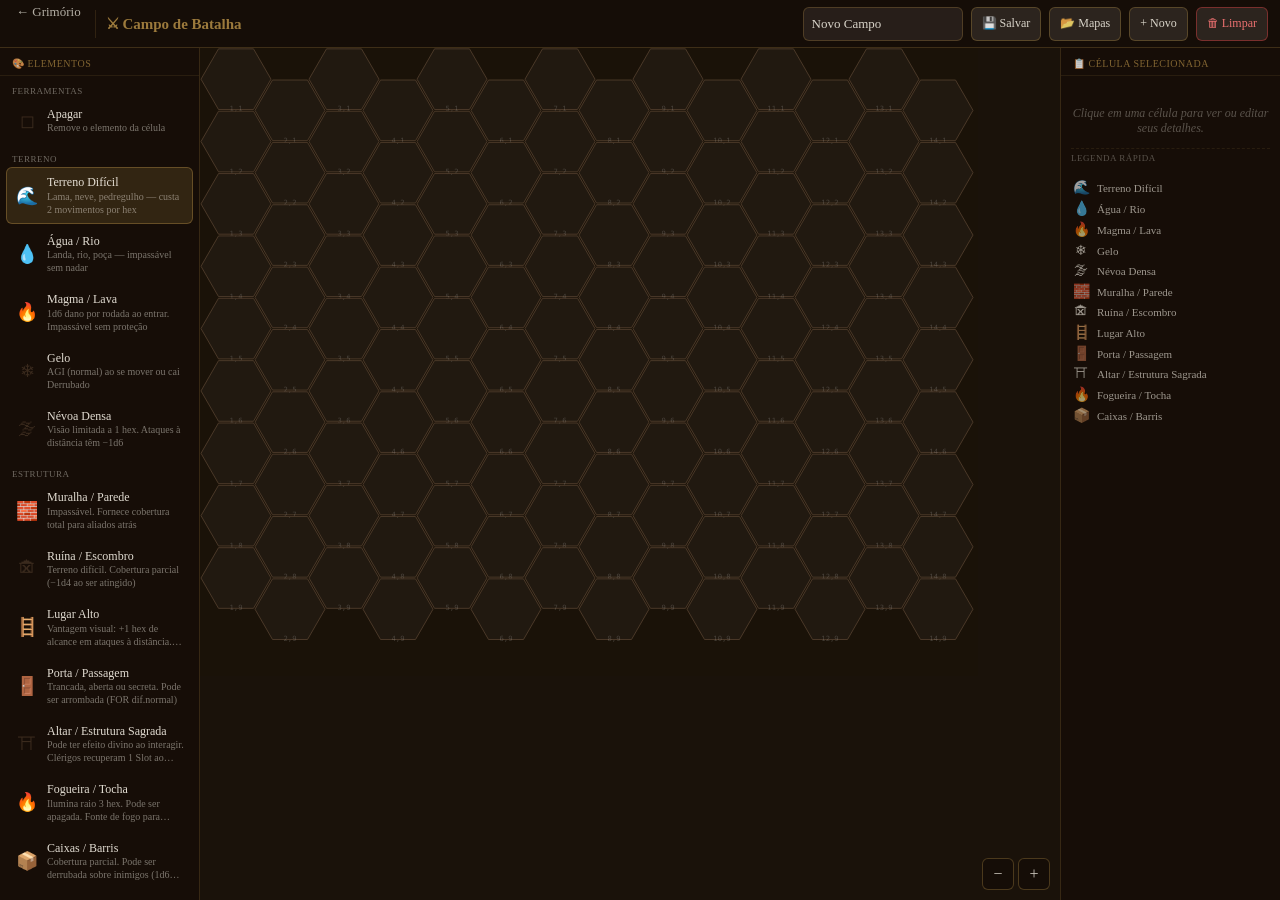
==== battle-map.html @ 06fff545 "mapa comb" ====
<!DOCTYPE html>
<html lang="pt-BR">
<head>
  <meta charset="UTF-8">
  <meta name="viewport" content="width=device-width, initial-scale=1.0, maximum-scale=1.0, user-scalable=no">
  <title>Campo de Batalha — Grimório de Personagens</title>
  <link rel="stylesheet" href="style.css">
  <style>
    *{box-sizing:border-box;margin:0;padding:0}
    html,body{height:100%;overflow:hidden;background:#1a120a;font-family:var(--font-heading,'Georgia',serif)}

    /* ── Toolbar ─────────────────────────────────── */
    .bm-toolbar{position:fixed;top:0;left:0;right:0;height:48px;z-index:100;display:flex;align-items:center;gap:8px;padding:0 12px;background:rgba(22,14,8,0.95);border-bottom:1px solid rgba(156,122,60,0.3)}
    .bm-back{color:rgba(248,243,232,0.7);background:none;border:none;font-size:13px;cursor:pointer;font-family:inherit;min-height:40px;padding:0 4px;text-decoration:none}
    .bm-back:hover{color:var(--gold,#9c7a3c)}
    .bm-title{font-size:15px;color:var(--gold,#9c7a3c);font-weight:700;flex:1}
    .bm-btn{background:rgba(248,243,232,0.1);border:1px solid rgba(156,122,60,0.4);color:rgba(248,243,232,0.85);border-radius:6px;padding:0 10px;height:34px;font-size:12px;cursor:pointer;font-family:inherit;white-space:nowrap}
    .bm-btn:active{background:rgba(156,122,60,0.3)}
    .bm-btn.danger{border-color:rgba(200,60,60,0.5);color:rgba(255,120,120,0.9)}
    .bm-btn.danger:active{background:rgba(200,60,60,0.25)}
    .bm-map-name{background:rgba(248,243,232,0.08);border:1px solid rgba(156,122,60,0.35);color:rgba(248,243,232,0.85);border-radius:6px;padding:0 8px;height:34px;font-size:13px;font-family:inherit;min-width:100px;max-width:160px}
    .bm-sep{width:1px;height:28px;background:rgba(156,122,60,0.2);margin:0 2px}

    /* ── Layout ──────────────────────────────────── */
    .bm-layout{position:fixed;inset:48px 0 0 0;display:flex;overflow:hidden}

    /* ── Painel esquerdo — paleta ─────────────────── */
    .bm-palette{width:200px;flex-shrink:0;background:rgba(22,14,8,0.92);border-right:1px solid rgba(156,122,60,0.25);display:flex;flex-direction:column;overflow:hidden}
    .bm-palette-header{padding:10px 12px 6px;font-size:10px;text-transform:uppercase;letter-spacing:.5px;color:rgba(156,122,60,0.8);border-bottom:1px solid rgba(156,122,60,0.15)}
    .bm-palette-scroll{flex:1;overflow-y:auto;padding:6px 6px 12px}
    .palette-section{margin-bottom:8px}
    .palette-section-title{font-size:9px;text-transform:uppercase;letter-spacing:.5px;color:rgba(248,243,232,0.4);padding:4px 6px 3px}
    .palette-item{display:flex;align-items:center;gap:8px;padding:7px 8px;border-radius:6px;cursor:pointer;-webkit-tap-highlight-color:transparent;transition:background .1s;margin-bottom:2px;border:1.5px solid transparent}
    .palette-item:hover{background:rgba(156,122,60,0.12)}
    .palette-item.active{background:rgba(156,122,60,0.22);border-color:rgba(156,122,60,0.5)}
    .palette-item.active:hover{background:rgba(156,122,60,0.28)}
    .pi-icon{font-size:18px;flex-shrink:0;width:24px;text-align:center}
    .pi-text{flex:1;min-width:0}
    .pi-name{font-size:12px;color:rgba(248,243,232,0.9);line-height:1.2}
    .pi-desc{font-size:10px;color:rgba(248,243,232,0.45);line-height:1.3;overflow:hidden;text-overflow:ellipsis;display:-webkit-box;-webkit-line-clamp:2;-webkit-box-orient:vertical}

    /* Modo eraser */
    .palette-item.eraser.active{background:rgba(200,60,60,0.18);border-color:rgba(200,60,60,0.45)}

    /* ── Área central — canvas ────────────────────── */
    .bm-canvas-area{flex:1;overflow:auto;position:relative;-webkit-overflow-scrolling:touch}
    #hex-canvas{display:block;cursor:crosshair;touch-action:none}
    #hex-canvas.erasing{cursor:cell}

    /* ── Painel direito — detalhes ─────────────────── */
    .bm-details{width:220px;flex-shrink:0;background:rgba(22,14,8,0.92);border-left:1px solid rgba(156,122,60,0.25);display:flex;flex-direction:column;overflow:hidden}
    .bm-details-header{padding:10px 12px 6px;font-size:10px;text-transform:uppercase;letter-spacing:.5px;color:rgba(156,122,60,0.8);border-bottom:1px solid rgba(156,122,60,0.15)}
    .bm-details-body{flex:1;overflow-y:auto;padding:10px 10px 20px;display:flex;flex-direction:column;gap:8px}
    .det-empty{font-size:12px;color:rgba(248,243,232,0.3);text-align:center;margin-top:20px;font-style:italic}
    .det-cell-coord{font-size:11px;color:rgba(156,122,60,0.8);margin-bottom:2px}
    .det-field{display:flex;flex-direction:column;gap:3px}
    .det-label{font-size:9.5px;text-transform:uppercase;letter-spacing:.4px;color:rgba(156,122,60,0.7)}
    .det-input,.det-select,.det-textarea{background:rgba(248,243,232,0.08);border:1px solid rgba(156,122,60,0.3);color:rgba(248,243,232,0.9);border-radius:5px;padding:5px 8px;font-size:12px;font-family:inherit;width:100%}
    .det-textarea{min-height:64px;resize:vertical;line-height:1.5}
    .det-input:focus,.det-select:focus,.det-textarea:focus{outline:none;border-color:rgba(156,122,60,0.6)}
    .det-select option{background:#1a120a;color:#f8f3e8}
    .det-btn-save{background:rgba(156,122,60,0.25);border:1px solid rgba(156,122,60,0.5);color:rgba(248,243,232,0.9);border-radius:6px;padding:7px;font-size:12px;font-family:inherit;cursor:pointer;width:100%}
    .det-btn-save:active{background:rgba(156,122,60,0.4)}
    .det-btn-clear{background:rgba(200,60,60,0.15);border:1px solid rgba(200,60,60,0.35);color:rgba(255,120,120,0.9);border-radius:6px;padding:6px;font-size:11px;font-family:inherit;cursor:pointer;width:100%}
    .det-section-title{font-size:9px;text-transform:uppercase;letter-spacing:.5px;color:rgba(248,243,232,0.3);padding:4px 0 2px;border-top:1px dashed rgba(156,122,60,0.15);margin-top:4px}

    /* Legenda de ícones */
    .det-legend{display:flex;flex-direction:column;gap:4px;padding:6px 0}
    .det-leg-item{display:flex;align-items:center;gap:6px;font-size:11px;color:rgba(248,243,232,0.6)}
    .det-leg-icon{font-size:14px;width:20px;text-align:center}

    /* ── Modal de mapas ───────────────────────────── */
    .bm-modal-ov{position:fixed;inset:0;z-index:500;background:rgba(0,0,0,0.7);display:none;align-items:center;justify-content:center;padding:20px}
    .bm-modal-ov.open{display:flex}
    .bm-modal{background:#2a1a0e;border:1px solid rgba(156,122,60,0.4);border-radius:12px;width:100%;max-width:440px;max-height:80vh;display:flex;flex-direction:column;overflow:hidden}
    .bm-modal-h{padding:14px 16px;border-bottom:1px solid rgba(156,122,60,0.2);display:flex;align-items:center;gap:10px}
    .bm-modal-title{font-size:16px;color:var(--gold,#9c7a3c);flex:1;font-weight:700}
    .bm-modal-close{background:none;border:1px solid rgba(156,122,60,0.3);border-radius:6px;color:rgba(248,243,232,0.6);font-size:16px;width:32px;height:32px;cursor:pointer}
    .bm-modal-body{flex:1;overflow-y:auto;padding:14px 16px;display:flex;flex-direction:column;gap:10px}
    .bm-modal-footer{padding:10px 16px;border-top:1px solid rgba(156,122,60,0.2);display:flex;gap:8px}
    .bm-field{display:flex;flex-direction:column;gap:4px}
    .bm-field label{font-size:10px;text-transform:uppercase;letter-spacing:.4px;color:rgba(156,122,60,0.8)}
    .bm-input,.bm-select{background:rgba(248,243,232,0.08);border:1px solid rgba(156,122,60,0.3);color:rgba(248,243,232,0.9);border-radius:6px;padding:8px 10px;font-size:13px;font-family:inherit;width:100%}
    .bm-input:focus,.bm-select:focus{outline:none;border-color:rgba(156,122,60,0.6)}
    .bm-select option{background:#1a120a;color:#f8f3e8}
    .bm-mbtn{flex:1;padding:10px;border-radius:7px;font-size:13px;font-family:inherit;cursor:pointer;border:none}
    .bm-mbtn.primary{background:rgba(156,122,60,0.4);color:#f8f3e8;border:1px solid rgba(156,122,60,0.5)}
    .bm-mbtn.primary:active{background:rgba(156,122,60,0.6)}
    .bm-mbtn.secondary{background:rgba(248,243,232,0.08);color:rgba(248,243,232,0.7);border:1px solid rgba(156,122,60,0.25)}

    /* Lista de mapas salvos */
    .saved-map-item{display:flex;align-items:center;gap:8px;padding:8px 10px;background:rgba(248,243,232,0.05);border:1px solid rgba(156,122,60,0.2);border-radius:7px;cursor:pointer}
    .saved-map-item:hover{background:rgba(248,243,232,0.1)}
    .saved-map-name{font-size:13px;color:rgba(248,243,232,0.9);flex:1}
    .saved-map-info{font-size:10px;color:rgba(248,243,232,0.4)}
    .saved-map-del{background:none;border:none;color:rgba(255,80,80,0.6);font-size:16px;cursor:pointer;padding:0 4px;line-height:1}
    .saved-map-del:hover{color:rgba(255,80,80,0.9)}

    /* Zoom do canvas */
    .canvas-zoom-row{position:absolute;bottom:10px;right:10px;display:flex;gap:4px;z-index:10}
    .cz-btn{background:rgba(22,14,8,0.85);border:1px solid rgba(156,122,60,0.4);color:rgba(248,243,232,0.8);border-radius:6px;width:32px;height:32px;font-size:16px;cursor:pointer;display:flex;align-items:center;justify-content:center}
    .cz-btn:active{background:rgba(156,122,60,0.3)}

    /* Mobile: painel esquerdo vira drawer */
    @media(max-width:640px){
      .bm-palette{position:fixed;left:-200px;top:48px;bottom:0;z-index:50;transition:left .2s}
      .bm-palette.open{left:0}
      .bm-details{display:none}
      .bm-title{font-size:13px}
    }
  </style>
</head>
<body>

<!-- Toolbar -->
<header class="bm-toolbar">
  <a href="index.html" class="bm-back">← Grimório</a>
  <div class="bm-sep"></div>
  <span class="bm-title">⚔ Campo de Batalha</span>
  <input type="text" class="bm-map-name" id="bm-map-name" placeholder="Nome do mapa" value="Novo Campo">
  <button class="bm-btn" id="btn-save-map">💾 Salvar</button>
  <button class="bm-btn" id="btn-open-maps">📂 Mapas</button>
  <button class="bm-btn" id="btn-new-map">+ Novo</button>
  <button class="bm-btn danger" id="btn-clear-map">🗑 Limpar</button>
  <!-- Mobile toggle da paleta -->
  <button class="bm-btn" id="btn-palette-toggle" style="display:none">🎨</button>
</header>

<!-- Layout -->
<div class="bm-layout">

  <!-- Paleta de elementos -->
  <aside class="bm-palette" id="bm-palette">
    <div class="bm-palette-header">🎨 Elementos</div>
    <div class="bm-palette-scroll" id="palette-scroll">
      <!-- gerado por JS -->
    </div>
  </aside>

  <!-- Canvas -->
  <div class="bm-canvas-area" id="canvas-area">
    <canvas id="hex-canvas"></canvas>
    <div class="canvas-zoom-row">
      <button class="cz-btn" id="cz-out">−</button>
      <button class="cz-btn" id="cz-in">+</button>
    </div>
  </div>

  <!-- Painel de detalhes -->
  <aside class="bm-details" id="bm-details">
    <div class="bm-details-header">📋 Célula Selecionada</div>
    <div class="bm-details-body" id="details-body">
      <p class="det-empty">Clique em uma célula para ver ou editar seus detalhes.</p>
      <div class="det-section-title">Legenda rápida</div>
      <div class="det-legend" id="legend-mini"></div>
    </div>
  </aside>

</div>

<!-- Modal: Gerenciar Mapas -->
<div class="bm-modal-ov" id="modal-maps">
  <div class="bm-modal">
    <div class="bm-modal-h">
      <span class="bm-modal-title">📂 Mapas Salvos</span>
      <button class="bm-modal-close" id="btn-close-maps">✕</button>
    </div>
    <div class="bm-modal-body" id="maps-list-body"><!-- gerado por JS --></div>
    <div class="bm-modal-footer">
      <button class="bm-mbtn secondary" id="btn-close-maps2">Fechar</button>
    </div>
  </div>
</div>

<!-- Modal: Novo Mapa -->
<div class="bm-modal-ov" id="modal-new">
  <div class="bm-modal">
    <div class="bm-modal-h">
      <span class="bm-modal-title">+ Novo Campo de Batalha</span>
      <button class="bm-modal-close" id="btn-close-new">✕</button>
    </div>
    <div class="bm-modal-body">
      <div class="bm-field">
        <label>Nome do Campo</label>
        <input type="text" class="bm-input" id="new-map-name" placeholder="Ex: Taverna do Dragão Cansado" maxlength="60">
      </div>
      <div class="bm-field">
        <label>Colunas (largura) — 5 a 24</label>
        <input type="number" class="bm-input" id="new-map-cols" value="14" min="5" max="24">
      </div>
      <div class="bm-field">
        <label>Linhas (altura) — 4 a 16</label>
        <input type="number" class="bm-input" id="new-map-rows" value="9" min="4" max="16">
      </div>
      <div class="bm-field">
        <label>Ambiente / Cenário</label>
        <select class="bm-select" id="new-map-env">
          <option value="dungeon">🕯 Dungeon — pedra fria, tocha</option>
          <option value="floresta">🌲 Floresta — árvores, raízes</option>
          <option value="planicie">🌿 Planície — grama aberta</option>
          <option value="deserto">🏜 Deserto — areia, calor</option>
          <option value="neve">❄ Neve / Montanha</option>
          <option value="cidade">🏘 Cidade — ruas, prédios</option>
          <option value="pantano">🌊 Pântano / Água</option>
          <option value="vulcao">🌋 Vulcão / Magma</option>
          <option value="custom">✏ Personalizado</option>
        </select>
      </div>
    </div>
    <div class="bm-modal-footer">
      <button class="bm-mbtn secondary" id="btn-cancel-new">Cancelar</button>
      <button class="bm-mbtn primary" id="btn-create-new">Criar Campo</button>
    </div>
  </div>
</div>

<script>
/* ══════════════════════════════════════════════════════════
   DEFINIÇÕES DE ELEMENTOS
   ══════════════════════════════════════════════════════════ */
const ELEMENTS = [
  // Apagador
  { id:"empty",    cat:"_",       icon:"◻",  name:"Apagar",         desc:"Remove o elemento da célula",            color:"#333",   bg:"" },

  // Terreno
  { id:"terreno-dificil", cat:"Terreno", icon:"🌊", name:"Terreno Difícil", desc:"Lama, neve, pedregulho — custa 2 movimentos por hex", color:"#4a6080", bg:"rgba(74,96,128,0.35)" },
  { id:"agua",     cat:"Terreno", icon:"💧", name:"Água / Rio",     desc:"Landa, rio, poça — impassável sem nadar", color:"#2060a0", bg:"rgba(32,96,160,0.35)" },
  { id:"magma",    cat:"Terreno", icon:"🔥", name:"Magma / Lava",   desc:"1d6 dano por rodada ao entrar. Impassável sem proteção", color:"#c04010", bg:"rgba(192,64,16,0.4)" },
  { id:"gelo",     cat:"Terreno", icon:"❄",  name:"Gelo",           desc:"AGI (normal) ao se mover ou cai Derrubado", color:"#80c0e0", bg:"rgba(128,192,224,0.3)" },
  { id:"nevoa",    cat:"Terreno", icon:"🌫", name:"Névoa Densa",    desc:"Visão limitada a 1 hex. Ataques à distância têm −1d6", color:"#909090", bg:"rgba(144,144,144,0.3)" },

  // Estruturas
  { id:"muralha",  cat:"Estrutura", icon:"🧱", name:"Muralha / Parede", desc:"Impassável. Fornece cobertura total para aliados atrás", color:"#806040", bg:"rgba(128,96,64,0.55)" },
  { id:"ruina",    cat:"Estrutura", icon:"🏚", name:"Ruína / Escombro",  desc:"Terreno difícil. Cobertura parcial (−1d4 ao ser atingido)", color:"#706050", bg:"rgba(112,96,80,0.4)" },
  { id:"lugar-alto",cat:"Estrutura",icon:"🪜", name:"Lugar Alto",       desc:"Vantagem visual: +1 hex de alcance em ataques à distância. Requer 1 Ação extra para subir", color:"#806828", bg:"rgba(128,104,40,0.4)" },
  { id:"porta",    cat:"Estrutura", icon:"🚪", name:"Porta / Passagem", desc:"Trancada, aberta ou secreta. Pode ser arrombada (FOR dif.normal)", color:"#a06030", bg:"rgba(160,96,48,0.4)" },
  { id:"altar",    cat:"Estrutura", icon:"⛩", name:"Altar / Estrutura Sagrada", desc:"Pode ter efeito divino ao interagir. Clérigos recuperam 1 Slot ao tocar", color:"#c0a020", bg:"rgba(192,160,32,0.3)" },
  { id:"fogueira", cat:"Estrutura", icon:"🔥", name:"Fogueira / Tocha", desc:"Ilumina raio 3 hex. Pode ser apagada. Fonte de fogo para incendiar objetos", color:"#e06000", bg:"rgba(224,96,0,0.3)" },
  { id:"caixa",    cat:"Estrutura", icon:"📦", name:"Caixas / Barris",  desc:"Cobertura parcial. Pode ser derrubada sobre inimigos (1d6 dano, FOR normal)", color:"#907050", bg:"rgba(144,112,80,0.35)" },
  { id:"armadilha-basic",cat:"Perigo",icon:"⚠",name:"Armadilha",  desc:"Armadilha oculta. Clique duplo para configurar nível e tipo", color:"#c04040", bg:"rgba(192,64,64,0.25)" },
  { id:"espinho",  cat:"Perigo",  icon:"🌵", name:"Espinhos / Estacas", desc:"1d4 de dano a quem entrar. Reduz Movimento em 1 enquanto estiver neste hex", color:"#60a040", bg:"rgba(96,160,64,0.3)" },
  { id:"poco",     cat:"Perigo",  icon:"🕳", name:"Poço / Buraco",    desc:"Queda de 1d6 por nível do poço. Percepção (normal) para notar antes de cair", color:"#202020", bg:"rgba(20,20,20,0.6)" },
  { id:"veneno",   cat:"Perigo",  icon:"☣", name:"Névoa de Veneno",  desc:"1d6 de veneno por rodada nesta área. Veneno persiste por 3 rodadas após sair", color:"#409040", bg:"rgba(64,144,64,0.3)" },

  // Coberturas / Ocultações
  { id:"cobertura", cat:"Cobertura", icon:"🛡", name:"Cobertura Total",   desc:"Atrás deste obstáculo: ataques à distância erram automaticamente", color:"#4060a0", bg:"rgba(64,96,160,0.3)" },
  { id:"sombra",   cat:"Cobertura", icon:"🌑", name:"Sombra / Escuridão",desc:"Invisibilidade natural. Ataques contra alvo nas sombras têm −1d6 de acerto", color:"#303050", bg:"rgba(32,32,64,0.55)" },

  // Inimigos
  { id:"inimigo",  cat:"Inimigo",  icon:"💀", name:"Inimigo",           desc:"Inimigo oculto ou visível. Clique duplo para configurar nome/dificuldade", color:"#c04040", bg:"rgba(192,64,64,0.2)" },
  { id:"inimigo-oculto",cat:"Inimigo",icon:"👻",name:"Inimigo Oculto",  desc:"Emboscada! Só revelado quando um aliado entrar no raio 2 hex", color:"#804060", bg:"rgba(128,64,96,0.2)" },
  { id:"reforcod", cat:"Inimigo",  icon:"🔔", name:"Ponto de Reforço",  desc:"Inimigos chegam por aqui em reforços. Clique duplo para configurar rodada", color:"#a03030", bg:"rgba(160,48,48,0.25)" },

  // Objetivos / Especiais
  { id:"tesouro",  cat:"Objetivo", icon:"💰", name:"Tesouro / Item",    desc:"Baú, item no chão ou recompensa. Clicar duplo para descrever o conteúdo", color:"#c0a020", bg:"rgba(192,160,32,0.25)" },
  { id:"objetivo", cat:"Objetivo", icon:"⭐", name:"Objetivo Principal",  desc:"Alvo da missão: capturar, defender, alcançar este ponto", color:"#e0c000", bg:"rgba(224,192,0,0.25)" },
  { id:"zona-def", cat:"Objetivo", icon:"🚩", name:"Zona a Defender",    desc:"Os jogadores devem manter pelo menos 1 aliado nesta área", color:"#40a080", bg:"rgba(64,160,128,0.25)" },
  { id:"saida",    cat:"Objetivo", icon:"🚪", name:"Saída / Escapar",    desc:"Alcançar este hex = sucesso para aquele personagem", color:"#00c060", bg:"rgba(0,192,96,0.25)" },

  // Aliados / Neutros
  { id:"aliado",   cat:"Aliado",   icon:"🟢", name:"Aliado / NPC",      desc:"Aliado controlado pelo Mestre. Clique duplo para nome e HP", color:"#20a040", bg:"rgba(32,160,64,0.2)" },
  { id:"neutro",   cat:"Aliado",   icon:"🟡", name:"Neutro / Civil",     desc:"NPC neutro. Matar ou deixar morrer pode ter consequências", color:"#c0a000", bg:"rgba(192,160,0,0.2)" },

  // Início
  { id:"inicio",   cat:"Posição",  icon:"🔵", name:"Posição Inicial",    desc:"Onde os personagens dos jogadores começam o combate", color:"#2060c0", bg:"rgba(32,96,192,0.25)" },
];

/* ══════════════════════════════════════════════════════════
   ESTADO DO MAPA
   ══════════════════════════════════════════════════════════ */
const STORAGE_KEY = "bm_maps_v1";
let state = {
  name: "Novo Campo",
  cols: 14, rows: 9,
  env: "dungeon",
  cells: {},   // "col,row" → { id, label, notes, trapLevel, enemyName, enemyDiff }
};
let selectedElement = ELEMENTS[1]; // começa com terreno difícil
let selectedCell = null;
let hexSize = 36;  // raio do hexágono
const MIN_HEX = 20, MAX_HEX = 64;

function loadMaps() {
  try { return JSON.parse(localStorage.getItem(STORAGE_KEY)) || []; }
  catch { return []; }
}
function saveMaps(maps) { localStorage.setItem(STORAGE_KEY, JSON.stringify(maps)); }
function getMapKey(name) { return name.toLowerCase().replace(/\s+/g,"_"); }

function saveCurrentMap() {
  const maps = loadMaps();
  const key  = getMapKey(state.name);
  const idx  = maps.findIndex(m => m.key === key);
  const entry = { key, name: state.name, cols: state.cols, rows: state.rows, env: state.env, cells: state.cells, savedAt: Date.now() };
  if (idx >= 0) maps[idx] = entry; else maps.push(entry);
  saveMaps(maps);
}

/* ══════════════════════════════════════════════════════════
   GEOMETRIA HEXAGONAL (flat-top)
   ══════════════════════════════════════════════════════════ */
function hexW(s)  { return s * 2; }
function hexH(s)  { return Math.sqrt(3) * s; }
function hexCenter(col, row, s) {
  const w = hexW(s), h = hexH(s);
  const x = col * w * 0.75 + s;
  const y = row * h + (col % 2 === 0 ? h / 2 : h) ;
  return { x, y };
}
function hexCorners(cx, cy, s) {
  const pts = [];
  for (let i = 0; i < 6; i++) {
    const angle = Math.PI / 180 * (60 * i);
    pts.push({ x: cx + s * Math.cos(angle), y: cy + s * Math.sin(angle) });
  }
  return pts;
}
function canvasSize(cols, rows, s) {
  const w = hexW(s), h = hexH(s);
  const W = Math.ceil(cols * w * 0.75 + w * 0.25 + 4);
  const H = Math.ceil(rows * h + h + 4);
  return { W, H };
}
function pixelToHex(px, py, cols, rows, s) {
  let best = null, bestD = Infinity;
  for (let c = 0; c < cols; c++) {
    for (let r = 0; r < rows; r++) {
      const {x,y} = hexCenter(c, r, s);
      const d = Math.hypot(px - x, py - y);
      if (d < bestD) { bestD = d; best = {c, r}; }
    }
  }
  return bestD < s * 1.1 ? best : null;
}

/* ══════════════════════════════════════════════════════════
   RENDERIZAÇÃO DO CANVAS
   ══════════════════════════════════════════════════════════ */
const canvas = document.getElementById("hex-canvas");
const ctx    = canvas.getContext("2d");

const ENV_COLORS = {
  dungeon:  { bg:"#1a1208", grid:"#4a3828", sel:"#9c7a3c" },
  floresta: { bg:"#0a1a08", grid:"#2a4a20", sel:"#6a9c3c" },
  planicie: { bg:"#0e1a06", grid:"#304a18", sel:"#7ab030" },
  deserto:  { bg:"#1a1408", grid:"#5a4818", sel:"#c09830" },
  neve:     { bg:"#0e1420", grid:"#304060", sel:"#80b0d0" },
  cidade:   { bg:"#141418", grid:"#404050", sel:"#9c8c6c" },
  pantano:  { bg:"#0a1410", grid:"#2a4030", sel:"#4a8060" },
  vulcao:   { bg:"#1a0808", grid:"#5a2010", sel:"#c05020" },
  custom:   { bg:"#0e0e0e", grid:"#404040", sel:"#9c7a3c" },
};

function getEnvColor() { return ENV_COLORS[state.env] || ENV_COLORS.dungeon; }

function drawMap() {
  const { cols, rows } = state;
  const s = hexSize;
  const { W, H } = canvasSize(cols, rows, s);
  canvas.width  = W;
  canvas.height = H;
  const env = getEnvColor();

  // Fundo
  ctx.fillStyle = env.bg;
  ctx.fillRect(0, 0, W, H);

  for (let c = 0; c < cols; c++) {
    for (let r = 0; r < rows; r++) {
      const { x, y } = hexCenter(c, r, s);
      const key  = `${c},${r}`;
      const cell = state.cells[key];
      const el   = cell ? ELEMENTS.find(e => e.id === cell.id) : null;
      const isSel = selectedCell && selectedCell.c === c && selectedCell.r === r;

      // Fundo da célula
      ctx.beginPath();
      const pts = hexCorners(x, y, s - 1);
      ctx.moveTo(pts[0].x, pts[0].y);
      for (let i = 1; i < 6; i++) ctx.lineTo(pts[i].x, pts[i].y);
      ctx.closePath();

      if (el && el.bg) {
        ctx.fillStyle = el.bg;
      } else {
        ctx.fillStyle = "rgba(255,255,255,0.03)";
      }
      ctx.fill();

      // Borda
      ctx.strokeStyle = isSel ? env.sel : env.grid;
      ctx.lineWidth   = isSel ? 2.5 : 1;
      ctx.stroke();

      // Ícone do elemento
      if (el && el.id !== "empty") {
        ctx.font = `${Math.max(14, s * 0.58)}px serif`;
        ctx.textAlign = "center";
        ctx.textBaseline = "middle";
        ctx.fillText(el.icon, x, y - (s > 28 ? 2 : 1));

        // Label customizado
        if (cell.label && s >= 28) {
          ctx.font = `bold ${Math.max(8, s * 0.24)}px sans-serif`;
          ctx.fillStyle = el.color || "#fff";
          ctx.textAlign = "center";
          ctx.textBaseline = "middle";
          // texto cortado
          const maxW = s * 1.4;
          let txt = cell.label;
          if (ctx.measureText(txt).width > maxW) {
            while (txt.length > 3 && ctx.measureText(txt + "…").width > maxW) txt = txt.slice(0,-1);
            txt += "…";
          }
          ctx.fillText(txt, x, y + s * 0.38);
          ctx.fillStyle = "white";
        }

        // Indicador de nível de armadilha
        if (el.id === "armadilha-basic" && cell.trapLevel) {
          drawBadge(x + s * 0.55, y - s * 0.55, "☠".repeat(parseInt(cell.trapLevel) || 1), "#c04040", s);
        }
        // Dificuldade de inimigo
        if ((el.id === "inimigo" || el.id === "inimigo-oculto") && cell.enemyDiff) {
          drawBadge(x + s * 0.55, y - s * 0.55, "☠".repeat(parseInt(cell.enemyDiff) || 1), "#802020", s);
        }
      }

      // Coordenada (pequena, apenas com hexSize suficiente)
      if (s >= 36) {
        ctx.font = `${Math.max(7, s * 0.2)}px monospace`;
        ctx.fillStyle = "rgba(255,255,255,0.18)";
        ctx.textAlign = "center";
        ctx.textBaseline = "bottom";
        ctx.fillText(`${c+1},${r+1}`, x, y + s - 2);
      }
    }
  }
}

function drawBadge(bx, by, txt, color, s) {
  ctx.font = `bold ${Math.max(9, s * 0.22)}px sans-serif`;
  ctx.textAlign = "center";
  ctx.textBaseline = "middle";
  const w = ctx.measureText(txt).width + 4;
  ctx.fillStyle = color;
  ctx.beginPath();
  ctx.roundRect(bx - w/2, by - 8, w, 16, 4);
  ctx.fill();
  ctx.fillStyle = "#fff";
  ctx.fillText(txt, bx, by);
}

/* ══════════════════════════════════════════════════════════
   PALETA
   ══════════════════════════════════════════════════════════ */
function buildPalette() {
  const scroll = document.getElementById("palette-scroll");
  const cats   = [...new Set(ELEMENTS.map(e => e.cat))];
  scroll.innerHTML = cats.map(cat => {
    const items = ELEMENTS.filter(e => e.cat === cat);
    const catLabel = cat === "_" ? "Ferramentas" : cat;
    return `
      <div class="palette-section">
        <div class="palette-section-title">${catLabel}</div>
        ${items.map(el => `
          <div class="palette-item ${el.id === "empty" ? "eraser" : ""} ${selectedElement.id === el.id ? "active" : ""}"
               data-el="${el.id}" title="${el.desc}">
            <div class="pi-icon">${el.icon}</div>
            <div class="pi-text">
              <div class="pi-name">${el.name}</div>
              <div class="pi-desc">${el.desc}</div>
            </div>
          </div>`).join("")}
      </div>`;
  }).join("");

  scroll.querySelectorAll(".palette-item").forEach(el => {
    el.addEventListener("click", () => {
      selectedElement = ELEMENTS.find(e => e.id === el.dataset.el);
      buildPalette();
      canvas.classList.toggle("erasing", selectedElement.id === "empty");
    });
  });
}

function buildLegendMini() {
  const leg = document.getElementById("legend-mini");
  if (!leg) return;
  leg.innerHTML = ELEMENTS.filter(e => e.cat !== "_").slice(0,12).map(e =>
    `<div class="det-leg-item"><span class="det-leg-icon">${e.icon}</span>${e.name}</div>`
  ).join("");
}

/* ══════════════════════════════════════════════════════════
   PAINEL DE DETALHES
   ══════════════════════════════════════════════════════════ */
function renderDetails() {
  const body = document.getElementById("details-body");
  if (!selectedCell) {
    body.innerHTML = `<p class="det-empty">Clique em uma célula para ver ou editar seus detalhes.</p>
      <div class="det-section-title">Legenda rápida</div>
      <div class="det-legend" id="legend-mini"></div>`;
    buildLegendMini();
    return;
  }
  const { c, r } = selectedCell;
  const key  = `${c},${r}`;
  const cell = state.cells[key] || {};
  const el   = ELEMENTS.find(e => e.id === cell.id) || null;

  // Campos variáveis por tipo de elemento
  let extraFields = "";
  if (cell.id === "armadilha-basic") {
    extraFields += `
      <div class="det-field">
        <span class="det-label">Nível da Armadilha</span>
        <select class="det-select" id="det-trap-level">
          ${[1,2,3,4,5].map(n=>`<option value="${n}" ${cell.trapLevel==n?"selected":""}>${"☠".repeat(n)} Nível ${n}</option>`).join("")}
        </select>
      </div>
      <div class="det-field">
        <span class="det-label">Tipo de Armadilha</span>
        <select class="det-select" id="det-trap-type">
          <option value="fisica" ${cell.trapType==="fisica"?"selected":""}>⚔ Física (flechas, lâminas)</option>
          <option value="magica" ${cell.trapType==="magica"?"selected":""}>✨ Mágica (runa, glifo)</option>
          <option value="veneno" ${cell.trapType==="veneno"?"selected":""}>☣ Veneno</option>
          <option value="queda"  ${cell.trapType==="queda" ?"selected":""}>🕳 Queda / Buraco</option>
          <option value="alarme" ${cell.trapType==="alarme"?"selected":""}>🔔 Alarme / Chamariz</option>
          <option value="imob"   ${cell.trapType==="imob"  ?"selected":""}>🕸 Imobilização</option>
        </select>
      </div>`;
  }
  if (cell.id === "inimigo" || cell.id === "inimigo-oculto") {
    extraFields += `
      <div class="det-field">
        <span class="det-label">Nome do Inimigo</span>
        <input type="text" class="det-input" id="det-enemy-name" value="${cell.enemyName||""}" placeholder="Ex: Cultista do Aralto">
      </div>
      <div class="det-field">
        <span class="det-label">Dificuldade</span>
        <select class="det-select" id="det-enemy-diff">
          ${[1,2,3,4,5].map(n=>`<option value="${n}" ${cell.enemyDiff==n?"selected":""}>${"☠".repeat(n)} Dif. ${n}</option>`).join("")}
        </select>
      </div>
      <div class="det-field">
        <span class="det-label">HP Atual / Máximo</span>
        <input type="text" class="det-input" id="det-enemy-hp" value="${cell.enemyHp||""}" placeholder="Ex: 32 / 45">
      </div>`;
  }
  if (cell.id === "tesouro" || cell.id === "objetivo") {
    extraFields += `
      <div class="det-field">
        <span class="det-label">Conteúdo / Descrição</span>
        <textarea class="det-textarea" id="det-treasure-content" placeholder="Ex: Baú com 200 moedas, Pergaminho de Identificar, Poção de Cura">${cell.treasureContent||""}</textarea>
      </div>`;
  }
  if (cell.id === "reforcod") {
    extraFields += `
      <div class="det-field">
        <span class="det-label">Rodada de Chegada</span>
        <input type="number" class="det-input" id="det-reinforce-round" value="${cell.reinforceRound||3}" min="1" max="20">
      </div>
      <div class="det-field">
        <span class="det-label">Quem Chega</span>
        <input type="text" class="det-input" id="det-reinforce-who" value="${cell.reinforceWho||""}" placeholder="Ex: 2× Cultista do Aralto">
      </div>`;
  }
  if (cell.id === "aliado" || cell.id === "neutro") {
    extraFields += `
      <div class="det-field">
        <span class="det-label">Nome do Aliado / NPC</span>
        <input type="text" class="det-input" id="det-npc-name" value="${cell.npcName||""}" placeholder="Ex: Theodor">
      </div>
      <div class="det-field">
        <span class="det-label">HP Atual / Máximo</span>
        <input type="text" class="det-input" id="det-npc-hp" value="${cell.npcHp||""}" placeholder="Ex: 28 / 40">
      </div>`;
  }

  body.innerHTML = `
    <div class="det-cell-coord">Célula ${c+1}, ${r+1} ${el ? `— ${el.icon} ${el.name}` : "(vazia)"}</div>
    <div class="det-field">
      <span class="det-label">Rótulo (exibido no mapa)</span>
      <input type="text" class="det-input" id="det-label" value="${cell.label||""}" placeholder="Nome curto" maxlength="20">
    </div>
    ${extraFields}
    <div class="det-field">
      <span class="det-label">Notas do Mestre</span>
      <textarea class="det-textarea" id="det-notes" placeholder="Detalhes, gatilhos, lore...">${cell.notes||""}</textarea>
    </div>
    <button class="det-btn-save" id="det-save">✔ Aplicar Alterações</button>
    <button class="det-btn-clear" id="det-clear">🗑 Apagar Célula</button>
  `;

  document.getElementById("det-save")?.addEventListener("click", () => {
    const updated = {
      ...cell,
      label: document.getElementById("det-label")?.value || "",
      notes: document.getElementById("det-notes")?.value || "",
    };
    if (cell.id === "armadilha-basic") {
      updated.trapLevel = document.getElementById("det-trap-level")?.value;
      updated.trapType  = document.getElementById("det-trap-type")?.value;
    }
    if (cell.id === "inimigo" || cell.id === "inimigo-oculto") {
      updated.enemyName = document.getElementById("det-enemy-name")?.value || "";
      updated.enemyDiff = document.getElementById("det-enemy-diff")?.value;
      updated.enemyHp   = document.getElementById("det-enemy-hp")?.value || "";
    }
    if (cell.id === "tesouro" || cell.id === "objetivo") {
      updated.treasureContent = document.getElementById("det-treasure-content")?.value || "";
    }
    if (cell.id === "reforcod") {
      updated.reinforceRound = document.getElementById("det-reinforce-round")?.value;
      updated.reinforceWho   = document.getElementById("det-reinforce-who")?.value || "";
    }
    if (cell.id === "aliado" || cell.id === "neutro") {
      updated.npcName = document.getElementById("det-npc-name")?.value || "";
      updated.npcHp   = document.getElementById("det-npc-hp")?.value || "";
    }
    state.cells[`${selectedCell.c},${selectedCell.r}`] = updated;
    drawMap();
  });
  document.getElementById("det-clear")?.addEventListener("click", () => {
    delete state.cells[`${selectedCell.c},${selectedCell.r}`];
    selectedCell = null;
    renderDetails();
    drawMap();
  });
}

/* ══════════════════════════════════════════════════════════
   INTERAÇÃO COM O CANVAS
   ══════════════════════════════════════════════════════════ */
let painting = false;
let lastPainted = null;

function applyToCell(c, r) {
  const key = `${c},${r}`;
  if (selectedElement.id === "empty") {
    delete state.cells[key];
  } else {
    if (!state.cells[key] || state.cells[key].id !== selectedElement.id) {
      state.cells[key] = { id: selectedElement.id, label: "", notes: "" };
    }
    selectedCell = { c, r };
    renderDetails();
  }
  drawMap();
}

function getCanvasPoint(e) {
  const rect = canvas.getBoundingClientRect();
  const scaleX = canvas.width  / rect.width;
  const scaleY = canvas.height / rect.height;
  let cx, cy;
  if (e.touches) {
    cx = (e.touches[0].clientX - rect.left) * scaleX;
    cy = (e.touches[0].clientY - rect.top)  * scaleY;
  } else {
    cx = (e.clientX - rect.left) * scaleX;
    cy = (e.clientY - rect.top)  * scaleY;
  }
  return { cx, cy };
}

canvas.addEventListener("mousedown", e => {
  const { cx, cy } = getCanvasPoint(e);
  const hex = pixelToHex(cx, cy, state.cols, state.rows, hexSize);
  if (!hex) return;
  painting = true;
  lastPainted = `${hex.c},${hex.r}`;
  applyToCell(hex.c, hex.r);
});
canvas.addEventListener("mousemove", e => {
  if (!painting) return;
  const { cx, cy } = getCanvasPoint(e);
  const hex = pixelToHex(cx, cy, state.cols, state.rows, hexSize);
  if (!hex) return;
  const key = `${hex.c},${hex.r}`;
  if (key === lastPainted) return;
  lastPainted = key;
  applyToCell(hex.c, hex.r);
});
window.addEventListener("mouseup", () => { painting = false; });

// Clique simples para selecionar célula (sem pintar)
canvas.addEventListener("click", e => {
  const { cx, cy } = getCanvasPoint(e);
  const hex = pixelToHex(cx, cy, state.cols, state.rows, hexSize);
  if (!hex) return;
  selectedCell = { c: hex.c, r: hex.r };
  renderDetails();
  drawMap();
});

// Touch
let touchPainting = false;
canvas.addEventListener("touchstart", e => {
  e.preventDefault();
  touchPainting = true;
  const { cx, cy } = getCanvasPoint(e);
  const hex = pixelToHex(cx, cy, state.cols, state.rows, hexSize);
  if (hex) applyToCell(hex.c, hex.r);
}, { passive: false });
canvas.addEventListener("touchmove", e => {
  e.preventDefault();
  if (!touchPainting) return;
  const { cx, cy } = getCanvasPoint(e);
  const hex = pixelToHex(cx, cy, state.cols, state.rows, hexSize);
  if (hex) applyToCell(hex.c, hex.r);
}, { passive: false });
canvas.addEventListener("touchend", () => { touchPainting = false; });

/* ══════════════════════════════════════════════════════════
   ZOOM DO CANVAS
   ══════════════════════════════════════════════════════════ */
document.getElementById("cz-in") .onclick = () => { hexSize = Math.min(MAX_HEX, hexSize + 4); drawMap(); };
document.getElementById("cz-out").onclick = () => { hexSize = Math.max(MIN_HEX, hexSize - 4); drawMap(); };
document.getElementById("canvas-area").addEventListener("wheel", e => {
  e.preventDefault();
  hexSize = Math.min(MAX_HEX, Math.max(MIN_HEX, hexSize + (e.deltaY < 0 ? 2 : -2)));
  drawMap();
}, { passive: false });

/* ══════════════════════════════════════════════════════════
   TOOLBAR — Salvar / Mapas / Novo / Limpar
   ══════════════════════════════════════════════════════════ */
document.getElementById("btn-save-map").onclick = () => {
  state.name = document.getElementById("bm-map-name").value.trim() || "Sem Nome";
  document.getElementById("bm-map-name").value = state.name;
  saveCurrentMap();
  showFlash("💾 Mapa salvo!");
};

document.getElementById("btn-clear-map").onclick = () => {
  if (!confirm("Apagar todos os elementos do mapa atual?")) return;
  state.cells = {};
  selectedCell = null;
  renderDetails();
  drawMap();
};

// Modal Mapas
const modalMaps = document.getElementById("modal-maps");
function openMapsModal() {
  const maps = loadMaps();
  const body = document.getElementById("maps-list-body");
  if (!maps.length) {
    body.innerHTML = `<p style="color:rgba(248,243,232,0.4);font-size:13px;text-align:center">Nenhum mapa salvo ainda.</p>`;
  } else {
    body.innerHTML = maps.sort((a,b) => b.savedAt - a.savedAt).map(m => `
      <div class="saved-map-item" data-map-key="${m.key}">
        <div>
          <div class="saved-map-name">${m.name}</div>
          <div class="saved-map-info">${m.cols}×${m.rows} hex · ${Object.keys(m.cells||{}).length} elementos · ${new Date(m.savedAt).toLocaleDateString("pt-BR")}</div>
        </div>
        <button class="saved-map-del" data-del-key="${m.key}" title="Excluir">🗑</button>
      </div>`).join("");
    body.querySelectorAll(".saved-map-item").forEach(el => {
      el.addEventListener("click", e => {
        if (e.target.closest("[data-del-key]")) return;
        const maps2 = loadMaps();
        const m = maps2.find(x => x.key === el.dataset.mapKey);
        if (!m) return;
        state = { name: m.name, cols: m.cols, rows: m.rows, env: m.env || "dungeon", cells: m.cells || {} };
        document.getElementById("bm-map-name").value = state.name;
        selectedCell = null;
        renderDetails();
        drawMap();
        modalMaps.classList.remove("open");
      });
    });
    body.querySelectorAll("[data-del-key]").forEach(btn => {
      btn.addEventListener("click", e => {
        e.stopPropagation();
        if (!confirm(`Excluir mapa "${btn.dataset.delKey}"?`)) return;
        const maps2 = loadMaps().filter(m => m.key !== btn.dataset.delKey);
        saveMaps(maps2);
        openMapsModal();
      });
    });
  }
  modalMaps.classList.add("open");
}
document.getElementById("btn-open-maps").onclick = openMapsModal;
document.getElementById("btn-close-maps") .onclick = () => modalMaps.classList.remove("open");
document.getElementById("btn-close-maps2").onclick = () => modalMaps.classList.remove("open");
modalMaps.addEventListener("click", e => { if (e.target === modalMaps) modalMaps.classList.remove("open"); });

// Modal Novo
const modalNew = document.getElementById("modal-new");
document.getElementById("btn-new-map").onclick = () => modalNew.classList.add("open");
document.getElementById("btn-close-new").onclick = () => modalNew.classList.remove("open");
document.getElementById("btn-cancel-new").onclick = () => modalNew.classList.remove("open");
document.getElementById("btn-create-new").onclick = () => {
  const name = document.getElementById("new-map-name").value.trim() || "Novo Campo";
  const cols = Math.min(24, Math.max(5, parseInt(document.getElementById("new-map-cols").value) || 14));
  const rows = Math.min(16, Math.max(4, parseInt(document.getElementById("new-map-rows").value) || 9));
  const env  = document.getElementById("new-map-env").value || "dungeon";
  state = { name, cols, rows, env, cells: {} };
  document.getElementById("bm-map-name").value = name;
  selectedCell = null;
  renderDetails();
  drawMap();
  modalNew.classList.remove("open");
};
modalNew.addEventListener("click", e => { if (e.target === modalNew) modalNew.classList.remove("open"); });

/* ══════════════════════════════════════════════════════════
   FEEDBACK FLASH
   ══════════════════════════════════════════════════════════ */
function showFlash(msg) {
  let el = document.getElementById("bm-flash");
  if (!el) {
    el = document.createElement("div");
    el.id = "bm-flash";
    Object.assign(el.style, {
      position:"fixed",bottom:"24px",left:"50%",transform:"translateX(-50%)",
      background:"rgba(156,122,60,0.92)",color:"#fff",padding:"8px 18px",
      borderRadius:"20px",fontFamily:"var(--font-heading,Georgia)",fontSize:"13px",
      zIndex:"9999",transition:"opacity .3s",pointerEvents:"none"
    });
    document.body.appendChild(el);
  }
  el.textContent = msg;
  el.style.opacity = "1";
  clearTimeout(el._t);
  el._t = setTimeout(() => { el.style.opacity = "0"; }, 1800);
}

/* Mobile toggle paleta */
const paletteEl = document.getElementById("bm-palette");
const toggleBtn = document.getElementById("btn-palette-toggle");
if (window.innerWidth <= 640) {
  toggleBtn.style.display = "";
  toggleBtn.onclick = () => paletteEl.classList.toggle("open");
}

/* ══════════════════════════════════════════════════════════
   INIT
   ══════════════════════════════════════════════════════════ */
buildPalette();
renderDetails();
drawMap();
</script>
</body>
</html>
---- style.css ----
/* ==========================================================================
   GRIMÓRIO DE PERSONAGENS — Estilo (MOBILE-FIRST)
   Paleta: pergaminho envelhecido, tinta marrom, selo de cera, dourado opaco
   Base pensada para telas pequenas/toque; breakpoints min-width expandem
   para tablet/desktop.
   ========================================================================== */

:root {
  --parchment: #E8DCC4;
  --parchment-dark: #D8C9A3;
  --parchment-shadow: #C4B187;
  --ink: #3A2A1D;
  --ink-soft: #5C4A36;
  --wax-red: #7D2A2E;
  --wax-red-dark: #5E1F23;
  --rust-green: #56624A;
  --rust-green-dark: #3F4936;
  --gold: #9C7A3C;
  --gold-bright: #B8954C;
  --line: #B0A074;
  --shadow-soft: rgba(58, 42, 29, 0.25);
  --hp-color: #7D2A2E;
  --resource-color: #56624A;
  --xp-color: #9C7A3C;

  --font-display: 'Cinzel Decorative', serif;
  --font-heading: 'Cinzel', serif;
  --font-body: 'Crimson Text', serif;
  --font-label: 'IM Fell English SC', serif;

  /* Alvo mínimo de toque (Apple/Android guidelines ~44-48px) */
  --tap-target: 44px;
}

* { box-sizing: border-box; }

/* ── Contenção global de overflow horizontal (Samsung Chrome mobile) ── */
html {
  overflow-x: hidden;
  max-width: 100vw;
}
body {
  overflow-x: hidden;
  max-width: 100vw;
  position: relative;
}

/* Todo elemento de display block não pode ser mais largo que o pai */
.sheet-section,
.sheet-tab-content > *,
.sheet-body > *,
.spell-card,
.skill-card,
.ability-card,
.accessory-card,
.monster-card,
.derived-box,
.currency-box,
.equip-slot,
.inventory-table-wrap {
  max-width: 100%;
  min-width: 0;
  box-sizing: border-box;
}

html, body {
  margin: 0;
  padding: 0;
  min-height: 100%;
  background: var(--parchment-dark);
  font-family: var(--font-body);
  color: var(--ink);
  font-size: 16px;
  -webkit-text-size-adjust: 100%;
}

body {
  background-image:
    radial-gradient(ellipse at top left, rgba(255,255,255,0.08), transparent 60%),
    radial-gradient(ellipse at bottom right, rgba(0,0,0,0.06), transparent 60%);
  overflow-x: hidden;
}

.parchment-texture {
  position: fixed;
  inset: 0;
  pointer-events: none;
  z-index: 0;
  opacity: 0.5;
  background-image:
    repeating-linear-gradient(0deg, rgba(124,103,62,0.025) 0px, transparent 2px, transparent 4px),
    repeating-linear-gradient(90deg, rgba(124,103,62,0.02) 0px, transparent 3px, transparent 6px);
  mix-blend-mode: multiply;
}

::selection {
  background: var(--gold-bright);
  color: var(--parchment);
}

button {
  font-family: var(--font-heading);
  cursor: pointer;
  -webkit-tap-highlight-color: transparent;
}

input, select, textarea {
  font-family: var(--font-body);
  font-size: 16px; /* evita zoom automático no iOS ao focar input */
}

img, svg { max-width: 100%; }

/* Focus visibility for accessibility */
button:focus-visible,
input:focus-visible,
select:focus-visible,
textarea:focus-visible,
[tabindex]:focus-visible {
  outline: 3px solid var(--wax-red);
  outline-offset: 2px;
}

@media (prefers-reduced-motion: reduce) {
  * { animation-duration: 0.01ms !important; transition-duration: 0.01ms !important; }
}

.hidden { display: none !important; }

/* -------------------------------------------------------------------- */
/* HEADER                                                                */
/* -------------------------------------------------------------------- */

.app-header {
  position: relative;
  z-index: 1;
  text-align: center;
  padding: 24px 16px 18px;
  border-bottom: 3px double var(--line);
  background: linear-gradient(180deg, rgba(255,255,255,0.15), transparent);
}

.header-seal {
  width: 38px;
  height: 38px;
  margin: 0 auto 8px;
  border-radius: 50%;
  background: radial-gradient(circle at 35% 30%, var(--wax-red), var(--wax-red-dark) 80%);
  box-shadow: 0 2px 6px var(--shadow-soft), inset 0 -2px 4px rgba(0,0,0,0.3);
  position: relative;
}
.header-seal::after {
  content: "✦";
  position: absolute;
  inset: 0;
  display: flex;
  align-items: center;
  justify-content: center;
  color: rgba(255,255,255,0.75);
  font-size: 15px;
}

.app-title {
  font-family: var(--font-display);
  font-size: clamp(22px, 7vw, 44px);
  margin: 0;
  color: var(--ink);
  letter-spacing: 0.5px;
  text-shadow: 1px 1px 0 rgba(255,255,255,0.3);
  line-height: 1.15;
}

.app-subtitle {
  font-family: var(--font-label);
  font-size: 13px;
  letter-spacing: 1.5px;
  color: var(--ink-soft);
  margin: 5px 0 0;
  text-transform: uppercase;
}

@media (min-width: 640px) {
  .app-header { padding: 36px 20px 24px; }
  .header-seal { width: 46px; height: 46px; margin-bottom: 10px; }
  .header-seal::after { font-size: 18px; }
  .app-subtitle { font-size: 15px; letter-spacing: 2px; }
}

/* -------------------------------------------------------------------- */
/* LAYOUT / VIEWS                                                        */
/* -------------------------------------------------------------------- */

main {
  position: relative;
  z-index: 1;
  max-width: 1100px;
  margin: 0 auto;
  padding: 16px 12px 60px;
  overflow-x: hidden;
}

@media (min-width: 640px) {
  main { padding: 28px 20px 80px; }
}

.view { display: none; }
.view.active { display: block; animation: fadeIn 0.25s ease; }

@keyframes fadeIn {
  from { opacity: 0; transform: translateY(6px); }
  to { opacity: 1; transform: translateY(0); }
}

/* -------------------------------------------------------------------- */
/* BUTTONS — alvo de toque mínimo de 44px de altura                    */
/* -------------------------------------------------------------------- */

.btn-primary, .btn-secondary, .btn-danger {
  font-size: 15px;
  font-weight: 600;
  letter-spacing: 0.3px;
  padding: 12px 18px;
  min-height: var(--tap-target);
  border-radius: 4px;
  border: 2px solid transparent;
  transition: transform 0.12s ease, box-shadow 0.12s ease;
  width: 100%;
}

.btn-primary {
  background: linear-gradient(180deg, var(--wax-red), var(--wax-red-dark));
  color: var(--parchment);
  border-color: var(--wax-red-dark);
  box-shadow: 0 2px 4px var(--shadow-soft);
}
.btn-primary:hover { transform: translateY(-1px); box-shadow: 0 4px 8px var(--shadow-soft); }
.btn-primary:active { transform: translateY(0); }
.btn-primary:disabled {
  opacity: 0.4;
  cursor: not-allowed;
  transform: none;
  box-shadow: none;
}

.btn-secondary {
  background: var(--parchment);
  color: var(--ink);
  border-color: var(--line);
}
.btn-secondary:hover { background: var(--parchment-dark); }
.btn-secondary:disabled { opacity: 0.4; cursor: not-allowed; }

.btn-danger {
  background: var(--wax-red-dark);
  color: var(--parchment);
  border-color: var(--wax-red-dark);
}
.btn-danger:hover { background: #4a1518; }

.btn-icon { margin-right: 6px; }

/* Em telas largas, botões voltam a ser do tamanho do conteúdo (não 100%) */
@media (min-width: 640px) {
  .btn-primary, .btn-secondary, .btn-danger { width: auto; }
}

.btn-link {
  background: none;
  border: none;
  color: var(--ink-soft);
  font-family: var(--font-heading);
  font-size: 14px;
  text-decoration: underline;
  padding: 10px 0;
  margin-bottom: 10px;
  display: inline-block;
  min-height: var(--tap-target);
  display: flex;
  align-items: center;
}
.btn-link:hover { color: var(--wax-red); }

/* -------------------------------------------------------------------- */
/* LIST TOOLBAR + TABS                                                   */
/* -------------------------------------------------------------------- */

.list-toolbar {
  display: flex;
  flex-direction: column;
  gap: 12px;
  margin-bottom: 20px;
}

.tab-group {
  display: flex;
  border: 2px solid var(--line);
  border-radius: 6px;
  overflow: hidden;
}

.tab-btn {
  flex: 1;
  background: var(--parchment);
  border: none;
  padding: 11px 10px;
  font-size: 13px;
  color: var(--ink-soft);
  letter-spacing: 0.3px;
  border-right: 1px solid var(--line);
  min-height: var(--tap-target);
}
.tab-btn:last-child { border-right: none; }
.tab-btn.active {
  background: var(--ink);
  color: var(--parchment);
}

@media (min-width: 640px) {
  .list-toolbar { flex-direction: row; flex-wrap: wrap; align-items: center; justify-content: space-between; }
  .tab-btn { flex: 0 0 auto; padding: 10px 20px; font-size: 14px; }
}

/* -------------------------------------------------------------------- */
/* CHARACTER GRID + CARDS                                                */
/* -------------------------------------------------------------------- */

.character-grid {
  display: grid;
  grid-template-columns: 1fr;
  gap: 14px;
}

@media (min-width: 520px) {
  .character-grid { grid-template-columns: repeat(2, 1fr); gap: 18px; }
}
@media (min-width: 860px) {
  .character-grid { grid-template-columns: repeat(3, 1fr); gap: 22px; }
}

.char-card {
  position: relative;
  background: var(--parchment);
  border: 1px solid var(--line);
  border-radius: 3px;
  padding: 16px 16px 14px;
  box-shadow: 0 3px 8px var(--shadow-soft), inset 0 0 30px rgba(124,103,62,0.06);
  cursor: pointer;
  transition: transform 0.15s ease, box-shadow 0.15s ease;
}
.char-card:active { transform: scale(0.985); }
@media (hover: hover) {
  .char-card:hover { transform: translateY(-3px) rotate(-0.3deg); box-shadow: 0 8px 16px var(--shadow-soft); }
}
.char-card::before {
  content: "";
  position: absolute;
  top: 0; left: 16px; right: 16px;
  height: 1px;
  background: var(--line);
}

.char-card-seal {
  width: 32px;
  height: 32px;
  border-radius: 50%;
  background: radial-gradient(circle at 35% 30%, var(--gold-bright), var(--gold) 80%);
  display: flex;
  align-items: center;
  justify-content: center;
  font-size: 15px;
  color: var(--parchment);
  margin-bottom: 9px;
  box-shadow: inset 0 -2px 3px rgba(0,0,0,0.25);
}

.char-card-name {
  font-family: var(--font-heading);
  font-size: 18px;
  margin: 0 0 2px;
  color: var(--ink);
  line-height: 1.25;
}

.char-card-class {
  font-size: 13px;
  color: var(--ink-soft);
  margin: 0 0 12px;
  font-style: italic;
}

.char-card-bars { display: flex; flex-direction: column; gap: 7px; margin-bottom: 10px; }

.mini-bar-row { display: flex; align-items: center; gap: 8px; font-size: 12px; }
.mini-bar-label { width: 32px; flex-shrink: 0; color: var(--ink-soft); font-family: var(--font-heading); }
.mini-bar-track {
  flex: 1;
  height: 9px;
  background: rgba(58,42,29,0.12);
  border-radius: 4px;
  overflow: hidden;
  border: 1px solid rgba(58,42,29,0.2);
}
.mini-bar-fill { height: 100%; border-radius: 4px; }
.mini-bar-fill.hp { background: var(--hp-color); }
.mini-bar-fill.xp { background: var(--xp-color); }

.char-card-footer {
  display: flex;
  justify-content: space-between;
  align-items: center;
  font-size: 12px;
  color: var(--ink-soft);
  border-top: 1px dashed var(--line);
  padding-top: 8px;
  margin-top: 4px;
}

.char-card-level {
  font-family: var(--font-heading);
  font-weight: 600;
  color: var(--wax-red);
}

.char-card-delete {
  position: absolute;
  top: 8px;
  right: 8px;
  background: none;
  border: none;
  color: var(--ink-soft);
  font-size: 18px;
  opacity: 0.6;
  padding: 8px;
  line-height: 1;
  min-width: 36px;
  min-height: 36px;
}
.char-card-delete:active { opacity: 1; color: var(--wax-red); }
@media (hover: hover) {
  .char-card-delete:hover { opacity: 1; color: var(--wax-red); }
}

/* -------------------------------------------------------------------- */
/* EMPTY STATE                                                           */
/* -------------------------------------------------------------------- */

.empty-state {
  text-align: center;
  padding: 40px 18px;
  border: 2px dashed var(--line);
  border-radius: 6px;
  background: rgba(255,255,255,0.15);
}
.empty-state.hidden { display: none; }
.empty-title {
  font-family: var(--font-heading);
  font-size: 18px;
  margin: 0 0 8px;
}
.empty-text { color: var(--ink-soft); max-width: 420px; margin: 0 auto; line-height: 1.6; font-size: 15px; }

@media (min-width: 640px) {
  .empty-state { padding: 60px 20px; }
  .empty-title { font-size: 20px; }
}

/* -------------------------------------------------------------------- */
/* WIZARD                                                                */
/* -------------------------------------------------------------------- */

.wizard-frame {
  background: var(--parchment);
  border: 1px solid var(--line);
  border-radius: 4px;
  padding: 18px 16px 20px;
  box-shadow: 0 4px 14px var(--shadow-soft);
  max-width: 760px;
  margin: 0 auto;
}

@media (min-width: 640px) {
  .wizard-frame { padding: 28px 30px 26px; }
}

.wizard-progress {
  display: flex;
  gap: 5px;
  margin-bottom: 16px;
}
.wizard-progress-dot {
  flex: 1;
  height: 5px;
  background: rgba(58,42,29,0.15);
  border-radius: 3px;
}
.wizard-progress-dot.done { background: var(--rust-green); }
.wizard-progress-dot.current { background: var(--wax-red); }

.wizard-step { display: none; }
.wizard-step.active { display: block; animation: fadeIn 0.2s ease; }

.step-title {
  font-family: var(--font-heading);
  font-size: 20px;
  margin: 2px 0 6px;
  color: var(--ink);
  line-height: 1.25;
}

.step-desc {
  color: var(--ink-soft);
  line-height: 1.55;
  margin: 0 0 18px;
  font-size: 15px;
}

@media (min-width: 640px) {
  .step-title { font-size: 24px; }
}

.field-label {
  display: block;
  font-family: var(--font-label);
  font-size: 14px;
  letter-spacing: 0.5px;
  color: var(--ink-soft);
  margin: 14px 0 6px;
}

.custom-fields-group {
  border-top: 1px dashed var(--line);
  padding-top: 10px;
  margin-top: 10px;
}
.custom-fields-group.hidden { display: none; }

.magic-bonus-toggle-row {
  margin-top: 14px;
  padding-top: 12px;
  border-top: 2px solid var(--gold);
}
.magic-bonus-toggle-label {
  display: flex;
  align-items: center;
  gap: 8px;
  font-family: var(--font-heading);
  font-size: 14px;
  color: var(--gold);
  cursor: pointer;
}
.magic-bonus-toggle-label input[type="checkbox"] {
  width: 20px;
  height: 20px;
  flex-shrink: 0;
  accent-color: var(--gold);
}

.magic-bonus-grid {
  display: grid;
  grid-template-columns: 1fr 1fr;
  gap: 10px;
  margin-bottom: 4px;
}
.magic-bonus-field .field-label { margin-top: 0; font-size: 12px; }
.magic-bonus-field .field-input { padding: 8px; }

.field-input {
  width: 100%;
  padding: 12px;
  border: 1px solid var(--line);
  border-radius: 3px;
  background: rgba(255,255,255,0.5);
  font-size: 16px;
  color: var(--ink);
  min-height: var(--tap-target);
}
.field-input:focus { background: rgba(255,255,255,0.8); }

.choice-row {
  display: grid;
  grid-template-columns: 1fr;
  gap: 10px;
  margin-top: 8px;
}

@media (min-width: 480px) {
  .choice-row { grid-template-columns: repeat(2, 1fr); }
}

.choice-row-classes { grid-template-columns: repeat(2, 1fr); }
@media (min-width: 600px) {
  .choice-row-classes { grid-template-columns: repeat(3, 1fr); }
}
@media (min-width: 860px) {
  .choice-row-classes { grid-template-columns: repeat(5, 1fr); }
}

.choice-card {
  background: rgba(255,255,255,0.4);
  border: 2px solid var(--line);
  border-radius: 4px;
  padding: 14px 12px;
  text-align: left;
  display: flex;
  flex-direction: column;
  gap: 4px;
  transition: border-color 0.15s ease, background 0.15s ease;
  min-height: var(--tap-target);
}
.choice-card:active { border-color: var(--gold); }
@media (hover: hover) {
  .choice-card:hover { border-color: var(--gold); }
}
.choice-card.selected {
  border-color: var(--wax-red);
  background: rgba(125,42,46,0.08);
}

.choice-icon { font-size: 20px; }
.choice-name { font-family: var(--font-heading); font-weight: 600; font-size: 14px; color: var(--ink); }
.choice-desc { font-size: 12px; color: var(--ink-soft); line-height: 1.4; }

.class-detail {
  margin-top: 16px;
  padding: 14px;
  background: rgba(255,255,255,0.35);
  border-left: 4px solid var(--wax-red);
  border-radius: 0 4px 4px 0;
}
.class-detail.hidden { display: none; }
.class-detail-resource { font-family: var(--font-heading); color: var(--rust-green-dark); margin-bottom: 4px; font-size: 15px; }
.class-detail-bonus { font-size: 14px; color: var(--ink-soft); margin-top: 6px; line-height: 1.5; }

/* Attributes — empilhado verticalmente no mobile, sem grid de colunas fixas */

.attr-points-tracker {
  font-family: var(--font-heading);
  font-size: 15px;
  text-align: center;
  background: rgba(156,122,60,0.15);
  border: 1px solid var(--gold);
  border-radius: 4px;
  padding: 10px;
  margin-bottom: 14px;
}
#attr-points-left { color: var(--wax-red); font-weight: 700; font-size: 19px; }

.attr-grid {
  display: grid;
  gap: 10px;
}

.attr-row {
  display: grid;
  grid-template-columns: 1fr;
  gap: 10px;
  padding: 12px 14px;
  background: rgba(255,255,255,0.35);
  border: 1px solid var(--line);
  border-radius: 4px;
}

.attr-row-name { font-family: var(--font-heading); font-weight: 600; font-size: 15px; }
.attr-row-desc { font-size: 12.5px; color: var(--ink-soft); display: block; margin-top: 2px; line-height: 1.4; }

.attr-stepper { display: flex; align-items: center; gap: 14px; justify-content: flex-start; }
.attr-step-btn {
  width: 40px; height: 40px;
  border-radius: 50%;
  border: 1px solid var(--line);
  background: var(--parchment);
  font-size: 18px;
  line-height: 1;
  color: var(--ink);
  flex-shrink: 0;
}
.attr-step-btn:active { background: var(--gold-bright); color: var(--parchment); }
@media (hover: hover) {
  .attr-step-btn:hover { background: var(--gold-bright); color: var(--parchment); }
}
.attr-step-btn:disabled { opacity: 0.3; cursor: not-allowed; }
.attr-value { font-family: var(--font-heading); font-size: 19px; min-width: 26px; text-align: center; }

.attr-bonus-note {
  margin-top: 14px;
  font-size: 14px;
  color: var(--rust-green-dark);
  font-style: italic;
  line-height: 1.5;
}

@media (min-width: 600px) {
  .attr-row { grid-template-columns: 1fr auto; align-items: center; }
  .attr-stepper { justify-content: flex-end; }
}

/* -------------------------------------------------------------------- */
/* PICK LISTS (perícias/magias/equipamento no wizard)                  */
/* -------------------------------------------------------------------- */

.subsection-title {
  font-family: var(--font-heading);
  font-size: 15px;
  margin: 20px 0 10px;
  color: var(--ink);
  line-height: 1.3;
}
.pick-counter { font-size: 13px; color: var(--ink-soft); font-weight: 400; }

.pick-list { display: flex; flex-direction: column; gap: 8px; }

.pick-item {
  display: flex;
  align-items: flex-start;
  gap: 10px;
  padding: 12px 14px;
  background: rgba(255,255,255,0.35);
  border: 1px solid var(--line);
  border-radius: 4px;
  cursor: pointer;
  transition: border-color 0.15s ease, background 0.15s ease;
}
@media (hover: hover) {
  .pick-item:hover { border-color: var(--gold); }
}
.pick-item.selected { border-color: var(--rust-green); background: rgba(86,98,74,0.1); }
.pick-item.disabled { opacity: 0.45; cursor: not-allowed; }

.pick-item-check {
  width: 20px; height: 20px;
  border: 2px solid var(--line);
  border-radius: 3px;
  flex-shrink: 0;
  margin-top: 2px;
  display: flex;
  align-items: center;
  justify-content: center;
  font-size: 13px;
  color: var(--parchment);
}
.pick-item.selected .pick-item-check { background: var(--rust-green); border-color: var(--rust-green); }
.pick-item.selected .pick-item-check::after { content: "✓"; }

.pick-item-body { flex: 1; min-width: 0; }
.pick-item-name { font-family: var(--font-heading); font-weight: 600; font-size: 14.5px; }
.pick-item-meta { font-size: 11px; color: var(--gold); text-transform: uppercase; letter-spacing: 0.4px; margin-left: 6px; }
.pick-item-desc { font-size: 13.5px; color: var(--ink-soft); margin-top: 3px; line-height: 1.5; }
.pick-item-example {
  font-size: 12.5px;
  color: var(--rust-green-dark);
  margin-top: 6px;
  line-height: 1.5;
  background: rgba(86,98,74,0.08);
  border-radius: 3px;
  padding: 6px 8px;
}
.pick-item-example-label { font-family: var(--font-heading); font-weight: 600; font-size: 11px; text-transform: uppercase; letter-spacing: 0.3px; }

.step-skip-note { font-style: italic; color: var(--ink-soft); margin-top: 10px; font-size: 14px; }

.weight-preview {
  margin-top: 16px;
  font-family: var(--font-heading);
  font-size: 14px;
  padding: 12px 14px;
  background: rgba(156,122,60,0.12);
  border-radius: 4px;
  border: 1px solid var(--gold);
  line-height: 1.5;
}
.weight-preview.over { background: rgba(125,42,46,0.15); border-color: var(--wax-red); color: var(--wax-red-dark); }

.review-summary {
  display: grid;
  gap: 12px;
}
.review-block {
  padding: 12px 14px;
  background: rgba(255,255,255,0.35);
  border-left: 3px solid var(--gold);
  border-radius: 0 4px 4px 0;
}
.review-block h4 {
  margin: 0 0 6px;
  font-family: var(--font-heading);
  font-size: 13px;
  color: var(--rust-green-dark);
  text-transform: uppercase;
  letter-spacing: 0.4px;
}
.review-block p { margin: 0; font-size: 14.5px; line-height: 1.55; }
.review-attr-chips { display: flex; gap: 7px; flex-wrap: wrap; }
.review-chip {
  background: var(--parchment-dark);
  border: 1px solid var(--line);
  border-radius: 12px;
  padding: 4px 11px;
  font-size: 13px;
  font-family: var(--font-heading);
}

.wizard-nav {
  display: flex;
  flex-direction: column-reverse;
  gap: 10px;
  margin-top: 22px;
  padding-top: 16px;
  border-top: 1px solid var(--line);
}

.btn-finish { background: linear-gradient(180deg, var(--rust-green), var(--rust-green-dark)); border-color: var(--rust-green-dark); }

@media (min-width: 480px) {
  .wizard-nav { flex-direction: row; justify-content: space-between; }
}

/* -------------------------------------------------------------------- */
/* CHARACTER SHEET                                                       */
/* -------------------------------------------------------------------- */

.sheet-frame {
  background: var(--parchment);
  border: 1px solid var(--line);
  border-radius: 4px;
  box-shadow: 0 4px 16px var(--shadow-soft);
  overflow: hidden;
  max-width: 100%;
  width: 100%;
  box-sizing: border-box;
}

.sheet-header {
  display: flex;
  flex-wrap: nowrap;
  gap: 10px;
  align-items: center;
  padding: 12px 14px;
  background: linear-gradient(135deg, rgba(156,122,60,0.18), transparent);
  border-bottom: 3px double var(--line);
  position: sticky;
  top: 0;
  z-index: 20;
  backdrop-filter: blur(4px);
}

.sheet-seal {
  width: 44px; height: 44px;
  border-radius: 50%;
  background: radial-gradient(circle at 35% 30%, var(--gold-bright), var(--gold) 85%);
  display: flex;
  align-items: center;
  justify-content: center;
  font-size: 20px;
  color: var(--parchment);
  box-shadow: 0 2px 6px var(--shadow-soft), inset 0 -3px 5px rgba(0,0,0,0.25);
  flex-shrink: 0;
}

.sheet-title-block { flex: 1; min-width: 0; overflow: hidden; }
.sheet-name {
  font-family: var(--font-display);
  font-size: clamp(16px, 4.5vw, 26px);
  margin: 0;
  color: var(--ink);
  line-height: 1.2;
  white-space: nowrap;
  overflow: hidden;
  text-overflow: ellipsis;
}
.sheet-subtitle { color: var(--ink-soft); margin: 2px 0 0; font-style: italic; font-size: 11px; line-height: 1.3; white-space: nowrap; overflow: hidden; text-overflow: ellipsis; }

.sheet-level-badge {
  font-family: var(--font-heading);
  background: var(--wax-red);
  color: var(--parchment);
  padding: 5px 11px;
  border-radius: 4px;
  text-align: center;
  flex-shrink: 0;
}
.sheet-level-badge .lvl-num { font-size: 18px; display: block; line-height: 1; }
.sheet-level-badge .lvl-label { font-size: 8px; letter-spacing: 1px; text-transform: uppercase; opacity: 0.85; }

/* Tab content — scroll na área central, header e nav fixos */
.sheet-tab-content {
  padding: 14px 14px 12px;
  display: grid;
  gap: 14px;
  padding-bottom: calc(64px + env(safe-area-inset-bottom, 0px) + 8px);
  min-height: 0;
  max-width: 100%;
  overflow-x: hidden;
  box-sizing: border-box;
}

/* Legado — sheet-body ainda pode ser gerado por código antigo */
.sheet-body { padding: 16px 14px 28px; display: grid; gap: 18px; }

.sheet-section {
  background: rgba(255,255,255,0.3);
  border: 1px solid var(--line);
  border-radius: 6px;
  padding: 14px 14px 16px;
}

.sheet-section-title {
  font-family: var(--font-heading);
  font-size: 15px;
  margin: 0 0 12px;
  color: var(--ink);
  display: flex;
  align-items: center;
  gap: 8px;
  line-height: 1.3;
}
.sheet-section-title::after {
  content: "";
  flex: 1;
  height: 1px;
  background: var(--line);
}

/* -------------------------------------------------------------------- */
/* BOTTOM TAB NAV — navegação principal por polegar                     */
/* -------------------------------------------------------------------- */

.sheet-bottom-nav {
  position: fixed;
  bottom: 0;
  left: 0;
  right: 0;
  z-index: 100;
  display: flex;
  background: var(--parchment);
  border-top: 2px solid var(--line);
  box-shadow: 0 -3px 12px rgba(58,42,29,0.12);
  padding-bottom: env(safe-area-inset-bottom, 0px);
}

.sheet-tab-btn {
  flex: 1;
  display: flex;
  flex-direction: column;
  align-items: center;
  justify-content: center;
  gap: 2px;
  padding: 8px 4px;
  min-height: 56px;
  background: none;
  border: none;
  border-top: 3px solid transparent;
  cursor: pointer;
  color: var(--ink-soft);
  transition: color 0.15s, border-color 0.15s, background 0.15s;
  -webkit-tap-highlight-color: transparent;
}
.sheet-tab-btn.active {
  color: var(--wax-red);
  border-top-color: var(--wax-red);
  background: rgba(125,42,46,0.06);
}
@media (hover: hover) {
  .sheet-tab-btn:hover { background: rgba(156,122,60,0.08); color: var(--gold); }
}
.sheet-tab-icon { font-size: 18px; line-height: 1; }
.sheet-tab-label {
  font-family: var(--font-heading);
  font-size: 9.5px;
  letter-spacing: 0.3px;
  text-transform: uppercase;
  white-space: nowrap;
}

@media (min-width: 640px) {
  .sheet-header { padding: 16px 24px; gap: 16px; }
  .sheet-seal { width: 56px; height: 56px; font-size: 24px; }
  .sheet-tab-content { padding: 20px 24px calc(64px + 8px); gap: 20px; }
  .sheet-section { padding: 16px 18px; }
  .sheet-section-title { font-size: 16px; margin-bottom: 14px; }

}

.section-hint {
  font-size: 13px;
  color: var(--ink-soft);
  font-style: italic;
  margin: -2px 0 12px;
  line-height: 1.5;
}

.empty-inline-note { color: var(--ink-soft); font-style: italic; font-size: 14px; grid-column: 1 / -1; }

/* Bars: HP, XP, recurso de classe */
.bar-row { margin-bottom: 14px; }
.bar-row:last-child { margin-bottom: 0; }
.bar-label-row {
  display: flex;
  justify-content: space-between;
  font-family: var(--font-heading);
  font-size: 13px;
  margin-bottom: 4px;
  gap: 8px;
}
.bar-track {
  height: 16px;
  background: rgba(58,42,29,0.12);
  border-radius: 8px;
  border: 1px solid rgba(58,42,29,0.25);
  overflow: hidden;
  position: relative;
}
.bar-fill {
  height: 100%;
  border-radius: 8px 0 0 8px;
  transition: width 0.25s ease;
  background-image: repeating-linear-gradient(45deg, rgba(255,255,255,0.08) 0 6px, transparent 6px 12px);
}
.bar-fill.hp { background-color: var(--hp-color); }
.bar-fill.xp { background-color: var(--xp-color); }
.bar-fill.resource { background-color: var(--resource-color); }

.bar-controls { display: flex; gap: 8px; align-items: center; margin-top: 8px; flex-wrap: wrap; }
.bar-btn {
  width: 36px; height: 36px;
  border-radius: 50%;
  border: 1px solid var(--line);
  background: var(--parchment);
  font-size: 15px;
  flex-shrink: 0;
}
.bar-btn:active { background: var(--gold-bright); color: var(--parchment); }
@media (hover: hover) {
  .bar-btn:hover { background: var(--gold-bright); color: var(--parchment); }
}
.bar-input-inline {
  width: 64px;
  text-align: center;
  border: 1px solid var(--line);
  border-radius: 3px;
  padding: 7px 4px;
  font-family: var(--font-heading);
  min-height: 36px;
}
#xp-gain-input { width: 84px; }
#btn-add-xp { width: auto; flex-shrink: 0; min-height: 36px; padding: 8px 14px; font-size: 13px; }

.points-badges-row { display: flex; gap: 8px; flex-wrap: wrap; margin-top: 10px; }
.points-badge {
  font-family: var(--font-heading);
  font-size: 12.5px;
  color: var(--wax-red-dark);
  background: rgba(125,42,46,0.12);
  border: 1px solid var(--wax-red);
  border-radius: 12px;
  padding: 4px 11px;
}
.points-badge.skill { color: var(--rust-green-dark); background: rgba(86,98,74,0.12); border-color: var(--rust-green); }

.points-banner {
  font-family: var(--font-heading);
  font-size: 14px;
  color: var(--rust-green-dark);
  background: rgba(86,98,74,0.12);
  border: 1px solid var(--rust-green);
  border-radius: 4px;
  padding: 9px 12px;
  margin-bottom: 14px;
}

/* -------------------------------------------------------------------- */
/* ATTRIBUTES + DERIVED STATS (na ficha)                                */
/* -------------------------------------------------------------------- */

.sheet-attr-grid {
  display: grid;
  grid-template-columns: repeat(5, 1fr);
  gap: 6px;
}

.sheet-attr-box {
  text-align: center;
  background: rgba(255,255,255,0.4);
  border: 1px solid var(--line);
  border-radius: 4px;
  padding: 8px 2px;
}
.sheet-attr-box-label { font-family: var(--font-label); font-size: 10px; color: var(--ink-soft); letter-spacing: 0.4px; }
.sheet-attr-box-value { font-family: var(--font-heading); font-size: 16px; color: var(--ink); margin: 2px 0; }
.sheet-attr-box-controls { display: flex; justify-content: center; gap: 4px; margin-top: 2px; }
.sheet-attr-box-controls .attr-step-btn { width: 28px; height: 28px; font-size: 14px; }

/* Derived stats grid */
.derived-grid {
  display: grid;
  grid-template-columns: repeat(2, 1fr);
  gap: 10px;
}
@media (min-width: 560px) {
  .derived-grid { grid-template-columns: repeat(3, 1fr); }
}
@media (min-width: 700px) {
  .derived-grid { grid-template-columns: repeat(4, 1fr); }
}

.derived-box {
  background: var(--ink);
  border: 1px solid var(--ink);
  border-radius: 6px;
  padding: 8px 10px 9px;
  cursor: help;
  position: relative;
}
.derived-box-label {
  font-size: 10px;
  text-transform: uppercase;
  letter-spacing: 0.3px;
  color: rgba(232,220,196,0.75);
  line-height: 1.3;
  display: flex;
  align-items: center;
  justify-content: space-between;
  gap: 4px;
}
.derived-box-info {
  font-size: 10px;
  opacity: 0.7;
  flex-shrink: 0;
}
.derived-box-value {
  font-family: var(--font-heading);
  font-size: 20px;
  font-weight: 700;
  color: var(--parchment);
  margin-top: 2px;
  line-height: 1.15;
}

.derived-box-highlight {
  background: var(--gold);
  border-color: var(--gold);
}
.derived-box-highlight .derived-box-label { color: rgba(58,42,29,0.7); }
.derived-box-highlight .derived-box-value { color: var(--ink); }

.derived-box-danger {
  background: var(--wax-red-dark);
  border-color: var(--wax-red-dark);
}
.derived-box-danger .derived-box-label { color: rgba(232,220,196,0.75); }
.derived-box-danger .derived-box-value { color: var(--parchment); }

.weapon-penalty-warning {
  font-size: 13px;
  color: var(--wax-red-dark);
  background: rgba(125,42,46,0.1);
  border: 1px solid var(--wax-red);
  border-radius: 4px;
  padding: 9px 12px;
  margin: 10px 0 0;
  line-height: 1.5;
}

.equip-requirement-warning {
  font-size: 12.5px;
  color: var(--wax-red-dark);
  background: rgba(125,42,46,0.1);
  border-radius: 3px;
  padding: 7px 9px;
  margin-top: 6px;
  line-height: 1.5;
}

/* --- Dano por fontes --- */

.damage-subtitle {
  font-family: var(--font-heading);
  font-size: 13px;
  margin: 16px 0 8px;
  color: var(--ink);
  text-transform: uppercase;
  letter-spacing: 0.4px;
}

.damage-combined-row {
  display: flex;
  align-items: baseline;
  flex-wrap: wrap;
  gap: 10px;
  padding: 12px 14px;
  background: linear-gradient(135deg, rgba(125,42,46,0.1), rgba(125,42,46,0.04));
  border: 2px solid var(--wax-red);
  border-radius: 6px;
  margin-bottom: 8px;
}
.damage-combined-label {
  font-family: var(--font-heading);
  font-size: 13px;
  font-weight: 700;
  letter-spacing: 0.5px;
  color: var(--wax-red-dark);
}
.damage-combined-value {
  font-family: var(--font-heading);
  font-size: 22px;
  font-weight: 700;
  color: var(--wax-red-dark);
  letter-spacing: 0.3px;
}
.damage-combined-hint {
  font-size: 12px;
  color: var(--ink-soft);
  font-style: italic;
  margin: 0 0 12px;
  line-height: 1.5;
}

.damage-sources { display: flex; flex-direction: column; gap: 7px; }
.damage-source-row {
  display: flex;
  flex-direction: column;
  gap: 3px;
  padding: 9px 12px;
  background: rgba(255,255,255,0.4);
  border: 1px solid var(--line);
  border-left: 3px solid var(--wax-red);
  border-radius: 0 4px 4px 0;
}
.damage-source-label { font-family: var(--font-heading); font-size: 13px; font-weight: 600; }
.damage-source-dice { font-family: var(--font-heading); color: var(--wax-red-dark); font-size: 15px; }
.damage-source-modifier { font-size: 12px; color: var(--ink-soft); font-style: italic; line-height: 1.4; }

@media (min-width: 600px) {
  .damage-source-row { flex-direction: row; align-items: baseline; gap: 10px; flex-wrap: wrap; }
  .damage-source-label { min-width: 0; }
}

.damage-formula-note {
  font-size: 12.5px;
  color: var(--ink-soft);
  font-style: italic;
  margin: 10px 0 0;
  line-height: 1.55;
}

/* -------------------------------------------------------------------- */
/* CARDS: Habilidades de classe / Perícias / Magias                     */
/* Visual unificado para melhor legibilidade de descrições + exemplos   */
/* -------------------------------------------------------------------- */

.ability-card-grid, .skill-card-grid, .spell-card-grid {
  display: grid;
  grid-template-columns: 1fr;
  gap: 10px;
}
@media (min-width: 640px) {
  .ability-card-grid, .skill-card-grid, .spell-card-grid { grid-template-columns: repeat(2, 1fr); }
}

.ability-card {
  background: rgba(255,255,255,0.4);
  border: 1px solid var(--line);
  border-radius: 5px;
  padding: 12px 14px;
  display: flex;
  flex-direction: column;
  gap: 6px;
}
.ability-card.locked { opacity: 0.85; border-style: dashed; }
.ability-card.known { border-color: var(--rust-green); border-left: 4px solid var(--rust-green); }

.ability-card-head {
  display: flex;
  justify-content: space-between;
  align-items: flex-start;
  gap: 8px;
  flex-wrap: wrap;
  min-width: 0;
}
.ability-card-name { font-family: var(--font-heading); font-weight: 600; font-size: 15px; line-height: 1.3; min-width: 0; flex: 1; overflow-wrap: break-word; }
.ability-card-badge {
  font-size: 10.5px;
  font-family: var(--font-heading);
  background: var(--rust-green);
  color: var(--parchment);
  padding: 3px 8px;
  border-radius: 10px;
  flex-shrink: 0;
  white-space: nowrap;
}
.ability-card-attr-tag {
  font-size: 10.5px;
  font-family: var(--font-heading);
  text-transform: uppercase;
  letter-spacing: 0.4px;
  background: rgba(156,122,60,0.18);
  color: var(--gold);
  padding: 3px 8px;
  border-radius: 10px;
  flex-shrink: 0;
  white-space: nowrap;
}
.ability-card-cost {
  font-family: var(--font-heading);
  font-size: 12.5px;
  color: var(--wax-red-dark);
  background: rgba(125,42,46,0.08);
  display: inline-block;
  padding: 3px 9px;
  border-radius: 10px;
  align-self: flex-start;
}
.ability-card-effect {
  font-size: 13.5px;
  color: var(--ink-soft);
  line-height: 1.55;
  margin: 0;
}
.ability-card-example, .pick-item-example {
  font-size: 12.5px;
  color: var(--rust-green-dark);
  line-height: 1.5;
  background: rgba(86,98,74,0.08);
  border-radius: 3px;
  padding: 7px 9px;
  margin-top: 2px;
}
.ability-card-example-label {
  font-family: var(--font-heading);
  font-weight: 600;
  font-size: 11px;
  text-transform: uppercase;
  letter-spacing: 0.3px;
}

.btn-learn-ability {
  margin-top: 6px;
  font-size: 13px;
  padding: 9px 12px;
  min-height: 40px;
}

.ability-level-dots {
  display: flex;
  align-items: center;
  gap: 5px;
  margin: -2px 0 2px;
}
.ability-level-dot {
  width: 9px;
  height: 9px;
  border-radius: 50%;
  border: 1.5px solid var(--gold);
  background: transparent;
}
.ability-level-dot.filled { background: var(--gold); }
.ability-level-text {
  font-family: var(--font-heading);
  font-size: 11px;
  color: var(--ink-soft);
  margin-left: 4px;
}

.btn-upgrade-ability {
  margin-top: 6px;
  font-size: 13px;
  padding: 9px 12px;
  min-height: 40px;
  border-color: var(--gold);
  color: var(--gold);
}
.btn-upgrade-ability:not(:disabled):active { background: var(--gold-bright); color: var(--parchment); }
@media (hover: hover) {
  .btn-upgrade-ability:not(:disabled):hover { background: var(--gold-bright); color: var(--parchment); }
}

.ability-max-level-note {
  font-size: 12px;
  color: var(--gold);
  font-style: italic;
  margin-top: 6px;
}

.ability-card-glossary-levels { gap: 8px; }
.glossary-level-row {
  border-top: 1px dashed var(--line);
  padding-top: 6px;
  margin-top: 2px;
}
.glossary-level-row:first-of-type { border-top: none; padding-top: 0; margin-top: 0; }
.glossary-level-tag {
  font-family: var(--font-heading);
  font-size: 11px;
  font-weight: 700;
  color: var(--gold);
  text-transform: uppercase;
  letter-spacing: 0.3px;
}
.glossary-level-cost {
  font-family: var(--font-heading);
  font-size: 11.5px;
  color: var(--wax-red-dark);
  margin-left: 6px;
}
.glossary-level-effect {
  font-size: 13px;
  color: var(--ink-soft);
  line-height: 1.5;
  margin: 3px 0 0;
}

.skill-card {
  background: rgba(255,255,255,0.4);
  border: 1px solid var(--gold);
  border-left: 4px solid var(--gold);
  border-radius: 5px;
  padding: 12px 14px;
  display: flex;
  flex-direction: column;
  gap: 6px;
}
.skill-card-combat {
  border-color: var(--wax-red);
  border-left-color: var(--wax-red);
  background: rgba(125,42,46,0.05);
}
.skill-card-combat .skill-card-attr-tag {
  background: rgba(125,42,46,0.12);
  color: var(--wax-red-dark);
}
.skill-card-head { display: flex; justify-content: space-between; align-items: flex-start; gap: 8px; flex-wrap: wrap; min-width: 0; }
.skill-card-name { font-family: var(--font-heading); font-weight: 600; font-size: 15px; line-height: 1.3; min-width: 0; flex: 1; overflow-wrap: break-word; }
.skill-card-attr-tag {
  font-size: 10.5px;
  font-family: var(--font-heading);
  text-transform: uppercase;
  letter-spacing: 0.4px;
  background: rgba(156,122,60,0.18);
  color: var(--gold);
  padding: 3px 8px;
  border-radius: 10px;
  flex-shrink: 0;
  white-space: nowrap;
}
.skill-card-effect { font-size: 13.5px; color: var(--ink-soft); line-height: 1.55; margin: 0; }
.skill-card-example {
  font-size: 12.5px;
  color: var(--rust-green-dark);
  line-height: 1.5;
  background: rgba(86,98,74,0.08);
  border-radius: 3px;
  padding: 7px 9px;
  margin-top: 2px;
}
.skill-card-example-label {
  font-family: var(--font-heading);
  font-weight: 600;
  font-size: 11px;
  text-transform: uppercase;
  letter-spacing: 0.3px;
}

.learn-subtitle {
  font-family: var(--font-heading);
  font-size: 14px;
  margin: 18px 0 8px;
  color: var(--ink);
}

/* --- Spell cards: cor sutil por nível para indicar poder --- */

.spell-card {
  background: rgba(255,255,255,0.4);
  border: 1px solid var(--line);
  border-radius: 5px;
  padding: 12px 14px;
  border-left: 4px solid var(--gold);
}
.spell-card-head { display: flex; justify-content: space-between; align-items: flex-start; gap: 8px; flex-wrap: nowrap; min-width: 0; overflow: hidden; }
.spell-card-name { font-family: var(--font-heading); font-weight: 600; font-size: 15px; line-height: 1.3; overflow-wrap: break-word; word-break: break-word; min-width: 0; }
.spell-card-level-badge {
  font-size: 11px;
  font-family: var(--font-heading);
  background: var(--gold);
  color: var(--parchment);
  padding: 3px 9px;
  border-radius: 10px;
  flex-shrink: 0;
  white-space: nowrap;
}
.spell-card-origin {
  font-size: 11px;
  color: var(--ink-soft);
  text-transform: uppercase;
  letter-spacing: 0.4px;
  font-family: var(--font-heading);
}
.spell-card-effect { font-size: 13.5px; color: var(--ink-soft); line-height: 1.55; margin: 6px 0 0; }

.spell-card-meta-row {
  display: flex;
  flex-wrap: wrap;
  gap: 6px;
  margin-top: 8px;
  padding-top: 8px;
  border-top: 1px dashed var(--line);
}
.spell-meta-tag {
  font-family: var(--font-heading);
  font-size: 11.5px;
  padding: 4px 9px;
  border-radius: 10px;
  background: rgba(58,42,29,0.08);
  color: var(--ink-soft);
  white-space: nowrap;
}
.spell-meta-tag-slow {
  background: rgba(125,42,46,0.12);
  color: var(--wax-red-dark);
  font-weight: 600;
}
.spell-meta-tag-cooldown {
  background: rgba(86,98,74,0.12);
  color: var(--rust-green-dark);
  font-weight: 600;
}

/* Magias de nível mais alto recebem um acento de cor levemente mais intenso */
.spell-level-3 { border-left-color: var(--rust-green); }
.spell-level-3 .spell-card-level-badge { background: var(--rust-green); }
.spell-level-4, .spell-level-5 { border-left-color: var(--wax-red); }
.spell-level-4 .spell-card-level-badge, .spell-level-5 .spell-card-level-badge { background: var(--wax-red); }

/* --- Botão de remover (perícia ou magia) --- */
.skill-remove-btn {
  background: none;
  border: 1px solid var(--line);
  border-radius: 50%;
  width: 22px;
  height: 22px;
  font-size: 13px;
  line-height: 1;
  color: var(--ink-soft);
  padding: 0;
  cursor: pointer;
  flex-shrink: 0;
  display: flex;
  align-items: center;
  justify-content: center;
}
.skill-remove-btn:active { background: var(--wax-red-dark); border-color: var(--wax-red-dark); color: var(--parchment); }
@media (hover: hover) {
  .skill-remove-btn:hover { background: var(--wax-red-dark); border-color: var(--wax-red-dark); color: var(--parchment); }
}

/* --- Contador de slots no título de Magias Conhecidas --- */
.spell-slots-counter {
  font-family: var(--font-heading);
  font-size: 12px;
  background: rgba(86,98,74,0.18);
  color: var(--rust-green-dark);
  padding: 3px 10px;
  border-radius: 10px;
  margin-left: 8px;
  vertical-align: middle;
  font-weight: 600;
}
.spell-slots-full { background: rgba(125,42,46,0.18); color: var(--wax-red-dark); }

/* --- Botão de equipar magia --- */
.spell-equip-btn {
  width: 100%;
  margin-top: 6px;
  padding: 8px 10px;
  border: 1px solid var(--rust-green);
  border-radius: 4px;
  background: rgba(86,98,74,0.08);
  color: var(--rust-green-dark);
  font-family: var(--font-heading);
  font-size: 12.5px;
  cursor: pointer;
  text-align: center;
}
.spell-equip-btn:active { background: var(--rust-green); color: var(--parchment); }
@media (hover: hover) {
  .spell-equip-btn:hover { background: var(--rust-green); color: var(--parchment); }
}
.spell-equip-btn:disabled { opacity: 0.45; cursor: not-allowed; }
.spell-equip-btn-active {
  border-color: var(--gold);
  background: rgba(156,122,60,0.16);
  color: var(--gold);
}
.spell-equip-btn-active:active { background: var(--gold-bright); color: var(--ink); }
@media (hover: hover) {
  .spell-equip-btn-active:hover { background: var(--gold-bright); color: var(--ink); }
}

/* --- Card de magia equipada (em uso) --- */
.spell-card-active {
  box-shadow: 0 0 0 2px var(--gold);
  position: relative;
}
.spell-card-active::before {
  content: "🔮 Em Uso";
  position: absolute;
  top: -10px;
  right: 10px;
  font-family: var(--font-heading);
  font-size: 10px;
  background: var(--gold);
  color: var(--ink);
  padding: 2px 8px;
  border-radius: 8px;
}

/* Learn row (perícias/magias) */
.learn-row {
  display: flex;
  flex-direction: row;
  gap: 8px;
  margin-top: 10px;
  align-items: center;
}
.learn-select {
  flex: 1;
  min-width: 0;
  padding: 10px 8px;
  border: 1px solid var(--line);
  border-radius: 3px;
  background: rgba(255,255,255,0.5);
  font-family: var(--font-body);
  font-size: 14px;
  min-height: var(--tap-target);
}
.learn-row button { flex-shrink: 0; width: auto; }

/* -------------------------------------------------------------------- */
/* EQUIPMENT SLOTS + MODIFIER FIELDS                                     */
/* -------------------------------------------------------------------- */

.equip-slots-grid {
  display: grid;
  grid-template-columns: 1fr;
  gap: 10px;
}
@media (min-width: 640px) {
  .equip-slots-grid { grid-template-columns: repeat(2, 1fr); }
}

.equip-slot {
  background: rgba(255,255,255,0.4);
  border: 2px dashed var(--line);
  border-radius: 4px;
  padding: 12px 14px;
  min-height: 64px;
}
.equip-slot.filled { border-style: solid; border-color: var(--rust-green); }
.equip-slot-label { font-family: var(--font-label); font-size: 12px; letter-spacing: 0.5px; color: var(--ink-soft); text-transform: uppercase; }
.equip-slot-item { font-family: var(--font-heading); font-size: 15px; margin-top: 4px; line-height: 1.3; }
.equip-slot-sub { font-size: 12px; color: var(--ink-soft); margin-top: 2px; line-height: 1.4; }
.equip-slot-empty { font-size: 13px; color: var(--ink-soft); font-style: italic; margin-top: 4px; }
.equip-slot-empty-note { font-size: 11.5px; color: var(--ink-soft); font-style: italic; margin-top: 6px; }

.equip-slot-special-note {
  font-size: 12.5px;
  color: var(--rust-green-dark);
  background: rgba(86,98,74,0.1);
  border-radius: 3px;
  padding: 6px 9px;
  margin-top: 6px;
  line-height: 1.5;
}

.equip-stat-chips {
  display: flex;
  flex-wrap: wrap;
  gap: 6px;
  margin-top: 8px;
  max-width: 100%;
  overflow: hidden;
}
.equip-stat-chip {
  display: inline-flex;
  align-items: baseline;
  gap: 5px;
  font-family: var(--font-heading);
  font-size: 13px;
  font-weight: 600;
  padding: 5px 10px;
  border-radius: 6px;
  background: rgba(58,42,29,0.07);
  color: var(--ink);
  border: 1px solid rgba(58,42,29,0.12);
}
.equip-stat-chip-label {
  font-family: var(--font-label);
  font-size: 10.5px;
  font-weight: 400;
  text-transform: uppercase;
  letter-spacing: 0.4px;
  color: var(--ink-soft);
}
.equip-stat-chip-damage { background: rgba(125,42,46,0.12); border-color: rgba(125,42,46,0.3); color: var(--wax-red-dark); }
.equip-stat-chip-defense { background: rgba(86,98,74,0.14); border-color: rgba(86,98,74,0.35); color: var(--rust-green-dark); }
.equip-stat-chip-magic { background: rgba(156,122,60,0.16); border-color: rgba(156,122,60,0.4); color: var(--gold); }
.equip-stat-chip-warn { background: rgba(125,42,46,0.08); border-color: rgba(125,42,46,0.2); color: var(--wax-red-dark); font-style: italic; }
.equip-stat-chip-neutral { background: rgba(58,42,29,0.06); }

.rarity-badge {
  font-size: 10px;
  font-family: var(--font-heading);
  text-transform: uppercase;
  letter-spacing: 0.4px;
  padding: 2px 7px;
  border-radius: 8px;
  vertical-align: middle;
}
.rarity-badge.rarity-comum { background: rgba(58,42,29,0.1); color: var(--ink-soft); }
.rarity-badge.rarity-incomum { background: rgba(86,98,74,0.16); color: var(--rust-green-dark); }
.rarity-badge.rarity-raro { background: rgba(156,122,60,0.2); color: var(--gold); border: 1px solid var(--gold); }
.equip-slot-actions { margin-top: 10px; display: flex; flex-direction: row; gap: 8px; align-items: center; }
.equip-slot-actions select {
  flex: 1;
  min-width: 0;
  font-size: 13.5px;
  padding: 9px 8px;
  border-radius: 3px;
  border: 1px solid var(--line);
  min-height: var(--tap-target);
}
.equip-slot-actions button { font-size: 13px; padding: 9px 10px; min-height: 44px; flex-shrink: 0; width: auto; }

.equip-slot-item-row { display: flex; justify-content: space-between; align-items: flex-start; gap: 10px; margin-bottom: 8px; flex-wrap: wrap; }
.equip-slot-item-row button { width: auto; flex-shrink: 0; font-size: 12px; padding: 6px 10px; min-height: 34px; }

/* Modificador de equipamento (texto livre + bônus de dano) */
.modifier-fields {
  margin-top: 10px;
  padding-top: 10px;
  border-top: 1px dashed var(--line);
}
.modifier-label {
  display: block;
  font-family: var(--font-label);
  font-size: 11px;
  letter-spacing: 0.4px;
  color: var(--ink-soft);
  margin-bottom: 4px;
}
.modifier-text-input {
  width: 100%;
  min-height: 52px;
  padding: 8px;
  border: 1px solid var(--line);
  border-radius: 3px;
  background: rgba(255,255,255,0.5);
  font-family: var(--font-body);
  font-size: 14px;
  resize: vertical;
  margin-bottom: 8px;
}
.modifier-bonus-row { display: flex; align-items: center; gap: 10px; }
.modifier-bonus-row .modifier-label { margin-bottom: 0; }
.modifier-bonus-input {
  width: 72px;
  padding: 8px;
  border: 1px solid var(--line);
  border-radius: 3px;
  font-family: var(--font-heading);
  text-align: center;
  min-height: 40px;
}

/* -------------------------------------------------------------------- */
/* DINHEIRO (bronze/prata/ouro/platina)                                 */
/* -------------------------------------------------------------------- */

.currency-grid {
  display: grid;
  grid-template-columns: repeat(4, 1fr);
  gap: 6px;
  margin-bottom: 14px;
  max-width: 100%;
}

.currency-box {
  background: rgba(255,255,255,0.4);
  border: 1px solid var(--line);
  border-radius: 5px;
  padding: 10px 8px;
  text-align: center;
}
.currency-icon { font-size: 18px; margin-bottom: 2px; }
.currency-label {
  font-family: var(--font-label);
  font-size: 12px;
  letter-spacing: 0.4px;
  color: var(--ink-soft);
  margin-bottom: 6px;
}
.currency-controls { display: flex; align-items: center; justify-content: center; gap: 6px; }
.currency-input { width: 60px; }

.btn-consolidate-currency { width: 100%; font-size: 13.5px; }
@media (min-width: 480px) {
  .btn-consolidate-currency { width: auto; }
}

/* -------------------------------------------------------------------- */
/* INVENTORY                                                             */
/* -------------------------------------------------------------------- */

.inventory-header-row {
  display: flex;
  flex-direction: column;
  gap: 10px;
  margin-bottom: 14px;
}
@media (min-width: 480px) {
  .inventory-header-row { flex-direction: row; align-items: center; }
  .inventory-header-row button { width: auto; }
}

/* No mobile a tabela vira uma lista de "cartões de linha" via scroll horizontal contido,
   mantendo a tabela semântica mas com toque confortável */
.inventory-table-wrap { overflow-x: auto; margin: 0 -2px; }
.inventory-table { width: 100%; border-collapse: collapse; font-size: 13.5px; min-width: 0; }
.inventory-table th {
  text-align: left;
  font-family: var(--font-heading);
  font-size: 11px;
  text-transform: uppercase;
  letter-spacing: 0.4px;
  color: var(--ink-soft);
  border-bottom: 1px solid var(--line);
  padding: 8px 6px;
  white-space: nowrap;
}
.inventory-table td {
  padding: 10px 6px;
  border-bottom: 1px solid rgba(176,160,116,0.4);
}
.inventory-table tr:last-child td { border-bottom: none; }
.inv-remove-btn {
  background: none;
  border: none;
  color: var(--wax-red);
  font-size: 18px;
  padding: 6px 8px;
  min-width: 36px;
  min-height: 36px;
}
.inv-remove-btn:disabled { color: var(--ink-soft); opacity: 0.4; cursor: not-allowed; }

.equipped-tag {
  background: rgba(86,98,74,0.18);
  color: var(--rust-green-dark);
  border-radius: 10px;
  padding: 3px 9px;
  font-size: 11px;
  font-family: var(--font-heading);
  white-space: nowrap;
}
.unequipped-tag {
  background: rgba(58,42,29,0.08);
  color: var(--ink-soft);
  border-radius: 10px;
  padding: 3px 9px;
  font-size: 11px;
  font-family: var(--font-heading);
  white-space: nowrap;
}

.carry-meter { margin-top: 16px; }
.carry-meter-label { font-family: var(--font-heading); font-size: 13px; display: flex; justify-content: space-between; margin-bottom: 4px; gap: 8px; }
.carry-meter-track { height: 14px; background: rgba(58,42,29,0.12); border-radius: 7px; border: 1px solid rgba(58,42,29,0.25); overflow: hidden; }
.carry-meter-fill { height: 100%; background-color: var(--rust-green); border-radius: 7px 0 0 7px; transition: width 0.25s ease; }
.carry-meter-fill.over { background-color: var(--wax-red); }
.carry-meter-note { font-size: 12.5px; color: var(--wax-red-dark); margin-top: 5px; font-style: italic; line-height: 1.4; }

/* -------------------------------------------------------------------- */
/* NOTES                                                                 */
/* -------------------------------------------------------------------- */

.notes-textarea {
  width: 100%;
  min-height: 110px;
  padding: 12px;
  border: 1px solid var(--line);
  border-radius: 4px;
  background: rgba(255,255,255,0.45);
  font-family: var(--font-body);
  font-size: 15px;
  line-height: 1.5;
  resize: vertical;
}

.sheet-danger-zone {
  text-align: center;
}
.sheet-danger-zone .btn-danger { width: 100%; }

@media (min-width: 480px) {
  .sheet-danger-zone { text-align: right; }
  .sheet-danger-zone .btn-danger { width: auto; }
}

/* -------------------------------------------------------------------- */
/* MODAL + TOAST                                                        */
/* -------------------------------------------------------------------- */

.modal-overlay {
  position: fixed;
  inset: 0;
  background: rgba(58,42,29,0.55);
  display: flex;
  align-items: flex-end;
  justify-content: center;
  z-index: 100;
  padding: 0;
}
.modal-overlay.hidden { display: none; }

.modal-box {
  background: var(--parchment);
  border: 1px solid var(--line);
  border-radius: 10px 10px 0 0;
  padding: 20px 18px 24px;
  width: 100%;
  max-height: 88vh;
  overflow-y: auto;
  box-shadow: 0 -4px 24px rgba(0,0,0,0.3);
}
.modal-message { margin: 0 0 18px; line-height: 1.55; font-size: 15.5px; }
.modal-actions {
  display: flex;
  flex-direction: column-reverse;
  gap: 10px;
}
.modal-actions button { width: 100%; }

.modal-box-wide { max-width: 100%; }
.modal-title {
  font-family: var(--font-heading);
  font-size: 18px;
  margin: 0 0 14px;
  color: var(--ink);
}

.modal-tab-group { margin-bottom: 16px; }
.modal-tab-content { display: none; }
.modal-tab-content.active { display: block; }

/* Em telas maiores, o modal volta a ser centralizado e flutuante (não bottom-sheet) */
@media (min-width: 560px) {
  .modal-overlay { align-items: center; padding: 20px; }
  .modal-box { border-radius: 6px; max-width: 380px; max-height: 90vh; }
  .modal-box-wide { max-width: 460px; }
  .modal-actions { flex-direction: row; justify-content: flex-end; }
  .modal-actions button { width: auto; }
}

.toast {
  position: fixed;
  bottom: 20px;
  left: 50%;
  transform: translateX(-50%) translateY(10px);
  background: var(--ink);
  color: var(--parchment);
  padding: 12px 20px;
  border-radius: 6px;
  font-family: var(--font-heading);
  font-size: 13.5px;
  box-shadow: 0 4px 12px rgba(0,0,0,0.3);
  z-index: 200;
  opacity: 0;
  transition: opacity 0.2s ease, transform 0.2s ease;
  max-width: 92vw;
  text-align: center;
}
.toast.show { opacity: 1; transform: translateX(-50%) translateY(0); }
.toast.hidden { display: none; }

/* -------------------------------------------------------------------- */
/* HEADER NAV (menu de navegação dinâmico — Páginas do Mundo)           */
/* -------------------------------------------------------------------- */

.header-nav { margin-top: 14px; display: flex; justify-content: center; position: relative; }

.header-nav-dropdown { position: relative; display: inline-block; }

.header-nav-link, .header-nav-toggle {
  background: rgba(255,255,255,0.3);
  border: 1px solid var(--line);
  border-radius: 20px;
  padding: 9px 18px;
  font-family: var(--font-heading);
  font-size: 13px;
  color: var(--ink-soft);
  min-height: var(--tap-target);
  cursor: pointer;
}
.header-nav-link:active, .header-nav-toggle:active { background: var(--gold-bright); color: var(--parchment); }
@media (hover: hover) {
  .header-nav-link:hover, .header-nav-toggle:hover { background: var(--gold-bright); color: var(--parchment); }
}
.header-nav-toggle.active { background: var(--ink); color: var(--parchment); border-color: var(--ink); }

.header-nav-menu {
  /* Posicionamento controlado por JS (_positionNavMenu) para evitar
     stacking context de animations/transforms nas views filhas do main */
  background: var(--parchment);
  border: 1px solid var(--line);
  border-radius: 8px;
  box-shadow: 0 6px 24px rgba(58,42,29,0.28);
  min-width: 240px;
  max-width: calc(100vw - 16px);
  overflow: hidden;
  padding: 6px;
}
.header-nav-menu.hidden { display: none; }

.header-nav-item {
  display: flex;
  align-items: center;
  gap: 10px;
  width: 100%;
  background: none;
  border: none;
  border-radius: 5px;
  padding: 10px 12px;
  font-family: var(--font-body);
  font-size: 14px;
  color: var(--ink);
  text-align: left;
  min-height: var(--tap-target);
}
.header-nav-item:active { background: rgba(156,122,60,0.15); }
@media (hover: hover) {
  .header-nav-item:hover { background: rgba(156,122,60,0.15); }
}
.header-nav-item-icon { font-size: 16px; flex-shrink: 0; }
.header-nav-item-label { flex: 1; font-family: var(--font-heading); font-size: 13.5px; }

.header-nav-item-soon { color: var(--ink-soft); }
.header-nav-item-badge {
  font-size: 10px;
  font-family: var(--font-heading);
  text-transform: uppercase;
  letter-spacing: 0.3px;
  background: rgba(156,122,60,0.18);
  color: var(--gold);
  padding: 3px 8px;
  border-radius: 10px;
  flex-shrink: 0;
  white-space: nowrap;
}

@media (min-width: 640px) {
  .header-nav { justify-content: flex-end; }
}

/* -------------------------------------------------------------------- */
/* GLOSSÁRIO & TUTORIAIS                                                 */
/* -------------------------------------------------------------------- */

.glossary-tab-group {
  display: grid;
  grid-template-columns: repeat(2, 1fr);
  width: 100%;
  border-radius: 6px;
  margin: 16px 0;
}
.glossary-tab-group .tab-btn { flex: none; border-bottom: 1px solid var(--line); }

@media (min-width: 640px) {
  .glossary-tab-group { grid-template-columns: repeat(4, 1fr); }
  .glossary-tab-group .tab-btn { border-bottom: none; }
}

.glossary-search-row { margin-bottom: 18px; }

.glossary-content { display: flex; flex-direction: column; gap: 10px; }

.glossary-group-title {
  font-family: var(--font-heading);
  font-size: 16px;
  color: var(--ink);
  margin: 18px 0 10px;
  padding-bottom: 6px;
  border-bottom: 2px solid var(--line);
}
.glossary-group-title:first-child { margin-top: 0; }

/* --- Tutorial de Classes --- */

.tutorial-card {
  background: var(--parchment);
  border: 1px solid var(--line);
  border-radius: 6px;
  padding: 16px 16px 18px;
  margin-bottom: 16px;
  box-shadow: 0 2px 6px var(--shadow-soft);
}

.tutorial-card-head {
  display: flex;
  align-items: center;
  gap: 12px;
  margin-bottom: 14px;
  padding-bottom: 12px;
  border-bottom: 2px double var(--line);
}
.tutorial-card-icon {
  font-size: 26px;
  width: 48px;
  height: 48px;
  flex-shrink: 0;
  border-radius: 50%;
  background: radial-gradient(circle at 35% 30%, var(--gold-bright), var(--gold) 85%);
  display: flex;
  align-items: center;
  justify-content: center;
  color: var(--parchment);
  box-shadow: inset 0 -2px 4px rgba(0,0,0,0.25);
}
.tutorial-card-title { font-family: var(--font-heading); font-size: 19px; margin: 0; color: var(--ink); }
.tutorial-card-role { font-size: 13px; color: var(--ink-soft); font-style: italic; }

.tutorial-block { margin-bottom: 14px; }
.tutorial-block:last-of-type { margin-bottom: 12px; }
.tutorial-block-title {
  font-family: var(--font-heading);
  font-size: 13.5px;
  color: var(--rust-green-dark);
  text-transform: uppercase;
  letter-spacing: 0.4px;
  margin: 0 0 5px;
}
.tutorial-block p { margin: 0; font-size: 14.5px; line-height: 1.6; color: var(--ink); }
.tutorial-block p strong { color: var(--wax-red-dark); }

.tutorial-tip {
  background: rgba(156,122,60,0.14);
  border: 1px solid var(--gold);
  border-radius: 4px;
  padding: 10px 12px;
  font-size: 13.5px;
  line-height: 1.55;
  color: var(--ink-soft);
  font-style: italic;
}

/* --- Glossário de Itens --- */

.item-glossary-grid {
  display: grid;
  grid-template-columns: 1fr;
  gap: 10px;
  margin-bottom: 8px;
}
@media (min-width: 640px) {
  .item-glossary-grid { grid-template-columns: repeat(2, 1fr); }
}

.item-glossary-card {
  background: rgba(255,255,255,0.4);
  border: 1px solid var(--line);
  border-radius: 5px;
  padding: 12px 14px;
}
.item-glossary-name { font-family: var(--font-heading); font-weight: 600; font-size: 15px; margin-bottom: 6px; }
.item-glossary-note {
  font-size: 12.5px;
  color: var(--rust-green-dark);
  background: rgba(86,98,74,0.08);
  border-radius: 3px;
  padding: 6px 9px;
  margin: 8px 0 0;
  line-height: 1.5;
}

/* -------------------------------------------------------------------- */
/* TOOLBAR DA FICHA (botão de imprimir)                                  */
/* -------------------------------------------------------------------- */

.sheet-toolbar {
  display: flex;
  flex-direction: row;
  justify-content: space-between;
  align-items: center;
  gap: 8px;
  padding: 8px 14px;
  border-bottom: 1px solid var(--line);
  background: var(--parchment);
  position: sticky;
  top: 0;
  z-index: 30;
}
.sheet-toolbar .btn-link { margin-bottom: 0; font-size: 13px; }
.btn-print-sheet { font-size: 13px; padding: 8px 12px; }

/* -------------------------------------------------------------------- */
/* CONTROLE DE VISIBILIDADE TELA vs IMPRESSÃO                           */
/* -------------------------------------------------------------------- */

.print-only { display: none; }

@media print {
  .no-print { display: none !important; }
}

/* -------------------------------------------------------------------- */
/* FICHA IMPRIMÍVEL — formatação A4                                     */
/* Estas regras só se aplicam dentro de @media print: na tela normal,   */
/* #print-sheet-area fica completamente oculto (.print-only acima).     */
/* -------------------------------------------------------------------- */

@media print {
  @page {
    size: A4;
    margin: 12mm 14mm;
  }

  html, body {
    background: #fff !important;
    color: #1a1a1a !important;
    font-size: 11pt;
  }

  .parchment-texture,
  .app-header,
  #view-list, #view-create, #view-sheet, #view-glossary,
  .modal-overlay, .toast {
    display: none !important;
  }

  #print-sheet-area {
    display: block !important;
  }

  .print-page {
    width: 100%;
    max-width: 100%;
    font-family: Georgia, 'Times New Roman', serif;
    color: #1a1a1a;
  }

  .print-header {
    display: flex;
    justify-content: space-between;
    align-items: baseline;
    border-bottom: 3px double #333;
    padding-bottom: 8px;
    margin-bottom: 10px;
  }
  .print-char-name {
    font-size: 22pt;
    margin: 0;
    font-weight: 700;
    letter-spacing: 0.5px;
  }
  .print-char-sub {
    font-size: 10pt;
    margin: 3px 0 0;
    color: #444;
    font-style: italic;
  }
  .print-level-badge {
    font-size: 13pt;
    font-weight: 700;
    border: 2px solid #1a1a1a;
    border-radius: 4px;
    padding: 4px 12px;
    white-space: nowrap;
  }

  .print-grid-top {
    display: grid;
    grid-template-columns: 1fr 1fr;
    gap: 8mm;
    margin-bottom: 8px;
  }

  .print-box {
    border: 1px solid #999;
    border-radius: 3px;
    padding: 6px 9px 8px;
    margin-bottom: 8px;
    page-break-inside: avoid;
  }
  .print-box-title {
    font-size: 10.5pt;
    font-weight: 700;
    text-transform: uppercase;
    letter-spacing: 0.4px;
    border-bottom: 1px solid #ccc;
    padding-bottom: 4px;
    margin-bottom: 6px;
  }

  .print-stat-row {
    display: flex;
    justify-content: space-between;
    font-size: 10.5pt;
    padding: 2px 0;
    border-bottom: 1px dotted #ccc;
  }
  .print-stat-row:last-child { border-bottom: none; }
  .print-stat-fill-line { font-weight: 700; }

  .print-attr-row {
    display: grid;
    grid-template-columns: repeat(5, 1fr);
    gap: 4px;
    text-align: center;
  }
  .print-attr-cell {
    display: flex;
    flex-direction: column;
    border: 1px solid #ccc;
    border-radius: 3px;
    padding: 4px 2px;
  }
  .print-attr-label { font-size: 8.5pt; text-transform: uppercase; color: #555; }
  .print-attr-value { font-size: 14pt; font-weight: 700; }

  .print-combat-grid {
    display: grid;
    grid-template-columns: repeat(3, 1fr);
    gap: 4px;
  }
  .print-combat-cell {
    display: flex;
    flex-direction: column;
    border: 1px solid #ccc;
    border-radius: 3px;
    padding: 4px 6px;
  }
  .print-combat-label { font-size: 8pt; text-transform: uppercase; color: #555; }
  .print-combat-value { font-size: 11.5pt; font-weight: 700; }

  .print-damage-list {
    margin-top: 6px;
    font-size: 9.5pt;
    line-height: 1.5;
    border-top: 1px dashed #ccc;
    padding-top: 5px;
  }

  .print-currency-row {
    font-size: 10pt;
    line-height: 1.6;
  }

  .print-skill-tests-grid {
    display: grid;
    grid-template-columns: repeat(3, 1fr);
    gap: 3px;
    margin-top: 4px;
  }
  .print-skill-test-cell {
    display: flex;
    flex-direction: column;
    border: 0.5px solid #ccc;
    border-radius: 3px;
    padding: 3px 5px;
    background: #fafafa;
  }
  .print-skill-test-cell.trained { background: rgba(86,98,74,0.08); border-color: #789; }
  .print-skill-test-name { font-size: 8pt; font-weight: 700; white-space: nowrap; overflow: hidden; text-overflow: ellipsis; }
  .print-skill-test-attrs { font-size: 7pt; color: #888; }
  .print-skill-test-vals { font-size: 9pt; font-weight: 700; color: #333; letter-spacing: 0.5px; }

  .print-two-col {
    display: grid;
    grid-template-columns: 1fr 1fr;
    gap: 8mm;
  }

  .print-table { width: 100%; border-collapse: collapse; font-size: 9.5pt; }
  .print-table th {
    text-align: left;
    border-bottom: 1px solid #999;
    padding: 3px 4px;
    font-size: 8.5pt;
    text-transform: uppercase;
    color: #555;
  }
  .print-table td { padding: 3px 4px; border-bottom: 1px dotted #ddd; vertical-align: top; }
  .print-table-label { font-weight: 700; width: 35%; white-space: nowrap; }

  .print-compact-list {
    margin: 0;
    padding-left: 16px;
    font-size: 9.5pt;
    line-height: 1.55;
  }
  .print-compact-list li { margin-bottom: 4px; }

  .print-empty-note { font-size: 9.5pt; color: #777; font-style: italic; margin: 0; }

  .print-notes-text {
    font-size: 10pt;
    line-height: 1.5;
    white-space: pre-wrap;
    margin: 0;
  }

  .print-footer {
    text-align: center;
    font-size: 8pt;
    color: #888;
    margin-top: 10px;
    border-top: 1px solid #ccc;
    padding-top: 6px;
  }

  /* Evita que blocos importantes sejam cortados de forma feia entre páginas */
  .print-grid-top, .print-two-col { page-break-inside: avoid; }
}

/* -------------------------------------------------------------------- */
/* TESTES DE PERÍCIA — cards compactos em grade                         */
/* -------------------------------------------------------------------- */

.skill-test-learned-tag {
  font-family: var(--font-heading);
  font-size: 10px;
  background: rgba(86,98,74,0.22);
  color: var(--rust-green-dark);
  padding: 2px 6px;
  border-radius: 8px;
  white-space: nowrap;
  flex-shrink: 0;
}

.skill-test-card-grid {
  display: grid;
  grid-template-columns: repeat(2, 1fr);
  gap: 7px;
}
@media (min-width: 560px) {
  .skill-test-card-grid { grid-template-columns: repeat(3, 1fr); }
}
@media (min-width: 860px) {
  .skill-test-card-grid { grid-template-columns: repeat(4, 1fr); }
}

.skill-test-card {
  background: rgba(255,255,255,0.35);
  border: 1px solid var(--line);
  border-radius: 6px;
  padding: 9px 10px;
  display: flex;
  flex-direction: column;
  gap: 6px;
}
.skill-test-card-trained {
  border-color: var(--rust-green);
  background: rgba(86,98,74,0.06);
}
.skill-test-card-combat {
  border-color: var(--wax-red);
  border-left: 3px solid var(--wax-red);
}

.skill-test-card-head {
  display: flex;
  align-items: flex-start;
  gap: 6px;
}
.skill-test-card-icon { font-size: 16px; flex-shrink: 0; margin-top: 1px; }
.skill-test-card-info { flex: 1; min-width: 0; }
.skill-test-card-name {
  font-family: var(--font-heading);
  font-size: 13px;
  font-weight: 700;
  display: block;
  line-height: 1.3;
}
.skill-test-card-attrs {
  font-size: 10px;
  color: var(--gold);
  font-family: var(--font-heading);
  text-transform: uppercase;
  letter-spacing: 0.4px;
}

.skill-test-values {
  display: flex;
  gap: 4px;
}
.skill-test-val {
  flex: 1;
  display: flex;
  flex-direction: column;
  align-items: center;
  gap: 1px;
  padding: 4px;
  border-radius: 4px;
  cursor: help;
}
.skill-test-val-label {
  font-family: var(--font-heading);
  font-size: 9.5px;
  text-transform: uppercase;
  letter-spacing: 0.3px;
  opacity: 0.7;
}
.skill-test-val-num {
  font-family: var(--font-heading);
  font-size: 16px;
  font-weight: 700;
  line-height: 1;
}

.skill-test-normal   { background: rgba(86,98,74,0.15);  color: var(--rust-green-dark); }
.skill-test-hard     { background: rgba(156,122,60,0.18); color: var(--gold); }
.skill-test-critical { background: rgba(125,42,46,0.14);  color: var(--wax-red-dark); }

.skill-test-combat-desc {
  font-size: 12px;
  color: var(--ink-soft);
  line-height: 1.5;
  padding-top: 4px;
  border-top: 1px dashed var(--line);
}

/* -------------------------------------------------------------------- */
/* TIERS DE ITENS — badges e cards especiais                            */
/* -------------------------------------------------------------------- */

.tier-badge {
  display: inline-block;
  font-size: 10px;
  font-family: var(--font-heading);
  color: #fff;
  padding: 2px 7px;
  border-radius: 8px;
  vertical-align: middle;
  letter-spacing: 0.4px;
  text-transform: uppercase;
  font-weight: 700;
  margin-left: 4px;
}

/* Cards Raro+ têm fundo levemente diferenciado */
.item-glossary-card-special {
  background: rgba(255,255,255,0.55);
  border: 1px solid rgba(156,122,60,0.35);
}

/* Cards Único/Ancestral têm destaque máximo */
.item-glossary-card-unique {
  background: rgba(255,245,235,0.75);
  border: 1px solid rgba(231,76,60,0.4);
  box-shadow: 0 0 0 1px rgba(231,76,60,0.15);
}

/* Bloco de história do item */
.item-glossary-story {
  font-size: 12px;
  color: var(--ink-soft);
  font-style: italic;
  line-height: 1.55;
  margin: 6px 0 0;
  padding: 6px 10px;
  background: rgba(58,42,29,0.05);
  border-left: 3px solid var(--gold);
  border-radius: 0 4px 4px 0;
}

/* Bloco de habilidade única */
.item-glossary-unique-ability {
  font-size: 12px;
  color: var(--wax-red-dark);
  line-height: 1.55;
  margin: 6px 0 0;
  padding: 8px 10px;
  background: rgba(125,42,46,0.07);
  border-left: 3px solid var(--wax-red);
  border-radius: 0 4px 4px 0;
}

/* -------------------------------------------------------------------- */
/* ACESSÓRIOS EQUIPADOS — cards visuais destacados                      */
/* -------------------------------------------------------------------- */

.equip-slot-accessories {
  background: rgba(156,122,60,0.06);
  border: 1px solid var(--gold);
  border-radius: 8px;
  padding: 12px 14px;
}

.accessory-cards-grid {
  display: grid;
  grid-template-columns: repeat(auto-fill, minmax(200px, 1fr));
  gap: 8px;
  margin-top: 8px;
}

.accessory-card {
  background: var(--parchment);
  border: 1.5px solid var(--gold);
  border-left: 4px solid var(--gold);
  border-radius: 6px;
  padding: 10px 12px;
  display: flex;
  flex-direction: column;
  gap: 5px;
  position: relative;
}

.accessory-card-head {
  display: flex;
  align-items: flex-start;
  justify-content: space-between;
  gap: 6px;
}

.accessory-card-name {
  font-family: var(--font-heading);
  font-size: 14px;
  font-weight: 700;
  color: var(--ink);
  line-height: 1.3;
  flex: 1;
}

.accessory-card-effect {
  font-size: 12.5px;
  color: var(--ink);
  line-height: 1.5;
  margin: 0;
  padding: 5px 8px;
  background: rgba(156,122,60,0.1);
  border-radius: 4px;
  font-style: normal;
}

.accessory-card-story {
  font-size: 11px;
  color: var(--ink-soft);
  font-style: italic;
  line-height: 1.45;
  margin: 2px 0 0;
  border-top: 1px dashed var(--line);
  padding-top: 4px;
}

/* Acessórios de tier especial têm borda colorida diferente */
.accessory-card:has(.tier-badge[style*="4a90d9"]) { border-left-color: #4a90d9; }  /* raro */
.accessory-card:has(.tier-badge[style*="9b59b6"]) { border-left-color: #9b59b6; }  /* magico */
.accessory-card:has(.tier-badge[style*="e67e22"]) { border-left-color: #e67e22; }  /* lendario */
.accessory-card:has(.tier-badge[style*="e74c3c"]) { border-left-color: #e74c3c; }  /* unico */

/* ================================================================
   BESTIÁRIO
   ================================================================ */

/* Toolbar */
.bestiary-toolbar {
  display: flex;
  align-items: center;
  gap: 12px;
  padding: 10px 16px;
  border-bottom: 2px solid var(--line);
  background: var(--parchment);
  position: sticky;
  top: 0;
  z-index: 20;
}
.bestiary-page-title {
  font-family: var(--font-heading);
  font-size: 17px;
  margin: 0;
  color: var(--ink);
}

/* Filtros */
.bestiary-filters {
  padding: 12px 14px 8px;
  display: flex;
  flex-direction: column;
  gap: 8px;
  background: rgba(255,255,255,0.4);
  border-bottom: 1px solid var(--line);
  position: sticky;
  top: 48px;
  z-index: 15;
  backdrop-filter: blur(4px);
}
.bestiary-search {
  width: 100%;
  padding: 10px 12px;
  border: 1px solid var(--line);
  border-radius: 6px;
  font-family: var(--font-body);
  font-size: 15px;
  background: rgba(255,255,255,0.7);
  box-sizing: border-box;
}
.bestiary-filter-row { display: flex; gap: 8px; }
.bestiary-filter-chips {
  display: flex;
  flex-wrap: wrap;
  gap: 6px;
  align-items: center;
}
.bestiary-filter-label {
  font-family: var(--font-label);
  font-size: 10px;
  text-transform: uppercase;
  letter-spacing: 0.5px;
  color: var(--ink-soft);
  white-space: nowrap;
}
.bestiary-chip {
  font-family: var(--font-heading);
  font-size: 12px;
  padding: 5px 10px;
  border-radius: 16px;
  border: 1.5px solid var(--line);
  background: rgba(255,255,255,0.5);
  color: var(--ink-soft);
  cursor: pointer;
  white-space: nowrap;
  min-height: 32px;
  transition: all 0.15s;
  -webkit-tap-highlight-color: transparent;
}
.bestiary-chip.active {
  background: var(--ink);
  border-color: var(--ink);
  color: var(--parchment);
}

/* Conteúdo */
.bestiary-content {
  padding: 14px 14px 32px;
  display: flex;
  flex-direction: column;
  gap: 20px;
}

/* Grupos por dificuldade */
.bestiary-group { display: flex; flex-direction: column; gap: 10px; }
.bestiary-group-title {
  font-family: var(--font-heading);
  font-size: 14px;
  letter-spacing: 0.3px;
  margin: 0;
  padding: 6px 12px;
  border-radius: 5px;
  font-weight: 700;
}
.diff-1 { background: rgba(86,98,74,0.15); color: var(--rust-green-dark); }
.diff-2 { background: rgba(156,122,60,0.18); color: #7a5c20; }
.diff-3 { background: rgba(180,100,30,0.18); color: #8b4a10; }
.diff-4 { background: rgba(125,42,46,0.18); color: var(--wax-red-dark); }
.diff-5 { background: rgba(80,0,0,0.20); color: #5a0000; }

/* Cards de monstro */
.monster-card {
  border: 1.5px solid var(--line);
  border-radius: 8px;
  overflow: hidden;
  background: rgba(255,255,255,0.35);
}
.diff-card-1 { border-left: 4px solid var(--rust-green); }
.diff-card-2 { border-left: 4px solid var(--gold); }
.diff-card-3 { border-left: 4px solid #c0601a; }
.diff-card-4 { border-left: 4px solid var(--wax-red); }
.diff-card-5 { border-left: 4px solid #6b0000; }
.monster-card-elite {
  box-shadow: 0 0 0 2px #c0a030;
}
.monster-card-elite .monster-card-header {
  background: linear-gradient(135deg, rgba(192,160,48,0.12), transparent);
}

/* Header do card (sempre visível) */
.monster-card-header {
  padding: 12px 14px;
  cursor: pointer;
  user-select: none;
  -webkit-tap-highlight-color: transparent;
}
.monster-card-title-row {
  display: flex;
  align-items: flex-start;
  gap: 10px;
  margin-bottom: 8px;
}
.monster-size-icon { font-size: 22px; flex-shrink: 0; line-height: 1.2; }
.monster-card-title-block { flex: 1; min-width: 0; }
.monster-name {
  font-family: var(--font-heading);
  font-size: 15px;
  font-weight: 700;
  display: block;
  line-height: 1.3;
}
.monster-meta {
  font-size: 11px;
  color: var(--ink-soft);
  display: block;
  margin-top: 2px;
  line-height: 1.4;
}
.monster-skulls {
  font-size: 13px;
  flex-shrink: 0;
  letter-spacing: -2px;
}
.diff-skulls-1 { color: var(--rust-green); }
.diff-skulls-2 { color: var(--gold); }
.diff-skulls-3 { color: #c0601a; }
.diff-skulls-4 { color: var(--wax-red); }
.diff-skulls-5 { color: #8b0000; }

/* Chips de estatística */
.monster-stat-chips {
  display: flex;
  flex-wrap: wrap;
  gap: 5px;
  margin-bottom: 6px;
  max-width: 100%;
  overflow: hidden;
}
.monster-chip {
  font-family: var(--font-heading);
  font-size: 11.5px;
  padding: 3px 8px;
  border-radius: 10px;
  white-space: nowrap;
}
.chip-hp      { background: rgba(125,42,46,0.14); color: var(--wax-red-dark); }
.chip-def     { background: rgba(86,98,74,0.15); color: var(--rust-green-dark); }
.chip-mag     { background: rgba(90,60,120,0.14); color: #5a3c78; }
.chip-dodge   { background: rgba(156,122,60,0.14); color: #7a5c20; }
.chip-act     { background: rgba(58,42,29,0.1); color: var(--ink-soft); }
.chip-dmg     { background: rgba(125,42,46,0.1); color: var(--wax-red-dark); font-weight: 700; max-width: calc(100% - 8px); overflow: hidden; text-overflow: ellipsis; white-space: nowrap; }

.monster-expand-hint {
  font-size: 11px;
  color: var(--ink-soft);
  text-align: right;
  margin-top: 2px;
  transition: opacity 0.15s;
}
.monster-card.expanded .monster-expand-hint { opacity: 0; height: 0; overflow: hidden; margin: 0; }

/* Detalhes (acordeão) */
.monster-card-details {
  max-height: 0;
  overflow: hidden;
  transition: max-height 0.3s ease;
  border-top: 0px solid var(--line);
}
.monster-card.expanded .monster-card-details {
  max-height: 9999px;
  border-top-width: 1px;
}
.monster-detail-block {
  padding: 12px 14px;
  border-bottom: 1px solid rgba(0,0,0,0.06);
}
.monster-detail-block:last-child { border-bottom: none; }
.monster-detail-title {
  font-family: var(--font-heading);
  font-size: 12px;
  text-transform: uppercase;
  letter-spacing: 0.5px;
  color: var(--gold);
  margin-bottom: 8px;
}
.monster-ability {
  margin-bottom: 8px;
  font-size: 13px;
  line-height: 1.55;
}
.monster-ability:last-child { margin-bottom: 0; }
.monster-ability-name { color: var(--ink); }
.monster-ability-desc { color: var(--ink-soft); }
.monster-behavior-text, .monster-story-text {
  font-size: 13px;
  line-height: 1.6;
  color: var(--ink-soft);
  margin: 0;
}
.monster-story { background: rgba(156,122,60,0.05); }
.monster-story-text { font-style: italic; }

/* Loot */
.monster-loot-row {
  display: flex;
  align-items: baseline;
  gap: 8px;
  padding: 4px 0;
  border-bottom: 1px dashed var(--line);
  font-size: 12.5px;
}
.monster-loot-row:last-child { border-bottom: none; }
.monster-loot-chance {
  font-family: var(--font-heading);
  font-weight: 700;
  color: var(--gold);
  min-width: 36px;
  flex-shrink: 0;
}
.monster-loot-item { flex: 1; color: var(--ink); }
.monster-loot-qty {
  font-family: var(--font-heading);
  color: var(--ink-soft);
  font-size: 11px;
  white-space: nowrap;
}

/* ── Badges de categoria de magia (buff/ritual/invocação) ───── */
.spell-cat-badge {
  font-family: var(--font-heading);
  font-size: 10px;
  color: #fff;
  padding: 2px 7px;
  border-radius: 8px;
  white-space: nowrap;
  font-weight: 700;
  letter-spacing: 0.3px;
}
.spell-condition-note {
  font-size: 11.5px;
  color: #8b4a10;
  background: rgba(180,100,30,0.10);
  border-left: 2px solid #c0601a;
  padding: 4px 8px;
  border-radius: 0 4px 4px 0;
  font-style: italic;
  line-height: 1.4;
}

/* ── Glossário de itens — badge de set ────────────────────────── */
.set-badge {
  font-family: var(--font-heading);
  font-size: 10px;
  background: rgba(86,98,74,0.22);
  color: var(--rust-green-dark);
  padding: 2px 7px;
  border-radius: 8px;
  white-space: nowrap;
  margin-left: 4px;
}

/* ================================================================
   FIX OVERFLOW MOBILE — cards não vazam em vertical
   ================================================================ */

/* Containers de cards: nunca ultrapassam a largura da tela */
.spell-card-grid,
.skill-card-grid,
.ability-card-grid {
  grid-template-columns: 1fr;
  width: 100%;
  min-width: 0;
}
@media (min-width: 640px) {
  .spell-card-grid,
  .skill-card-grid,
  .ability-card-grid { grid-template-columns: repeat(2, 1fr); }
}

/* Cards: forçar quebra de texto, sem overflow */
.spell-card,
.skill-card,
.accessory-card {
  min-width: 0;
  width: 100%;
  word-break: break-word;
  overflow-wrap: break-word;
}

/* spell-card-head: nome trunca, badge não encolhe */
.spell-card-head {
  flex-wrap: nowrap;
  min-width: 0;
}
.spell-card-name {
  min-width: 0;
  flex: 1;
  overflow: hidden;
  text-overflow: ellipsis;
  white-space: nowrap;
}

/* spell-meta-row: chips quebram em vez de vazar */
.spell-card-meta-row {
  flex-wrap: wrap;
  gap: 4px;
}
.spell-meta-tag {
  white-space: nowrap;
  flex-shrink: 0;
}

/* equip-slots-grid: 1 coluna em mobile */
.equip-slots-grid {
  grid-template-columns: 1fr;
}
@media (min-width: 640px) {
  .equip-slots-grid { grid-template-columns: repeat(2, 1fr); }
}

/* equip-slot: textos não vazam */
.equip-slot-item { word-break: break-word; overflow-wrap: break-word; }
.equip-stat-chips { flex-wrap: wrap; }

/* Accessory cards grid: 1 coluna em mobile */
.accessory-cards-grid {
  grid-template-columns: 1fr;
}
@media (min-width: 500px) {
  .accessory-cards-grid { grid-template-columns: repeat(2, 1fr); }
}
.accessory-card-effect,
.accessory-card-story { word-break: break-word; overflow-wrap: break-word; }

/* Inventory: tabela não vaza */
.inventory-table { width: 100%; table-layout: fixed; }
.inventory-table td,
.inventory-table th { overflow: hidden; text-overflow: ellipsis; white-space: nowrap; max-width: 120px; }

/* ================================================================
   DESTAQUES NOS CARDS DE MAGIA — dados mecânicos críticos
   ================================================================ */

.spell-highlights {
  display: flex;
  flex-wrap: wrap;
  gap: 5px;
  margin: 5px 0 3px;
}
.spell-hl {
  display: inline-flex;
  align-items: center;
  gap: 3px;
  font-family: var(--font-heading);
  font-size: 12px;
  font-weight: 700;
  padding: 3px 8px;
  border-radius: 10px;
  white-space: nowrap;
}
.spell-hl-dmg      { background: rgba(125,42,46,0.18); color: var(--wax-red-dark); border: 1px solid rgba(125,42,46,0.3); }
.spell-hl-heal     { background: rgba(86,98,74,0.18);  color: var(--rust-green-dark); border: 1px solid rgba(86,98,74,0.3); }
.spell-hl-area     { background: rgba(156,122,60,0.18); color: #7a5c20; border: 1px solid rgba(156,122,60,0.3); }
.spell-hl-range    { background: rgba(60,100,156,0.14); color: #2a4a8a; border: 1px solid rgba(60,100,156,0.25); }
.spell-hl-duration { background: rgba(90,60,120,0.14); color: #4a2a7a; border: 1px solid rgba(90,60,120,0.25); }

/* ================================================================
   ATRIBUTOS — redistribuição na ficha
   ================================================================ */

.attr-points-badge {
  font-family: var(--font-heading);
  font-size: 11px;
  background: var(--wax-red);
  color: var(--parchment);
  padding: 2px 8px;
  border-radius: 8px;
  margin-left: 6px;
  vertical-align: middle;
  animation: pulse-badge 1.2s infinite alternate;
}
@keyframes pulse-badge {
  from { opacity: 1; } to { opacity: 0.7; }
}
.attr-reset-btn {
  font-size: 11px !important;
  color: var(--ink-soft) !important;
  padding: 2px 6px;
  border: 1px solid var(--line);
  border-radius: 6px;
}
.attr-reset-btn:active { background: var(--ink); color: var(--parchment) !important; }

.sheet-attr-box-controls {
  display: flex;
  justify-content: center;
  gap: 6px;
  margin-top: 3px;
}
.sheet-attr-box-controls .attr-step-btn {
  width: 26px;
  height: 26px;
  font-size: 13px;
  border-radius: 50%;
  border: 1px solid var(--line);
  background: rgba(255,255,255,0.5);
  cursor: pointer;
  display: flex;
  align-items: center;
  justify-content: center;
  font-family: var(--font-heading);
  color: var(--ink);
  -webkit-tap-highlight-color: transparent;
}
.sheet-attr-box-controls .attr-step-btn:active { background: var(--gold); color: var(--parchment); border-color: var(--gold); }
.sheet-attr-box-controls .attr-step-btn:disabled { opacity: 0.25; cursor: not-allowed; }

.attr-has-bonus { color: var(--rust-green-dark) !important; }
.attr-item-bonus {
  font-size: 10px;
  color: var(--rust-green);
  vertical-align: super;
  margin-left: 1px;
}

/* ================================================================
   FIX MENU "PÁGINAS DO MUNDO" — z-index acima de tudo em mobile
   ================================================================ */

/* posicionamento do nav-menu controlado por JS */

/* Overlay escuro quando o menu está aberto (mobile) */
.nav-overlay {
  display: none;
  position: fixed;
  inset: 0;
  background: rgba(0,0,0,0.4);
  z-index: 499;
}
.nav-overlay.active { display: block; }

/* ================================================================
   FIX DEFINITIVO OVERFLOW — Galaxy S24 FE e similares (≤ 400px)
   Aplicado como último bloco para sobrescrever qualquer coisa anterior
   ================================================================ */

@media (max-width: 400px) {
  /* Container principal */
  main { padding-left: 8px; padding-right: 8px; }
  .sheet-tab-content { padding-left: 8px; padding-right: 8px; }
  .sheet-section { padding: 10px 10px 12px; }
  .sheet-header { padding: 10px 10px; }

  /* Atributos: 5 colunas com fonte menor */
  .sheet-attr-box { padding: 6px 1px; }
  .sheet-attr-box-value { font-size: 15px; }
  .sheet-attr-box-label { font-size: 9px; }
  .sheet-attr-box-controls .attr-step-btn { width: 22px; height: 22px; font-size: 12px; }

  /* Estatísticas derivadas: forçar 2 col */
  .derived-grid { grid-template-columns: repeat(2, 1fr) !important; }
  .derived-box { padding: 7px 8px 8px; }
  .derived-box-value { font-size: 17px; }

  /* Cards: padding reduzido */
  .ability-card, .skill-card, .spell-card, .accessory-card { padding: 10px 10px; }

  /* Chips de stat de monstro: truncar texto longo */
  .monster-chip { font-size: 10px; padding: 2px 5px; }
  .chip-dmg { max-width: 100%; font-size: 10px; }

  /* Inventory: padding interno menor */
  .inventory-table-wrap { margin: 0; }
  .inventory-table { font-size: 12px; }

  /* Spell highlights: reduzir padding */
  .spell-hl { font-size: 11px; padding: 2px 6px; }

  /* Currency: padding menor */
  .currency-box { padding: 8px 4px; }
  .currency-icon { font-size: 15px; }
  .currency-label { font-size: 10px; }

  /* Skill-test cards: 2 col garantido */
  .skill-test-card-grid { grid-template-columns: repeat(2, 1fr) !important; }

  /* Bottom nav: labels menores */
  .sheet-tab-label { font-size: 8.5px; }
  .sheet-tab-icon { font-size: 16px; }
}

/* Para o Chrome do Android que pode reportar 360px ou 390px */
@media (max-width: 430px) {
  /* Grids que ativam cedo demais */
  .ability-card-grid,
  .skill-card-grid,
  .spell-card-grid { grid-template-columns: 1fr !important; }

  .equip-slots-grid { grid-template-columns: 1fr !important; }
  .accessory-cards-grid { grid-template-columns: 1fr !important; }

  /* Garantir que todo flex não cause overflow */
  .spell-card-meta-row { flex-wrap: wrap !important; }
  .monster-stat-chips { flex-wrap: wrap !important; }
  .equip-stat-chips { flex-wrap: wrap !important; }
  .filter-selects-row { flex-wrap: nowrap; }

  /* Scroll horizontal interno onde necessário */
  .inventory-table-wrap { overflow-x: auto; -webkit-overflow-scrolling: touch; }
}

/* ================================================================
   ABA REGRAS DA MESA
   ================================================================ */

.rules-tab {
  display: flex;
  flex-direction: column;
  gap: 14px;
}

.rules-header {
  text-align: center;
  padding: 14px 8px 8px;
}
.rules-title {
  font-family: var(--font-heading);
  font-size: 20px;
  margin: 0 0 6px;
  color: var(--ink);
}
.rules-subtitle {
  font-size: 13px;
  color: var(--ink-soft);
  margin: 0;
  font-style: italic;
}

/* ── Acordeão ──────────────────────────────────────────────── */
.rules-accordion {
  display: flex;
  flex-direction: column;
  gap: 6px;
}
.rules-accordion-item {
  border: 1.5px solid var(--line);
  border-radius: 8px;
  overflow: hidden;
  background: rgba(255,255,255,0.3);
}
.rules-accordion-trigger {
  width: 100%;
  display: flex;
  align-items: center;
  gap: 10px;
  padding: 13px 14px;
  background: none;
  border: none;
  cursor: pointer;
  text-align: left;
  font-family: var(--font-heading);
  font-size: 15px;
  font-weight: 700;
  color: var(--ink);
  -webkit-tap-highlight-color: transparent;
  min-height: 52px;
  transition: background 0.15s;
}
.rules-accordion-trigger:active { background: rgba(156,122,60,0.08); }
.rules-accordion-trigger.open   { background: rgba(156,122,60,0.1); border-bottom: 1px solid var(--line); }

.rules-section-icon { font-size: 20px; flex-shrink: 0; }
.rules-section-title { flex: 1; min-width: 0; }
.rules-accordion-arrow {
  flex-shrink: 0;
  font-size: 13px;
  color: var(--ink-soft);
  transition: transform 0.2s;
}
.rules-accordion-trigger.open .rules-accordion-arrow { transform: rotate(180deg); }

.rules-accordion-panel {
  max-height: 0;
  overflow: hidden;
  transition: max-height 0.35s ease;
}
.rules-accordion-panel.open { max-height: 99999px; }

/* ── Conteúdo das seções ─────────────────────────────────── */
.rules-block {
  padding: 14px 14px 16px;
  display: flex;
  flex-direction: column;
  gap: 12px;
}
.rules-intro {
  font-size: 13.5px;
  color: var(--ink-soft);
  margin: 0;
  line-height: 1.65;
  font-style: italic;
}

/* Callouts coloridos */
.rules-callout {
  border-radius: 6px;
  padding: 10px 12px 12px;
  font-size: 13.5px;
  line-height: 1.6;
  border-left: 4px solid;
}
.rules-callout strong { display: block; margin-bottom: 5px; font-family: var(--font-heading); font-size: 14px; }
.rules-callout p      { margin: 4px 0 6px; font-size: 13px; color: var(--ink-soft); }
.rules-callout code   { font-family: monospace; background: rgba(0,0,0,0.07); padding: 1px 5px; border-radius: 3px; font-size: 12.5px; }

.rules-callout-red   { background: rgba(125,42,46,0.07);  border-color: var(--wax-red); }
.rules-callout-blue  { background: rgba(40,80,140,0.07);  border-color: #5080c0; }
.rules-callout-green { background: rgba(60,100,60,0.08);  border-color: var(--rust-green); }
.rules-callout-gold  { background: rgba(156,122,60,0.1);  border-color: var(--gold); }

/* Listas dentro de callouts */
.rules-list {
  margin: 4px 0 0;
  padding-left: 18px;
  display: flex;
  flex-direction: column;
  gap: 4px;
}
.rules-list li { font-size: 13px; color: var(--ink); line-height: 1.5; }
.rules-list strong { font-family: var(--font-heading); }
.rules-list code   { font-family: monospace; background: rgba(0,0,0,0.07); padding: 1px 4px; border-radius: 3px; font-size: 12px; }
.rules-list em     { color: var(--ink-soft); }

/* Tabelas */
.rules-table-wrap { overflow-x: auto; -webkit-overflow-scrolling: touch; margin: 4px 0; border-radius: 5px; border: 1px solid var(--line); }
.rules-table { width: 100%; border-collapse: collapse; font-size: 12.5px; min-width: 0; }
.rules-table th { background: var(--ink); color: var(--parchment); padding: 7px 9px; font-family: var(--font-heading); font-size: 11.5px; text-align: left; white-space: nowrap; }
.rules-table td { padding: 7px 9px; border-bottom: 1px solid rgba(0,0,0,0.07); color: var(--ink); vertical-align: top; }
.rules-table tr:last-child td { border-bottom: none; }
.rules-table tr:nth-child(even) td { background: rgba(0,0,0,0.025); }

/* Grid de atributos */
.rules-attr-grid {
  display: grid;
  grid-template-columns: 1fr 1fr;
  gap: 8px;
}
@media (min-width: 600px) { .rules-attr-grid { grid-template-columns: repeat(3, 1fr); } }
.rules-attr-card {
  background: rgba(255,255,255,0.5);
  border: 1px solid var(--line);
  border-radius: 6px;
  padding: 10px 10px 12px;
  font-size: 13px;
  color: var(--ink);
  display: flex;
  flex-direction: column;
  gap: 5px;
}
.rules-attr-badge {
  font-family: var(--font-heading);
  font-size: 13px;
  font-weight: 700;
  background: var(--ink);
  color: var(--parchment);
  border-radius: 6px;
  padding: 2px 8px;
  align-self: flex-start;
}
.rules-attr-card strong { font-family: var(--font-heading); font-size: 13.5px; }
.rules-attr-card .rules-list { padding-left: 14px; }
.rules-attr-card .rules-list li { font-size: 12px; }

/* Sub-tabela de dano natural */
.rules-sub-table { display: flex; flex-direction: column; gap: 2px; margin-top: 6px; }
.rules-sub-row {
  display: flex;
  justify-content: space-between;
  padding: 3px 6px;
  border-radius: 4px;
  font-size: 12px;
  background: rgba(0,0,0,0.04);
}
.rules-sub-row-max { background: rgba(125,42,46,0.1); font-weight: 700; color: var(--wax-red-dark); }

/* Badges inline */
.rules-badge {
  display: inline-block;
  font-family: var(--font-heading);
  font-size: 11px;
  padding: 2px 7px;
  border-radius: 8px;
  margin-right: 3px;
}
.diff-1 { background: rgba(106,158,80,0.2); color: #3a6020; }
.diff-2 { background: rgba(200,160,32,0.2); color: #7a5000; }
.diff-3 { background: rgba(192,96,26,0.2);  color: #7a3010; }
.diff-4 { background: rgba(176,48,48,0.2);  color: #7a1010; }
.diff-5 { background: rgba(107,0,0,0.2);    color: #6b0000; }
.tier-comum    { background: rgba(120,120,120,0.15); color: #555; }
.tier-raro     { background: rgba(30,100,170,0.15);  color: #1a5090; }
.tier-magico   { background: rgba(100,50,150,0.15);  color: #5a2090; }
.tier-lendario { background: rgba(200,140,20,0.2);   color: #7a5000; }
.tier-unico    { background: rgba(125,42,46,0.15);   color: var(--wax-red-dark); }
.tier-ancestral{ background: rgba(20,80,40,0.15);    color: #1a5028; }

/* ================================================================
   MODAL DE ADICIONAR ITEM — catálogo filtrado
   ================================================================ */

/* Linha de busca */
.catalog-filter-row { display: flex; gap: 8px; margin-bottom: 8px; }
.catalog-search-input { flex: 1; min-width: 0; }

/* Grupos de chips de filtro */
.catalog-filter-chips { flex-direction: column; gap: 6px; }
.catalog-filter-group { display: flex; flex-direction: column; gap: 4px; }
.catalog-filter-label {
  font-family: var(--font-label);
  font-size: 9.5px;
  text-transform: uppercase;
  letter-spacing: 0.5px;
  color: var(--gold);
}
.catalog-chips {
  display: flex;
  flex-wrap: wrap;
  gap: 5px;
}
.catalog-chip {
  font-family: var(--font-heading);
  font-size: 11.5px;
  padding: 4px 10px;
  border-radius: 12px;
  border: 1px solid var(--line);
  background: rgba(255,255,255,0.5);
  color: var(--ink-soft);
  cursor: pointer;
  white-space: nowrap;
  min-height: 30px;
  transition: background 0.12s, color 0.12s;
  -webkit-tap-highlight-color: transparent;
}
.catalog-chip:active { background: var(--ink); color: var(--parchment); }
.catalog-chip.active {
  background: var(--ink);
  color: var(--parchment);
  border-color: var(--ink);
}

/* Contagem de resultados */
.catalog-result-count {
  font-family: var(--font-heading);
  font-size: 11px;
  color: var(--ink-soft);
  margin: 4px 0 6px;
  text-align: right;
}

/* Lista de itens do catálogo */
.catalog-item-list {
  max-height: 200px;
  overflow-y: auto;
  -webkit-overflow-scrolling: touch;
  border: 1px solid var(--line);
  border-radius: 6px;
  background: rgba(255,255,255,0.4);
  margin-bottom: 6px;
}
.catalog-empty {
  text-align: center;
  color: var(--ink-soft);
  padding: 20px;
  font-size: 13px;
}
.catalog-list-item {
  display: flex;
  align-items: center;
  gap: 10px;
  padding: 9px 12px;
  border-bottom: 1px solid rgba(0,0,0,0.06);
  cursor: pointer;
  min-height: 48px;
  transition: background 0.1s;
  -webkit-tap-highlight-color: transparent;
}
.catalog-list-item:last-child { border-bottom: none; }
.catalog-list-item:active { background: rgba(156,122,60,0.1); }
.catalog-list-item.selected {
  background: rgba(156,122,60,0.12);
  border-left: 3px solid var(--gold);
  padding-left: 9px;
}
.catalog-list-item-main { flex: 1; min-width: 0; }
.catalog-list-item-name {
  font-family: var(--font-heading);
  font-size: 13.5px;
  font-weight: 600;
  color: var(--ink);
  overflow: hidden;
  text-overflow: ellipsis;
  white-space: nowrap;
}
.catalog-list-item-meta {
  display: flex;
  flex-wrap: wrap;
  gap: 4px;
  margin-top: 3px;
}
.catalog-list-item-stat {
  font-size: 11.5px;
  color: var(--ink-soft);
  margin-top: 2px;
  overflow: hidden;
  text-overflow: ellipsis;
  white-space: nowrap;
}
.catalog-list-item-check {
  font-size: 16px;
  color: var(--gold);
  flex-shrink: 0;
  width: 20px;
  text-align: center;
}

/* Badges inline na lista */
.catalog-item-tier {
  font-family: var(--font-heading);
  font-size: 10px;
  padding: 1px 6px;
  border-radius: 8px;
  white-space: nowrap;
}
.catalog-item-type {
  font-size: 10px;
  color: var(--ink-soft);
  background: rgba(0,0,0,0.06);
  padding: 1px 5px;
  border-radius: 6px;
}
.catalog-item-weight {
  font-size: 10px;
  color: var(--ink-soft);
}

/* Preview do item selecionado */
.catalog-item-preview {
  background: rgba(255,255,255,0.6);
  border: 1.5px solid var(--gold);
  border-radius: 6px;
  padding: 10px 12px;
  margin-bottom: 6px;
  display: flex;
  flex-direction: column;
  gap: 6px;
}
.catalog-item-preview.hidden { display: none; }
.catalog-preview-header {
  display: flex;
  align-items: center;
  gap: 8px;
  flex-wrap: wrap;
}
.catalog-preview-name {
  font-family: var(--font-heading);
  font-size: 14px;
  font-weight: 700;
  color: var(--ink);
  flex: 1;
  min-width: 0;
  overflow-wrap: break-word;
}
.catalog-preview-set {
  font-size: 11.5px;
  color: var(--ink-soft);
  font-style: italic;
}
.catalog-preview-stats {
  display: flex;
  flex-wrap: wrap;
  gap: 6px;
}
.catalog-preview-row {
  font-size: 12.5px;
  color: var(--ink);
  display: flex;
  gap: 4px;
}
.catalog-preview-row span { color: var(--ink-soft); }
.catalog-preview-bonuses {
  display: flex;
  flex-wrap: wrap;
  gap: 4px;
}
.catalog-preview-bonus {
  font-family: var(--font-heading);
  font-size: 11px;
  padding: 2px 7px;
  border-radius: 8px;
  background: rgba(86,98,74,0.14);
  color: var(--rust-green-dark);
  border: 1px solid rgba(86,98,74,0.25);
}
.catalog-preview-effect {
  font-size: 12px;
  color: var(--ink);
  line-height: 1.55;
  background: rgba(0,0,0,0.03);
  padding: 5px 7px;
  border-radius: 4px;
}
.catalog-preview-note {
  font-size: 11.5px;
  color: var(--ink-soft);
  font-style: italic;
  border-left: 2px solid var(--gold);
  padding-left: 7px;
}
.catalog-preview-story {
  font-size: 11.5px;
  color: var(--ink-soft);
  font-style: italic;
  line-height: 1.55;
  max-height: 54px;
  overflow: hidden;
  text-overflow: ellipsis;
  display: -webkit-box;
  -webkit-line-clamp: 3;
  -webkit-box-orient: vertical;
}

/* ================================================================
   PICKERS DE MAGIA / PERÍCIA / HABILIDADE
   Mesmo visual do catálogo de itens
   ================================================================ */

.learn-picker {
  display: flex;
  flex-direction: column;
  gap: 8px;
  margin-top: 6px;
}

/* Linha de busca */
.learn-picker-search-row { display: flex; }
.learn-picker-search {
  width: 100%;
  padding: 9px 12px;
  border: 1px solid var(--line);
  border-radius: 6px;
  font-size: 14px;
  background: rgba(255,255,255,0.8);
  min-height: 42px;
  box-sizing: border-box;
}

/* Grupos de chips */
.learn-picker-filter-group { display: flex; flex-direction: column; gap: 5px; }
.learn-picker-filter-label {
  font-family: var(--font-label);
  font-size: 9.5px;
  text-transform: uppercase;
  letter-spacing: 0.5px;
  color: var(--gold);
}
.learn-picker-chips { display: flex; flex-wrap: wrap; gap: 5px; }

.learn-chip {
  font-family: var(--font-heading);
  font-size: 11.5px;
  padding: 4px 10px;
  border-radius: 12px;
  border: 1px solid var(--line);
  background: rgba(255,255,255,0.5);
  color: var(--ink-soft);
  cursor: pointer;
  white-space: nowrap;
  min-height: 30px;
  transition: background 0.12s, color 0.12s;
  -webkit-tap-highlight-color: transparent;
}
.learn-chip:active { background: var(--ink); color: var(--parchment); }
.learn-chip.active { background: var(--ink); color: var(--parchment); border-color: var(--ink); }

/* Contagem */
.learn-picker-count {
  font-family: var(--font-heading);
  font-size: 11px;
  color: var(--ink-soft);
  text-align: right;
}

/* Lista de itens */
.learn-picker-list {
  max-height: 190px;
  overflow-y: auto;
  -webkit-overflow-scrolling: touch;
  border: 1px solid var(--line);
  border-radius: 6px;
  background: rgba(255,255,255,0.4);
}
.learn-picker-empty {
  text-align: center;
  color: var(--ink-soft);
  padding: 18px;
  font-size: 13px;
}
.learn-picker-item {
  display: flex;
  align-items: center;
  gap: 8px;
  padding: 9px 12px;
  border-bottom: 1px solid rgba(0,0,0,0.06);
  cursor: pointer;
  min-height: 48px;
  transition: background 0.1s;
  -webkit-tap-highlight-color: transparent;
}
.learn-picker-item:last-child { border-bottom: none; }
.learn-picker-item:active { background: rgba(156,122,60,0.1); }
.learn-picker-item.selected {
  background: rgba(156,122,60,0.12);
  border-left: 3px solid var(--gold);
  padding-left: 9px;
}
.learn-picker-item-main { flex: 1; min-width: 0; display: flex; flex-direction: column; gap: 3px; }
.learn-picker-item-name {
  font-family: var(--font-heading);
  font-size: 13.5px;
  font-weight: 600;
  color: var(--ink);
  overflow: hidden;
  text-overflow: ellipsis;
  white-space: nowrap;
}
.learn-picker-item-meta { display: flex; flex-wrap: wrap; gap: 4px; }
.learn-picker-item-sub { font-size: 11.5px; color: var(--ink-soft); overflow: hidden; text-overflow: ellipsis; white-space: nowrap; }
.learn-picker-item-check { font-size: 16px; color: var(--gold); flex-shrink: 0; width: 20px; text-align: center; }

/* Badges inline */
.learn-picker-badge {
  font-family: var(--font-heading);
  font-size: 10px;
  padding: 1px 6px;
  border-radius: 8px;
  white-space: nowrap;
}
.learn-picker-badge-origin { background: rgba(0,0,0,0.06); color: var(--ink-soft); }
.learn-picker-badge-cat    { background: rgba(90,60,120,0.12); color: #5a2a8a; }

/* Preview */
.learn-picker-preview {
  background: rgba(255,255,255,0.65);
  border: 1.5px solid var(--gold);
  border-radius: 6px;
  padding: 10px 12px;
  display: flex;
  flex-direction: column;
  gap: 6px;
}
.learn-picker-preview.hidden { display: none; }

.learn-preview-header {
  display: flex;
  align-items: center;
  gap: 8px;
  flex-wrap: wrap;
  min-width: 0;
}
.learn-preview-name {
  font-family: var(--font-heading);
  font-size: 14px;
  font-weight: 700;
  color: var(--ink);
  flex: 1;
  min-width: 0;
  overflow-wrap: break-word;
}
.learn-preview-effect {
  font-size: 13px;
  color: var(--ink);
  line-height: 1.6;
  margin: 0;
  background: rgba(0,0,0,0.03);
  padding: 5px 7px;
  border-radius: 4px;
  max-height: 80px;
  overflow-y: auto;
}
.learn-preview-example {
  font-size: 12px;
  color: var(--ink-soft);
  margin: 0;
  font-style: italic;
  line-height: 1.5;
}
.learn-preview-meta {
  display: flex;
  flex-wrap: wrap;
  gap: 10px;
  font-size: 12px;
  color: var(--ink-soft);
}
.learn-preview-hl-dmg  { font-family: var(--font-heading); font-size: 12px; padding: 2px 8px; border-radius: 8px; background: rgba(125,42,46,0.12); color: var(--wax-red-dark); }
.learn-preview-hl-heal { font-family: var(--font-heading); font-size: 12px; padding: 2px 8px; border-radius: 8px; background: rgba(60,100,60,0.12); color: var(--rust-green-dark); }

/* Botão confirmar */
.learn-picker-confirm {
  width: 100%;
  min-height: 44px;
  font-size: 14px;
}

/* ================================================================
   ACESSÓRIOS — contador X/4
   ================================================================ */

.acc-counter {
  font-family: var(--font-heading);
  font-size: 11px;
  padding: 2px 7px;
  border-radius: 8px;
  background: rgba(156,122,60,0.15);
  color: var(--gold);
  margin-left: 6px;
  vertical-align: middle;
}
.acc-counter-full {
  background: rgba(125,42,46,0.18);
  color: var(--wax-red-dark);
  animation: pulse-badge 1s infinite alternate;
}
.equip-slot-full {
  border-color: rgba(125,42,46,0.4) !important;
}

/* ================================================================
   CATÁLOGO — chips de subcategoria misc com indentação visual
   ================================================================ */

#catalog-type-chips .catalog-chip[data-catalog-type^="misc-"] {
  font-size: 11px;
  padding: 3px 9px;
  background: rgba(156,122,60,0.06);
  border-style: dashed;
  margin-left: 4px;
}
#catalog-type-chips .catalog-chip[data-catalog-type^="misc-"].active {
  background: var(--ink);
  color: var(--parchment);
  border-style: solid;
}
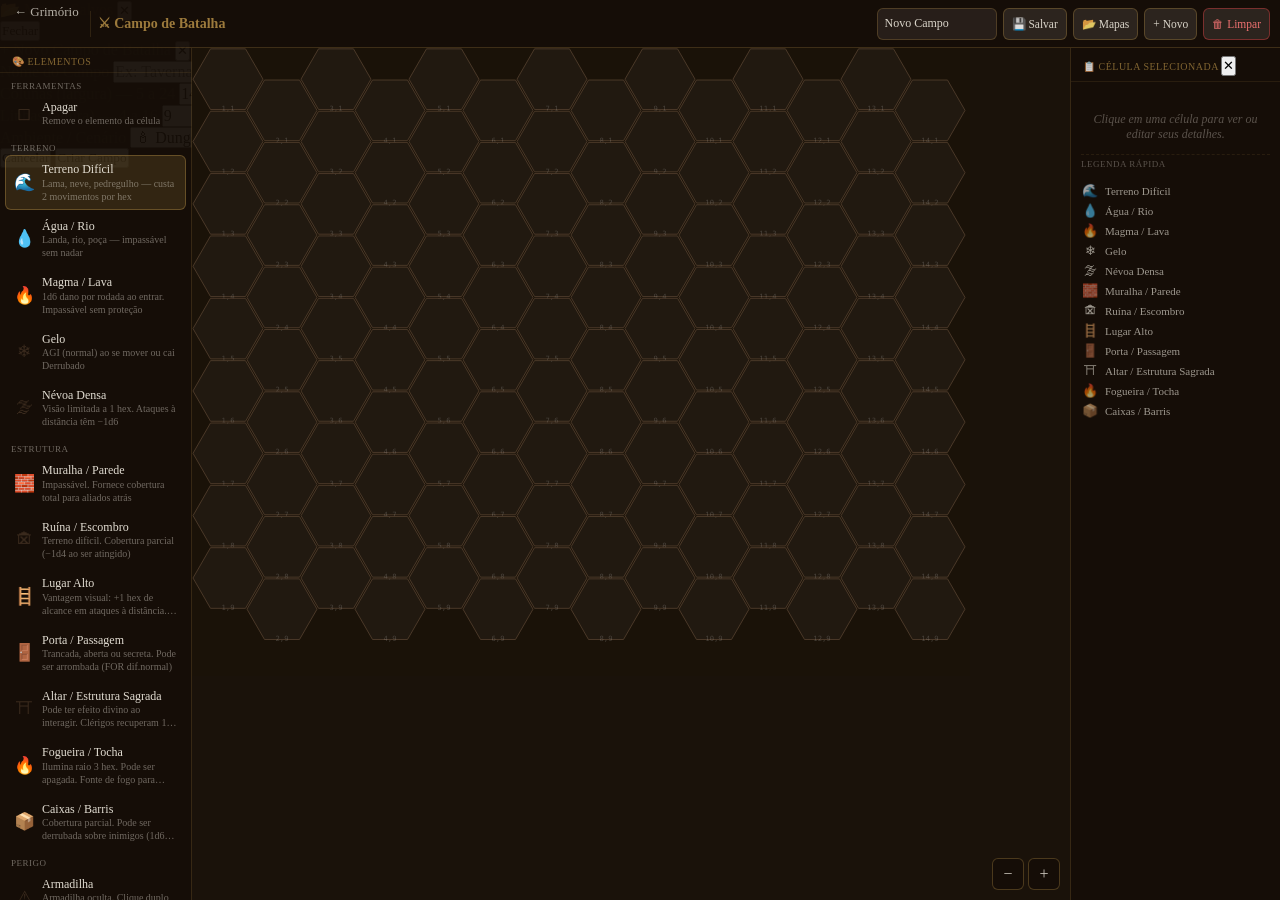
==== commit f233945f: "batt" ====
--- a/battle-map.html
+++ b/battle-map.html
@@ -10,103 +10,166 @@
     html,body{height:100%;overflow:hidden;background:#1a120a;font-family:var(--font-heading,'Georgia',serif)}
 
     /* ── Toolbar ─────────────────────────────────── */
-    .bm-toolbar{position:fixed;top:0;left:0;right:0;height:48px;z-index:100;display:flex;align-items:center;gap:8px;padding:0 12px;background:rgba(22,14,8,0.95);border-bottom:1px solid rgba(156,122,60,0.3)}
-    .bm-back{color:rgba(248,243,232,0.7);background:none;border:none;font-size:13px;cursor:pointer;font-family:inherit;min-height:40px;padding:0 4px;text-decoration:none}
+    /* ── Toolbar ─────────────────────────────────────────── */
+    .bm-toolbar{position:fixed;top:0;left:0;right:0;height:48px;z-index:200;display:flex;align-items:center;gap:6px;padding:0 10px;background:rgba(22,14,8,0.97);border-bottom:1px solid rgba(156,122,60,0.3);flex-wrap:nowrap;overflow-x:auto}
+    .bm-back{color:rgba(248,243,232,0.7);background:none;border:none;font-size:13px;cursor:pointer;font-family:inherit;min-height:40px;padding:0 4px;text-decoration:none;white-space:nowrap;flex-shrink:0}
     .bm-back:hover{color:var(--gold,#9c7a3c)}
-    .bm-title{font-size:15px;color:var(--gold,#9c7a3c);font-weight:700;flex:1}
-    .bm-btn{background:rgba(248,243,232,0.1);border:1px solid rgba(156,122,60,0.4);color:rgba(248,243,232,0.85);border-radius:6px;padding:0 10px;height:34px;font-size:12px;cursor:pointer;font-family:inherit;white-space:nowrap}
+    .bm-title{font-size:14px;color:var(--gold,#9c7a3c);font-weight:700;flex:1;white-space:nowrap;min-width:0;overflow:hidden;text-overflow:ellipsis}
+    .bm-btn{background:rgba(248,243,232,0.1);border:1px solid rgba(156,122,60,0.4);color:rgba(248,243,232,0.85);border-radius:6px;padding:0 8px;height:32px;font-size:11.5px;cursor:pointer;font-family:inherit;white-space:nowrap;flex-shrink:0}
     .bm-btn:active{background:rgba(156,122,60,0.3)}
     .bm-btn.danger{border-color:rgba(200,60,60,0.5);color:rgba(255,120,120,0.9)}
     .bm-btn.danger:active{background:rgba(200,60,60,0.25)}
-    .bm-map-name{background:rgba(248,243,232,0.08);border:1px solid rgba(156,122,60,0.35);color:rgba(248,243,232,0.85);border-radius:6px;padding:0 8px;height:34px;font-size:13px;font-family:inherit;min-width:100px;max-width:160px}
-    .bm-sep{width:1px;height:28px;background:rgba(156,122,60,0.2);margin:0 2px}
-
-    /* ── Layout ──────────────────────────────────── */
-    .bm-layout{position:fixed;inset:48px 0 0 0;display:flex;overflow:hidden}
-
-    /* ── Painel esquerdo — paleta ─────────────────── */
-    .bm-palette{width:200px;flex-shrink:0;background:rgba(22,14,8,0.92);border-right:1px solid rgba(156,122,60,0.25);display:flex;flex-direction:column;overflow:hidden}
-    .bm-palette-header{padding:10px 12px 6px;font-size:10px;text-transform:uppercase;letter-spacing:.5px;color:rgba(156,122,60,0.8);border-bottom:1px solid rgba(156,122,60,0.15)}
-    .bm-palette-scroll{flex:1;overflow-y:auto;padding:6px 6px 12px}
-    .palette-section{margin-bottom:8px}
-    .palette-section-title{font-size:9px;text-transform:uppercase;letter-spacing:.5px;color:rgba(248,243,232,0.4);padding:4px 6px 3px}
-    .palette-item{display:flex;align-items:center;gap:8px;padding:7px 8px;border-radius:6px;cursor:pointer;-webkit-tap-highlight-color:transparent;transition:background .1s;margin-bottom:2px;border:1.5px solid transparent}
+    .bm-map-name{background:rgba(248,243,232,0.08);border:1px solid rgba(156,122,60,0.35);color:rgba(248,243,232,0.85);border-radius:6px;padding:0 7px;height:32px;font-size:12px;font-family:inherit;width:120px;flex-shrink:0}
+    .bm-sep{width:1px;height:26px;background:rgba(156,122,60,0.2);margin:0 1px;flex-shrink:0}
+
+    /* ══ DESKTOP (> 768px) — 3 colunas ══════════════════════ */
+    .bm-layout{position:fixed;inset:48px 0 0 0;display:flex;flex-direction:row;overflow:hidden}
+
+    .bm-palette{width:192px;flex-shrink:0;background:rgba(22,14,8,0.95);border-right:1px solid rgba(156,122,60,0.25);display:flex;flex-direction:column;overflow:hidden}
+    .bm-palette-header{padding:8px 12px 5px;font-size:10px;text-transform:uppercase;letter-spacing:.5px;color:rgba(156,122,60,0.8);border-bottom:1px solid rgba(156,122,60,0.15);flex-shrink:0}
+    .bm-palette-scroll{flex:1;overflow-y:auto;padding:5px 5px 10px;-webkit-overflow-scrolling:touch}
+    .palette-section{margin-bottom:6px}
+    .palette-section-title{font-size:9px;text-transform:uppercase;letter-spacing:.5px;color:rgba(248,243,232,0.4);padding:3px 6px 2px}
+    .palette-item{display:flex;align-items:center;gap:7px;padding:6px 7px;border-radius:6px;cursor:pointer;-webkit-tap-highlight-color:transparent;transition:background .1s;margin-bottom:2px;border:1.5px solid transparent}
     .palette-item:hover{background:rgba(156,122,60,0.12)}
     .palette-item.active{background:rgba(156,122,60,0.22);border-color:rgba(156,122,60,0.5)}
-    .palette-item.active:hover{background:rgba(156,122,60,0.28)}
-    .pi-icon{font-size:18px;flex-shrink:0;width:24px;text-align:center}
+    .palette-item.eraser.active{background:rgba(200,60,60,0.18);border-color:rgba(200,60,60,0.45)}
+    .pi-icon{font-size:17px;flex-shrink:0;width:22px;text-align:center}
     .pi-text{flex:1;min-width:0}
     .pi-name{font-size:12px;color:rgba(248,243,232,0.9);line-height:1.2}
-    .pi-desc{font-size:10px;color:rgba(248,243,232,0.45);line-height:1.3;overflow:hidden;text-overflow:ellipsis;display:-webkit-box;-webkit-line-clamp:2;-webkit-box-orient:vertical}
-
-    /* Modo eraser */
-    .palette-item.eraser.active{background:rgba(200,60,60,0.18);border-color:rgba(200,60,60,0.45)}
-
-    /* ── Área central — canvas ────────────────────── */
-    .bm-canvas-area{flex:1;overflow:auto;position:relative;-webkit-overflow-scrolling:touch}
+    .pi-desc{font-size:10px;color:rgba(248,243,232,0.4);line-height:1.3;overflow:hidden;text-overflow:ellipsis;display:-webkit-box;-webkit-line-clamp:2;-webkit-box-orient:vertical}
+
+    .bm-canvas-area{flex:1;overflow:auto;position:relative;-webkit-overflow-scrolling:touch;min-width:0}
     #hex-canvas{display:block;cursor:crosshair;touch-action:none}
     #hex-canvas.erasing{cursor:cell}
 
-    /* ── Painel direito — detalhes ─────────────────── */
-    .bm-details{width:220px;flex-shrink:0;background:rgba(22,14,8,0.92);border-left:1px solid rgba(156,122,60,0.25);display:flex;flex-direction:column;overflow:hidden}
-    .bm-details-header{padding:10px 12px 6px;font-size:10px;text-transform:uppercase;letter-spacing:.5px;color:rgba(156,122,60,0.8);border-bottom:1px solid rgba(156,122,60,0.15)}
+    .bm-details{width:210px;flex-shrink:0;background:rgba(22,14,8,0.95);border-left:1px solid rgba(156,122,60,0.25);display:flex;flex-direction:column;overflow:hidden}
+    .bm-details-header{padding:8px 12px 5px;font-size:10px;text-transform:uppercase;letter-spacing:.5px;color:rgba(156,122,60,0.8);border-bottom:1px solid rgba(156,122,60,0.15);flex-shrink:0}
     .bm-details-body{flex:1;overflow-y:auto;padding:10px 10px 20px;display:flex;flex-direction:column;gap:8px}
     .det-empty{font-size:12px;color:rgba(248,243,232,0.3);text-align:center;margin-top:20px;font-style:italic}
     .det-cell-coord{font-size:11px;color:rgba(156,122,60,0.8);margin-bottom:2px}
     .det-field{display:flex;flex-direction:column;gap:3px}
     .det-label{font-size:9.5px;text-transform:uppercase;letter-spacing:.4px;color:rgba(156,122,60,0.7)}
     .det-input,.det-select,.det-textarea{background:rgba(248,243,232,0.08);border:1px solid rgba(156,122,60,0.3);color:rgba(248,243,232,0.9);border-radius:5px;padding:5px 8px;font-size:12px;font-family:inherit;width:100%}
-    .det-textarea{min-height:64px;resize:vertical;line-height:1.5}
+    .det-textarea{min-height:60px;resize:vertical;line-height:1.5}
     .det-input:focus,.det-select:focus,.det-textarea:focus{outline:none;border-color:rgba(156,122,60,0.6)}
     .det-select option{background:#1a120a;color:#f8f3e8}
     .det-btn-save{background:rgba(156,122,60,0.25);border:1px solid rgba(156,122,60,0.5);color:rgba(248,243,232,0.9);border-radius:6px;padding:7px;font-size:12px;font-family:inherit;cursor:pointer;width:100%}
     .det-btn-save:active{background:rgba(156,122,60,0.4)}
     .det-btn-clear{background:rgba(200,60,60,0.15);border:1px solid rgba(200,60,60,0.35);color:rgba(255,120,120,0.9);border-radius:6px;padding:6px;font-size:11px;font-family:inherit;cursor:pointer;width:100%}
     .det-section-title{font-size:9px;text-transform:uppercase;letter-spacing:.5px;color:rgba(248,243,232,0.3);padding:4px 0 2px;border-top:1px dashed rgba(156,122,60,0.15);margin-top:4px}
-
-    /* Legenda de ícones */
-    .det-legend{display:flex;flex-direction:column;gap:4px;padding:6px 0}
+    .det-legend{display:flex;flex-direction:column;gap:4px;padding:4px 0}
     .det-leg-item{display:flex;align-items:center;gap:6px;font-size:11px;color:rgba(248,243,232,0.6)}
-    .det-leg-icon{font-size:14px;width:20px;text-align:center}
-
-    /* ── Modal de mapas ───────────────────────────── */
-    .bm-modal-ov{position:fixed;inset:0;z-index:500;background:rgba(0,0,0,0.7);display:none;align-items:center;justify-content:center;padding:20px}
-    .bm-modal-ov.open{display:flex}
-    .bm-modal{background:#2a1a0e;border:1px solid rgba(156,122,60,0.4);border-radius:12px;width:100%;max-width:440px;max-height:80vh;display:flex;flex-direction:column;overflow:hidden}
-    .bm-modal-h{padding:14px 16px;border-bottom:1px solid rgba(156,122,60,0.2);display:flex;align-items:center;gap:10px}
-    .bm-modal-title{font-size:16px;color:var(--gold,#9c7a3c);flex:1;font-weight:700}
-    .bm-modal-close{background:none;border:1px solid rgba(156,122,60,0.3);border-radius:6px;color:rgba(248,243,232,0.6);font-size:16px;width:32px;height:32px;cursor:pointer}
-    .bm-modal-body{flex:1;overflow-y:auto;padding:14px 16px;display:flex;flex-direction:column;gap:10px}
-    .bm-modal-footer{padding:10px 16px;border-top:1px solid rgba(156,122,60,0.2);display:flex;gap:8px}
-    .bm-field{display:flex;flex-direction:column;gap:4px}
-    .bm-field label{font-size:10px;text-transform:uppercase;letter-spacing:.4px;color:rgba(156,122,60,0.8)}
-    .bm-input,.bm-select{background:rgba(248,243,232,0.08);border:1px solid rgba(156,122,60,0.3);color:rgba(248,243,232,0.9);border-radius:6px;padding:8px 10px;font-size:13px;font-family:inherit;width:100%}
-    .bm-input:focus,.bm-select:focus{outline:none;border-color:rgba(156,122,60,0.6)}
-    .bm-select option{background:#1a120a;color:#f8f3e8}
-    .bm-mbtn{flex:1;padding:10px;border-radius:7px;font-size:13px;font-family:inherit;cursor:pointer;border:none}
-    .bm-mbtn.primary{background:rgba(156,122,60,0.4);color:#f8f3e8;border:1px solid rgba(156,122,60,0.5)}
-    .bm-mbtn.primary:active{background:rgba(156,122,60,0.6)}
-    .bm-mbtn.secondary{background:rgba(248,243,232,0.08);color:rgba(248,243,232,0.7);border:1px solid rgba(156,122,60,0.25)}
-
-    /* Lista de mapas salvos */
-    .saved-map-item{display:flex;align-items:center;gap:8px;padding:8px 10px;background:rgba(248,243,232,0.05);border:1px solid rgba(156,122,60,0.2);border-radius:7px;cursor:pointer}
-    .saved-map-item:hover{background:rgba(248,243,232,0.1)}
-    .saved-map-name{font-size:13px;color:rgba(248,243,232,0.9);flex:1}
-    .saved-map-info{font-size:10px;color:rgba(248,243,232,0.4)}
-    .saved-map-del{background:none;border:none;color:rgba(255,80,80,0.6);font-size:16px;cursor:pointer;padding:0 4px;line-height:1}
-    .saved-map-del:hover{color:rgba(255,80,80,0.9)}
-
-    /* Zoom do canvas */
+    .det-leg-icon{font-size:13px;width:18px;text-align:center}
+
+    /* Zoom buttons */
     .canvas-zoom-row{position:absolute;bottom:10px;right:10px;display:flex;gap:4px;z-index:10}
     .cz-btn{background:rgba(22,14,8,0.85);border:1px solid rgba(156,122,60,0.4);color:rgba(248,243,232,0.8);border-radius:6px;width:32px;height:32px;font-size:16px;cursor:pointer;display:flex;align-items:center;justify-content:center}
     .cz-btn:active{background:rgba(156,122,60,0.3)}
 
-    /* Mobile: painel esquerdo vira drawer */
-    @media(max-width:640px){
-      .bm-palette{position:fixed;left:-200px;top:48px;bottom:0;z-index:50;transition:left .2s}
-      .bm-palette.open{left:0}
-      .bm-details{display:none}
-      .bm-title{font-size:13px}
+    /* ══ TABLET / LANDSCAPE MOBILE (481–768px ou landscape ≤ 900px) ══ */
+    @media (max-width: 768px) and (orientation: landscape) {
+      /* Horizontal: paleta fica em baixo como barra, detalhes some (sheet ao clicar) */
+      .bm-layout{ flex-direction: column; }
+
+      .bm-palette{
+        width: 100%; height: 90px; flex-shrink: 0;
+        border-right: none; border-top: 1px solid rgba(156,122,60,0.25);
+        flex-direction: row; order: 2;
+      }
+      .bm-palette-header{ display: none; }
+      .bm-palette-scroll{
+        display: flex; flex-direction: row; flex-wrap: nowrap;
+        overflow-x: auto; overflow-y: hidden;
+        padding: 6px 8px; gap: 5px; align-items: center;
+        -webkit-overflow-scrolling: touch;
+      }
+      .palette-section{ display: contents; }
+      .palette-section-title{ display: none; }
+      .palette-item{
+        flex-direction: column; gap: 2px; padding: 5px 6px;
+        min-width: 56px; height: 76px; justify-content: center;
+        border-radius: 8px; flex-shrink: 0;
+      }
+      .pi-icon{ font-size: 20px; width: auto; }
+      .pi-name{ font-size: 10px; text-align: center; line-height: 1.2; }
+      .pi-desc{ display: none; }
+
+      .bm-canvas-area{ flex: 1; order: 1; min-height: 0; }
+      .bm-details{ display: none; } /* substituído pelo sheet móvel */
+    }
+
+    /* ══ PORTRAIT MOBILE (≤ 640px vertical) ══════════════════ */
+    @media (max-width: 640px) and (orientation: portrait) {
+      .bm-layout{ flex-direction: column; }
+
+      /* Canvas ocupa o centro */
+      .bm-canvas-area{ flex: 1; order: 1; min-height: 0; }
+
+      /* Paleta em baixo — tabs horizontais roláveis */
+      .bm-palette{
+        width: 100%; height: 96px; flex-shrink: 0;
+        border-right: none; border-top: 1px solid rgba(156,122,60,0.3);
+        flex-direction: row; order: 2;
+        background: rgba(14,8,4,0.97);
+      }
+      .bm-palette-header{ display: none; }
+      .bm-palette-scroll{
+        display: flex; flex-direction: row; flex-wrap: nowrap;
+        overflow-x: auto; overflow-y: hidden;
+        padding: 8px 8px 8px; gap: 6px; align-items: center;
+        -webkit-overflow-scrolling: touch;
+        scroll-snap-type: x mandatory;
+      }
+      .palette-section{ display: contents; }
+      .palette-section-title{ display: none; }
+      .palette-item{
+        flex-direction: column; gap: 3px;
+        padding: 6px 8px; min-width: 60px; height: 78px;
+        justify-content: center; align-items: center;
+        border-radius: 8px; flex-shrink: 0;
+        scroll-snap-align: start;
+      }
+      .pi-icon{ font-size: 22px; width: auto; }
+      .pi-name{ font-size: 10px; text-align: center; line-height: 1.25; white-space: normal; }
+      .pi-desc{ display: none; }
+
+      /* Painel de detalhes — sheet que sobe da base ao selecionar */
+      .bm-details{
+        display: flex; position: fixed; left: 0; right: 0; bottom: 96px;
+        height: 0; max-height: 55vh; z-index: 150;
+        border-left: none; border-top: 2px solid rgba(156,122,60,0.4);
+        border-radius: 12px 12px 0 0; width: 100%;
+        transition: height 0.25s ease; overflow: hidden;
+        background: rgba(14,8,4,0.97);
+      }
+      .bm-details.open{ height: 55vh; }
+      .bm-details-header{
+        padding: 10px 14px 7px; font-size: 11px;
+        display: flex; align-items: center; justify-content: space-between;
+      }
+      .bm-details-header::before{
+        content:""; display:block; width:40px; height:4px;
+        background:rgba(156,122,60,0.4); border-radius:2px;
+        position:absolute; top:6px; left:50%; transform:translateX(-50%);
+      }
+      /* botão para fechar o sheet */
+      #btn-close-sheet{
+        background:none; border:none; color:rgba(248,243,232,0.5);
+        font-size:18px; cursor:pointer; padding:0 4px; line-height:1;
+      }
+
+      /* Toolbar menor */
+      .bm-title{ font-size:12px; }
+      .bm-map-name{ width: 90px; }
+    }
+
+    /* ══ PORTRAIT MUITO PEQUENO (≤ 400px) ═══════════════════ */
+    @media (max-width: 400px) and (orientation: portrait) {
+      .bm-palette{ height: 88px; }
+      .palette-item{ min-width: 54px; height: 72px; padding: 5px 6px; }
+      .pi-icon{ font-size: 20px; }
+      .pi-name{ font-size: 9.5px; }
     }
   </style>
 </head>
@@ -122,8 +185,6 @@
   <button class="bm-btn" id="btn-open-maps">📂 Mapas</button>
   <button class="bm-btn" id="btn-new-map">+ Novo</button>
   <button class="bm-btn danger" id="btn-clear-map">🗑 Limpar</button>
-  <!-- Mobile toggle da paleta -->
-  <button class="bm-btn" id="btn-palette-toggle" style="display:none">🎨</button>
 </header>
 
 <!-- Layout -->
@@ -148,7 +209,10 @@
 
   <!-- Painel de detalhes -->
   <aside class="bm-details" id="bm-details">
-    <div class="bm-details-header">📋 Célula Selecionada</div>
+    <div class="bm-details-header">
+      📋 Célula Selecionada
+      <button id="btn-close-sheet" title="Fechar">✕</button>
+    </div>
     <div class="bm-details-body" id="details-body">
       <p class="det-empty">Clique em uma célula para ver ou editar seus detalhes.</p>
       <div class="det-section-title">Legenda rápida</div>
@@ -625,9 +689,13 @@
   document.getElementById("det-clear")?.addEventListener("click", () => {
     delete state.cells[`${selectedCell.c},${selectedCell.r}`];
     selectedCell = null;
+    closeSheet();
     renderDetails();
     drawMap();
   });
+
+  // Abre o sheet no portrait mobile
+  openSheet();
 }
 
 /* ══════════════════════════════════════════════════════════
@@ -636,16 +704,23 @@
 let painting = false;
 let lastPainted = null;
 
-function applyToCell(c, r) {
+function applyToCell(c, r, selectAfter = false) {
   const key = `${c},${r}`;
   if (selectedElement.id === "empty") {
     delete state.cells[key];
+    if (selectedCell && selectedCell.c === c && selectedCell.r === r) {
+      selectedCell = null;
+      closeSheet();
+      renderDetails();
+    }
   } else {
     if (!state.cells[key] || state.cells[key].id !== selectedElement.id) {
       state.cells[key] = { id: selectedElement.id, label: "", notes: "" };
     }
-    selectedCell = { c, r };
-    renderDetails();
+    if (selectAfter) {
+      selectedCell = { c, r };
+      renderDetails(); // abre sheet via openSheet() dentro de renderDetails
+    }
   }
   drawMap();
 }
@@ -671,7 +746,7 @@
   if (!hex) return;
   painting = true;
   lastPainted = `${hex.c},${hex.r}`;
-  applyToCell(hex.c, hex.r);
+  applyToCell(hex.c, hex.r, false); // pintura sem abrir sheet
 });
 canvas.addEventListener("mousemove", e => {
   if (!painting) return;
@@ -681,37 +756,55 @@
   const key = `${hex.c},${hex.r}`;
   if (key === lastPainted) return;
   lastPainted = key;
-  applyToCell(hex.c, hex.r);
+  applyToCell(hex.c, hex.r, false);
 });
 window.addEventListener("mouseup", () => { painting = false; });
 
-// Clique simples para selecionar célula (sem pintar)
+// Clique simples para selecionar célula e abrir detalhes
 canvas.addEventListener("click", e => {
   const { cx, cy } = getCanvasPoint(e);
   const hex = pixelToHex(cx, cy, state.cols, state.rows, hexSize);
   if (!hex) return;
+  if (selectedElement.id === "empty") {
+    // ao apagar, só apaga sem selecionar
+    return;
+  }
   selectedCell = { c: hex.c, r: hex.r };
   renderDetails();
   drawMap();
 });
 
-// Touch
+// Touch — tap curto seleciona, arrastar pinta
 let touchPainting = false;
+let touchMoved = false;
 canvas.addEventListener("touchstart", e => {
   e.preventDefault();
-  touchPainting = true;
+  touchPainting = true; touchMoved = false;
   const { cx, cy } = getCanvasPoint(e);
   const hex = pixelToHex(cx, cy, state.cols, state.rows, hexSize);
-  if (hex) applyToCell(hex.c, hex.r);
+  if (hex) applyToCell(hex.c, hex.r, false);
 }, { passive: false });
 canvas.addEventListener("touchmove", e => {
   e.preventDefault();
+  touchMoved = true;
   if (!touchPainting) return;
   const { cx, cy } = getCanvasPoint(e);
   const hex = pixelToHex(cx, cy, state.cols, state.rows, hexSize);
-  if (hex) applyToCell(hex.c, hex.r);
+  if (hex) applyToCell(hex.c, hex.r, false);
 }, { passive: false });
-canvas.addEventListener("touchend", () => { touchPainting = false; });
+canvas.addEventListener("touchend", e => {
+  touchPainting = false;
+  // tap curto (sem arrastar) → seleciona e abre sheet
+  if (!touchMoved) {
+    const { cx, cy } = getCanvasPoint({ clientX: e.changedTouches[0].clientX, clientY: e.changedTouches[0].clientY });
+    const hex = pixelToHex(cx, cy, state.cols, state.rows, hexSize);
+    if (hex) {
+      selectedCell = { c: hex.c, r: hex.r };
+      renderDetails();
+      drawMap();
+    }
+  }
+});
 
 /* ══════════════════════════════════════════════════════════
    ZOOM DO CANVAS
@@ -830,13 +923,18 @@
   el._t = setTimeout(() => { el.style.opacity = "0"; }, 1800);
 }
 
-/* Mobile toggle paleta */
-const paletteEl = document.getElementById("bm-palette");
-const toggleBtn = document.getElementById("btn-palette-toggle");
-if (window.innerWidth <= 640) {
-  toggleBtn.style.display = "";
-  toggleBtn.onclick = () => paletteEl.classList.toggle("open");
-}
+/* ══════════════════════════════════════════════════════════
+   PAINEL DE DETALHES + SHEET MOBILE
+   ══════════════════════════════════════════════════════════ */
+const detailsPanel = document.getElementById("bm-details");
+const closeSheetBtn = document.getElementById("btn-close-sheet");
+
+function isPortraitMobile() {
+  return window.innerWidth <= 640 && window.innerHeight > window.innerWidth;
+}
+function openSheet()  { if (isPortraitMobile()) detailsPanel.classList.add("open"); }
+function closeSheet() { detailsPanel.classList.remove("open"); selectedCell = null; drawMap(); }
+closeSheetBtn?.addEventListener("click", closeSheet);
 
 /* ══════════════════════════════════════════════════════════
    INIT
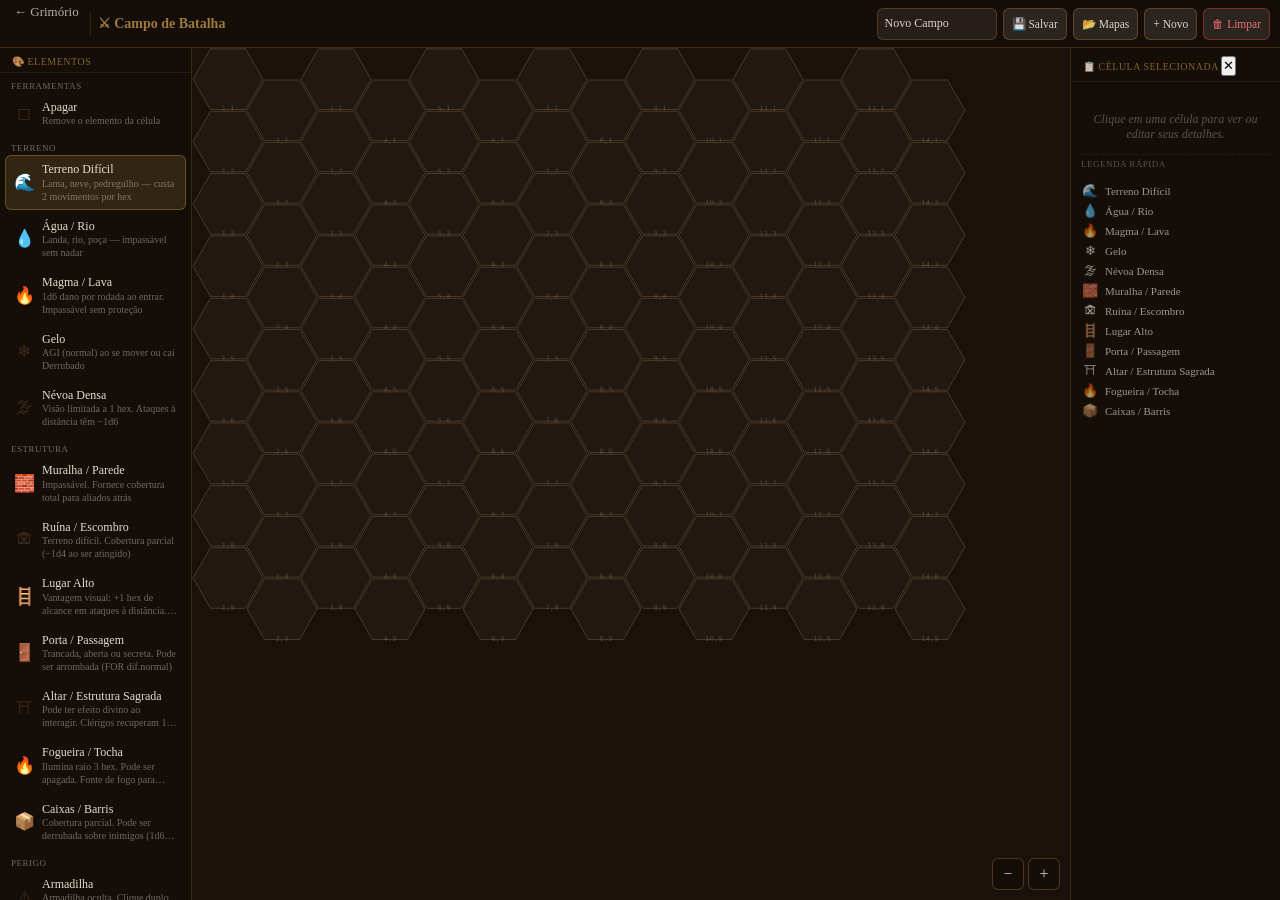
==== commit 3c40ef1d: "Add files via upload" ====
--- a/battle-map.html
+++ b/battle-map.html
@@ -171,6 +171,32 @@
       .pi-icon{ font-size: 20px; }
       .pi-name{ font-size: 9.5px; }
     }
+
+    /* ══ MODAIS ══════════════════════════════════════════════ */
+    .bm-modal-ov{position:fixed;inset:0;z-index:500;background:rgba(0,0,0,0.75);display:none;align-items:center;justify-content:center;padding:16px}
+    .bm-modal-ov.open{display:flex}
+    .bm-modal{background:#2a1a0e;border:1px solid rgba(156,122,60,0.45);border-radius:12px;width:100%;max-width:440px;max-height:85vh;display:flex;flex-direction:column;overflow:hidden}
+    .bm-modal-h{padding:14px 16px;border-bottom:1px solid rgba(156,122,60,0.2);display:flex;align-items:center;gap:10px;flex-shrink:0}
+    .bm-modal-title{font-size:15px;color:var(--gold,#9c7a3c);flex:1;font-weight:700}
+    .bm-modal-close{background:none;border:1px solid rgba(156,122,60,0.3);border-radius:6px;color:rgba(248,243,232,0.6);font-size:16px;width:32px;height:32px;cursor:pointer;display:flex;align-items:center;justify-content:center}
+    .bm-modal-body{flex:1;overflow-y:auto;padding:14px 16px;display:flex;flex-direction:column;gap:10px}
+    .bm-modal-footer{padding:10px 16px;border-top:1px solid rgba(156,122,60,0.2);display:flex;gap:8px;flex-shrink:0}
+    .bm-field{display:flex;flex-direction:column;gap:4px}
+    .bm-field label{font-size:10px;text-transform:uppercase;letter-spacing:.4px;color:rgba(156,122,60,0.8)}
+    .bm-input,.bm-select{background:rgba(248,243,232,0.08);border:1px solid rgba(156,122,60,0.3);color:rgba(248,243,232,0.9);border-radius:6px;padding:8px 10px;font-size:13px;font-family:inherit;width:100%}
+    .bm-input:focus,.bm-select:focus{outline:none;border-color:rgba(156,122,60,0.6)}
+    .bm-select option{background:#1a120a;color:#f8f3e8}
+    .bm-mbtn{flex:1;padding:10px;border-radius:7px;font-size:13px;font-family:inherit;cursor:pointer;border:none;min-height:42px}
+    .bm-mbtn.primary{background:rgba(156,122,60,0.4);color:#f8f3e8;border:1px solid rgba(156,122,60,0.5)}
+    .bm-mbtn.primary:active{background:rgba(156,122,60,0.65)}
+    .bm-mbtn.secondary{background:rgba(248,243,232,0.08);color:rgba(248,243,232,0.7);border:1px solid rgba(156,122,60,0.25)}
+    .bm-mbtn.secondary:active{background:rgba(248,243,232,0.15)}
+    .saved-map-item{display:flex;align-items:center;gap:8px;padding:9px 10px;background:rgba(248,243,232,0.05);border:1px solid rgba(156,122,60,0.2);border-radius:7px;cursor:pointer;margin-bottom:4px}
+    .saved-map-item:hover,.saved-map-item:active{background:rgba(248,243,232,0.1)}
+    .saved-map-name{font-size:13px;color:rgba(248,243,232,0.9);flex:1}
+    .saved-map-info{font-size:10px;color:rgba(248,243,232,0.4);margin-top:2px}
+    .saved-map-del{background:none;border:none;color:rgba(255,80,80,0.6);font-size:18px;cursor:pointer;padding:4px 6px;line-height:1;flex-shrink:0}
+    .saved-map-del:hover,.saved-map-del:active{color:rgba(255,80,80,1)}
   </style>
 </head>
 <body>
